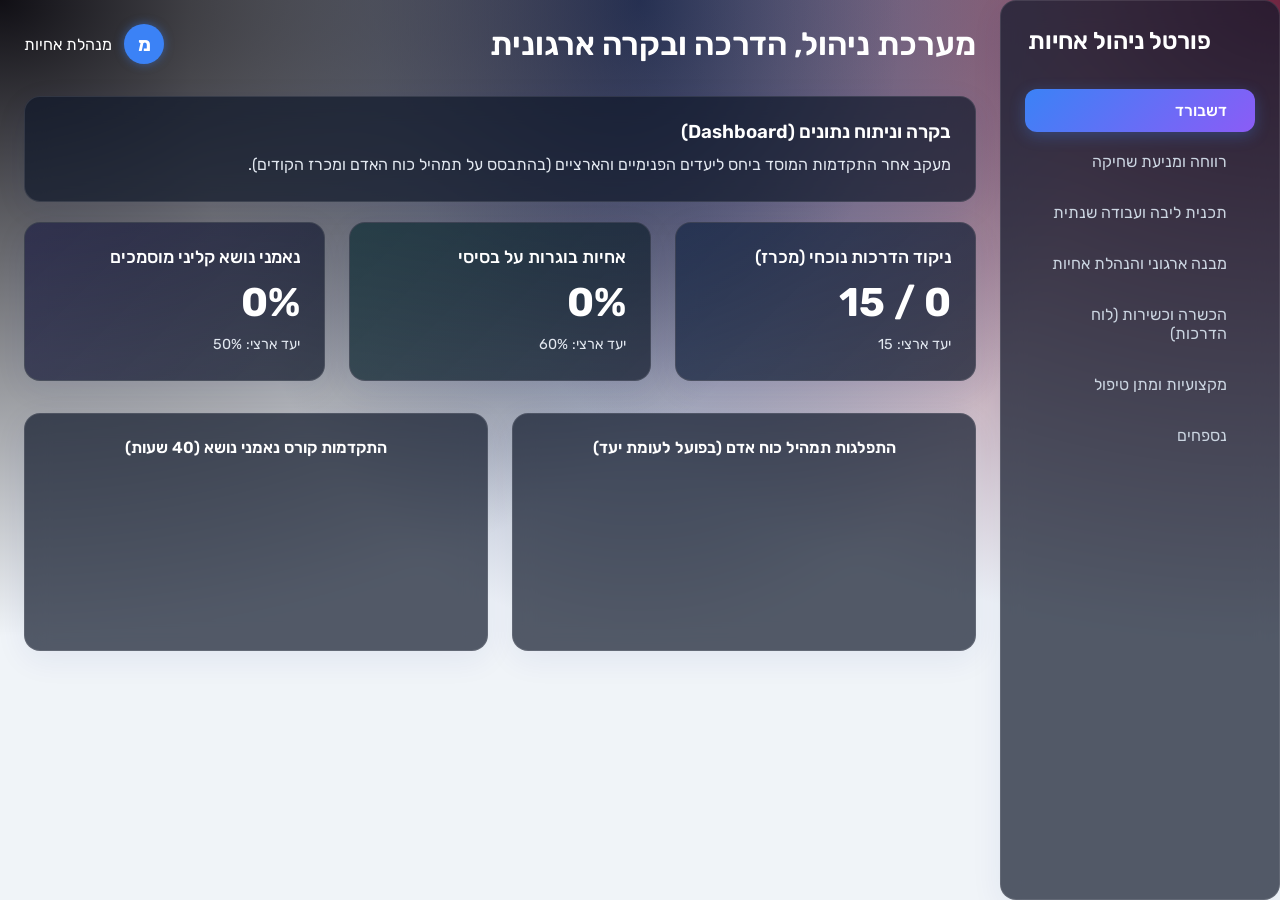
==== app/index.html @ 53446db2 "feat: complete massive clinical tables in appendix 7" ====
﻿<!DOCTYPE html>
<html lang="he" dir="rtl">
<head>
    <meta charset="UTF-8">
    <meta name="viewport" content="width=device-width, initial-scale=1.0">
    <title>פורטל ניהול אחיות - גריאטריה ואחיות</title>
    
    <link rel="stylesheet" href="style.css">
    <link href="https://fonts.googleapis.com/css2?family=Rubik:wght@300;400;500;600;700&display=swap" rel="stylesheet">
    <script src="https://unpkg.com/lucide@latest"></script>
    <script src="https://cdn.jsdelivr.net/npm/fullcalendar@6.1.11/index.global.min.js"></script>
    <!-- Chart.js for Dashboard -->
    <script src="https://cdn.jsdelivr.net/npm/chart.js"></script>

<style>
.form-print-area { font-weight: 500; color: #000; }
.form-print-area input { font-weight: 600; color: #000; }
</style>
</head>
<body>
    <div class="app-container">
        <!-- Sidebar Navigation -->
        <aside class="sidebar glass">
            <div class="logo">
                <i data-lucide="hospital" class="icon-lg"></i>
                <h2>פורטל ניהול אחיות</h2>
            </div>
            <nav>
                <a href="#" class="nav-item active" data-tab="dashboard">
                    <i data-lucide="layout-dashboard"></i>
                    <span>דשבורד</span>
                </a>
                <a href="#" class="nav-item" data-tab="wellbeing">
                    <i data-lucide="heart-handshake"></i>
                    <span>רווחה ומניעת שחיקה</span>
                </a>
                <a href="#" class="nav-item" data-tab="core-plan">
                    <i data-lucide="target"></i>
                    <span>תכנית ליבה ועבודה שנתית</span>
                </a>
                <a href="#" class="nav-item" data-tab="org-structure">
                    <i data-lucide="network"></i>
                    <span>מבנה ארגוני והנהלת אחיות</span>
                </a>
                <a href="#" class="nav-item" data-tab="training-calendar">
                    <i data-lucide="calendar-check"></i>
                    <span>הכשרה וכשירות (לוח הדרכות)</span>
                </a>
                <a href="#" class="nav-item" data-tab="professionalism">
                    <i data-lucide="stethoscope"></i>
                    <span>מקצועיות ומתן טיפול</span>
                </a>

                <a href="#" class="nav-item" data-tab="appendices">
                    <i data-lucide="paperclip"></i>
                    <span>נספחים</span>
                </a>
            </nav>
        </aside>

        <!-- Main Content -->
        <main class="main-content">
            <header class="top-header">
                <h1>מערכת ניהול, הדרכה ובקרה ארגונית</h1>
                <div class="user-profile">
                    <div class="avatar">מ</div>
                    <span>מנהלת אחיות</span>
                </div>
            </header>

            <div class="content-wrapper">
                
                <!-- 0. Dashboard Tab -->
                <section id="dashboard" class="tab-content active">
                    <div class="card glass" style="margin-bottom: 20px;">
                        <h3>בקרה וניתוח נתונים (Dashboard)</h3>
                        <p>מעקב אחר התקדמות המוסד ביחס ליעדים הפנימיים והארציים (בהתבסס על תמהיל כוח האדם ומכרז הקודים).</p>
                    </div>

                    <div class="stats-grid">
                        <div class="stat-card glass primary-grad">
                            <h3>ניקוד הדרכות נוכחי (מכרז)</h3>
                            <div class="value">0 / 15</div>
                            <p class="subtitle">יעד ארצי: 15</p>
                        </div>
                        <div class="stat-card glass secondary-grad">
                            <h3>אחיות בוגרות על בסיסי</h3>
                            <div class="value">0%</div>
                            <p class="subtitle">יעד ארצי: 60%</p>
                        </div>
                        <div class="stat-card glass accent-grad">
                            <h3>נאמני נושא קליני מוסמכים</h3>
                            <div class="value">0%</div>
                            <p class="subtitle">יעד ארצי: 50%</p>
                        </div>
                    </div>

                    <div class="charts-grid" style="display: grid; grid-template-columns: 1fr 1fr; gap: 24px; margin-top: 24px;">
                        <div class="card glass">
                            <h4 style="margin-bottom: 15px; text-align: center;">התפלגות תמהיל כוח אדם (בפועל לעומת יעד)</h4>
                            <canvas id="staffMixChart"></canvas>
                        </div>
                        <div class="card glass">
                            <h4 style="margin-bottom: 15px; text-align: center;">התקדמות קורס נאמני נושא (40 שעות)</h4>
                            <canvas id="trainingProgressChart"></canvas>
                        </div>
                    </div>
                </section>

                <section id="wellbeing" class="tab-content">
                    <div class="card glass">
                        <div style="text-align: center; margin-bottom: 50px;">
                            <h2 style="color: var(--primary-light); font-size: 2.2rem; font-weight: 700; margin-bottom: 5px;">פיתוח חוסן ומניעת שחיקה</h2>
                            <h3 style="color: #38bdf8; font-weight: 400; font-size: 1.4rem;">מודל WELL BEING של מנהל האחיות</h3>
                        </div>
                        
                        <div style="text-align: center; margin-bottom: 20px;">
                            <img src="wellbeing-model.png" alt="מודל WELL BEING" style="max-width: 100%; max-height: 500px; border-radius: 12px; margin: 0 auto; display: block; box-shadow: 0 10px 25px rgba(0,0,0,0.3);">
                        </div>
                        
                        

                        <div class="wellbeing-gallery" style="margin-top: 40px; border-top: 1px solid rgba(255,255,255,0.1); padding-top: 30px;">
                            <h3 style="color: #10b981; margin-bottom: 20px; display: flex; align-items: center; gap: 10px;">
                                <i data-lucide="camera"></i> תמונות ומסמכים של עשייה בנידון
                            </h3>
                            
                            <div style="display: flex; gap: 15px; margin-bottom: 20px;">
                                <button class="btn btn-primary" onclick="document.getElementById('wb-gallery-upload').click()">
                                    <i data-lucide="plus" style="width: 18px; height: 18px; margin-left: 8px;"></i> הוסף תמונות / מסמכים
                                </button>
                                <input type="file" id="wb-gallery-upload" multiple accept="image/*,.pdf,.doc,.docx" style="display:none;" onchange="addToWBGallery(this)">
                            </div>

                            <div id="wb-gallery-grid" style="display: grid; grid-template-columns: repeat(auto-fill, minmax(200px, 1fr)); gap: 20px;">
                                <!-- uploaded images/docs will appear here -->
                            </div>
                        </div>
                    </div>
                </section>

                <!-- 1. Core Plan Tab -->
                <section id="core-plan" class="tab-content">
                    <div class="card glass">
                        <h3>תכנית ליבה ותוכנית עבודה שנתית</h3>
                        <p>כאן תוצג אסטרטגיית הניהול של האחיות בארגון ויעדי הליבה לשנה הקרובה, מותאם לחזון הארגוני ויעדי משרד הבריאות.</p>
                        
                        <div style="margin-top:20px; padding:20px; background:rgba(255,255,255,0.05); border-radius:8px;">
                            <h4 style="color: #38bdf8; margin-bottom: 15px;">סימוכין ומקורות מידע</h4>
                            <ul style="list-style: none; padding: 0; display: flex; flex-direction: column; gap: 10px;">
                                <li><a href="https://www.gov.il/he/pages/hp-geriatric-regulations-nursing-mental-health-wards" target="_blank" style="color: #cbd5e1; text-decoration: none; display: flex; align-items: center; gap: 8px; transition: color 0.2s;" onmouseover="this.style.color='#fff'" onmouseout="this.style.color='#cbd5e1'"><i data-lucide="link" style="width: 16px; color: #38bdf8;"></i> תקנות מוסדות גריאטריים ומחלקות בריאות הנפש</a></li>
                                <li><a href="https://www.gov.il/he/pages/m61-2024" target="_blank" style="color: #cbd5e1; text-decoration: none; display: flex; align-items: center; gap: 8px; transition: color 0.2s;" onmouseover="this.style.color='#fff'" onmouseout="this.style.color='#cbd5e1'"><i data-lucide="link" style="width: 16px; color: #38bdf8;"></i> חוזר מנהל הרפואה 61/2024</a></li>
                                <li><a href="https://www.gov.il/he/pages/tender-offer-2024" target="_blank" style="color: #cbd5e1; text-decoration: none; display: flex; align-items: center; gap: 8px; transition: color 0.2s;" onmouseover="this.style.color='#fff'" onmouseout="this.style.color='#cbd5e1'"><i data-lucide="link" style="width: 16px; color: #38bdf8;"></i> קול קורא / מכרזים 2024 (מכרז הקודים)</a></li>
                                <li><a href="https://www.gov.il/he/departments/dynamiccollectors/inspections-tool?skip=0&inspections_units=3" target="_blank" style="color: #cbd5e1; text-decoration: none; display: flex; align-items: center; gap: 8px; transition: color 0.2s;" onmouseover="this.style.color='#fff'" onmouseout="this.style.color='#cbd5e1'"><i data-lucide="link" style="width: 16px; color: #38bdf8;"></i> כלי בקרה במוסדות רפואיים</a></li>
                                <li><a href="https://www1.health.gov.il/nursing/work/toolkits/work-plan/" target="_blank" style="color: #cbd5e1; text-decoration: none; display: flex; align-items: center; gap: 8px; transition: color 0.2s;" onmouseover="this.style.color='#fff'" onmouseout="this.style.color='#cbd5e1'"><i data-lucide="link" style="width: 16px; color: #38bdf8;"></i> ארגז כלים - בניית תוכנית עבודה (מינהל הסיעוד)</a></li>
                                <li><a href="https://www.gov.il/BlobFolder/policy/nd120-2017/he/files_circulars_nd_ND120_2017.pdf" target="_blank" style="color: #cbd5e1; text-decoration: none; display: flex; align-items: center; gap: 8px; transition: color 0.2s;" onmouseover="this.style.color='#fff'" onmouseout="this.style.color='#cbd5e1'"><i data-lucide="link" style="width: 16px; color: #38bdf8;"></i> חוזר מינהל הסיעוד 120/2017</a></li>
                                <li><a href="https://www.gov.il/BlobFolder/policy/nd163-2020/he/files_circulars_nd_ND163_2020.pdf" target="_blank" style="color: #cbd5e1; text-decoration: none; display: flex; align-items: center; gap: 8px; transition: color 0.2s;" onmouseover="this.style.color='#fff'" onmouseout="this.style.color='#cbd5e1'"><i data-lucide="link" style="width: 16px; color: #38bdf8;"></i> חוזר מינהל הסיעוד 163/2020</a></li>
                            </ul>
                        </div>

                        <h4 style="color: #38bdf8; margin-top: 40px; border-bottom: 1px solid rgba(255,255,255,0.1); padding-bottom: 10px;">תוכניות עבודה קליניות</h4>
                        <div style="display: grid; grid-template-columns: repeat(auto-fill, minmax(200px, 1fr)); gap: 15px; margin-top: 20px;">
                            <button class="btn btn-outline" style="justify-content: center; border-color: rgba(56,189,248,0.3);" onclick="openWorkPlan('פצעים')"><i data-lucide="file-text" style="width: 16px; margin-left: 8px;"></i> פצעים</button>
                            <button class="btn btn-outline" style="justify-content: center; border-color: rgba(56,189,248,0.3);" onclick="openWorkPlan('כאב')"><i data-lucide="file-text" style="width: 16px; margin-left: 8px;"></i> כאב</button>
                            <button class="btn btn-outline" style="justify-content: center; border-color: rgba(56,189,248,0.3);" onclick="openWorkPlan('הזנה והאכלה')"><i data-lucide="file-text" style="width: 16px; margin-left: 8px;"></i> הזנה והאכלה</button>
                            <button class="btn btn-outline" style="justify-content: center; border-color: rgba(56,189,248,0.3);" onclick="openWorkPlan('דמנציה')"><i data-lucide="file-text" style="width: 16px; margin-left: 8px;"></i> דמנציה</button>
                            <button class="btn btn-outline" style="justify-content: center; border-color: rgba(56,189,248,0.3);" onclick="openWorkPlan('טיפול תומך/פליאטיבי')"><i data-lucide="file-text" style="width: 16px; margin-left: 8px;"></i> טיפול תומך/פליאטיבי</button>
                            <button class="btn btn-outline" style="justify-content: center; border-color: rgba(56,189,248,0.3);" onclick="openWorkPlan('מניעת זיהומים')"><i data-lucide="file-text" style="width: 16px; margin-left: 8px;"></i> מניעת זיהומים</button>
                            <button class="btn btn-outline" style="justify-content: center; border-color: rgba(56,189,248,0.3);" onclick="openWorkPlan('בטיחות הטיפול וניהול סיכונים')"><i data-lucide="file-text" style="width: 16px; margin-left: 8px;"></i> בטיחות הטיפול וניהול סיכונים</button>
                            <button class="btn btn-outline" style="justify-content: center; border-color: rgba(56,189,248,0.3);" onclick="openWorkPlan('התעמרות וחוק זכויות המטופל')"><i data-lucide="file-text" style="width: 16px; margin-left: 8px;"></i> התעמרות וחוק זכויות המטופל</button>
                            <button class="btn btn-outline" style="justify-content: center; border-color: rgba(56,189,248,0.3);" onclick="openWorkPlan('סוכרת')"><i data-lucide="file-text" style="width: 16px; margin-left: 8px;"></i> סוכרת</button>
                            <button class="btn btn-outline" style="justify-content: center; border-color: rgba(56,189,248,0.3);" onclick="openWorkPlan('אי ספיקת לב')"><i data-lucide="file-text" style="width: 16px; margin-left: 8px;"></i> אי ספיקת לב</button>
                            <button class="btn btn-outline" style="justify-content: center; border-color: rgba(56,189,248,0.3);" onclick="openWorkPlan('טראומה')"><i data-lucide="file-text" style="width: 16px; margin-left: 8px;"></i> טראומה</button>
                            <button class="btn btn-outline" style="justify-content: center; border-color: rgba(56,189,248,0.3);" onclick="openWorkPlan('גריאטריה')"><i data-lucide="file-text" style="width: 16px; margin-left: 8px;"></i> גריאטריה</button>
                            <button class="btn btn-outline" style="justify-content: center; border-color: rgba(56,189,248,0.3);" onclick="openWorkPlan('חרום')"><i data-lucide="file-text" style="width: 16px; margin-left: 8px;"></i> חרום</button>
                            <button class="btn btn-outline" style="justify-content: center; border-color: rgba(56,189,248,0.3);" onclick="openWorkPlan('טיפול תרופתי')"><i data-lucide="file-text" style="width: 16px; margin-left: 8px;"></i> טיפול תרופתי</button>
                            <button class="btn btn-outline" style="justify-content: center; border-color: rgba(56,189,248,0.3);" onclick="openWorkPlan('החייאה')"><i data-lucide="file-text" style="width: 16px; margin-left: 8px;"></i> החייאה</button>
                            <button class="btn btn-outline" style="justify-content: center; border-color: rgba(56,189,248,0.3);" onclick="openWorkPlan('חווית המטופל')"><i data-lucide="file-text" style="width: 16px; margin-left: 8px;"></i> חווית המטופל</button>
                            <button class="btn btn-outline" style="justify-content: center; border-color: rgba(56,189,248,0.3);" onclick="openWorkPlan('בריאות העובד ומערך החיסונים')"><i data-lucide="file-text" style="width: 16px; margin-left: 8px;"></i> בריאות העובד ומערך החיסונים</button>
                        </div>
                    </div>
                </section>

                <!-- 2. Org Structure Tab -->
                <section id="org-structure" class="tab-content">
                    <div class="card glass" style="margin-bottom: 20px; overflow-x: auto;">
                        <div style="display: flex; justify-content: space-between; align-items: center; margin-bottom: 15px;">
                            <h3 style="margin: 0;">תרשים מבנה ארגוני</h3>
                            <button class="btn btn-sm btn-primary" onclick="resetOrgChart()" style="background: rgba(239, 68, 68, 0.2); border-color: rgba(239, 68, 68, 0.4); color: #ef4444;"><i data-lucide="refresh-cw" style="width: 14px; height: 14px;"></i> איפוס מבנה</button>
                        </div>
                        <p style="margin-bottom:20px; font-size: 0.9rem; color:#cbd5e1;">לחץ על התפקיד או השם בתוך הקובייה לעריכה. השתמש בכפתור ה- <strong>+</strong> להוספת מחלקות / עובדים כפופים.</p>
                        <div class="org-tree" id="org-chart-root">
                            <!-- Rendered via JS -->
                        </div>
                    </div>

                        <div class="card glass" style="margin-bottom: 20px;">
                        <h3>פיתוח עתודה ניהולית ומנהיגות</h3>
                        <p>ניהול ומעקב אחר פיתוח המנהיגות בקרב צוות האחיות, ריכוז אחריות משמרת ואחיות בכירות.</p>
                    </div>


                    <div class="card glass" style="margin-bottom: 20px;">
                        <div style="display: flex; justify-content: space-between; align-items: center; margin-bottom: 15px; flex-wrap: wrap; gap: 10px;">
                            <h3 style="margin: 0;">תמהיל כוח אדם</h3>
                            <div style="display: flex; gap: 8px;">
                                <input type="number" id="new-year-input" placeholder="שנה חדשה" style="padding: 6px 12px; border-radius: 6px; border: 1px solid rgba(255,255,255,0.2); background: rgba(15,23,42,0.5); color: #fff; width: 100px; font-family: inherit;">
                                <button class="btn btn-sm btn-primary" onclick="addYearColumn()">הוסף שנה</button>
                            </div>
                        </div>
                        <p style="margin-bottom:15px; font-size: 0.9rem; color:#cbd5e1;">לחץ על התאים הרלוונטיים בכדי לערוך את הכמות בפועל ואת הבסיס (N). המערכת תחשב את האחוז אוטומטית. ניתן גם לערוך את היעד הפנימי.</p>
                        <div class="table-responsive" id="mix-table-container">
                            <!-- Rendered via JS -->
                        </div>
                    </div>

                    <div class="stats-grid">
                        <div class="card glass">
                            <div style="display: flex; justify-content: space-between; align-items: center; margin-bottom: 15px; flex-wrap: wrap; gap: 10px;">
                                <h3 style="margin: 0;">ריכוז אחריות משמרת</h3>
                                <div style="display: flex; gap: 8px;">
                                    <input type="text" id="new-dept-input" placeholder="שם מחלקה חדשה" style="padding: 6px 12px; border-radius: 6px; border: 1px solid rgba(255,255,255,0.2); background: rgba(15,23,42,0.5); color: #fff; width: 140px; font-family: inherit;">
                                    <button class="btn btn-sm btn-primary" onclick="addDepartment()">הוסף</button>
                                </div>
                            </div>
                            <ul class="task-list" id="shift-managers" style="max-height: 300px; overflow-y: auto; padding-left: 5px;">
                                <!-- Rendered via JS -->
                            </ul>
                        </div>

                    </div>
                <div class="card glass trustees-section" style="margin-top: 25px;">
                            <div style="display: flex; justify-content: space-between; align-items: center; margin-bottom: 20px; flex-wrap: wrap; gap: 15px;">
                                <h3>מערך נאמני נושא קליניים ומינויים</h3>
                                <div style="display: flex; gap: 15px; align-items: center; flex-wrap: wrap;">
                                    <div style="display: flex; gap: 8px;">
                                        <input type="text" id="new-dept-input" placeholder="שם מחלקה חדשה" style="padding: 6px 12px; border-radius: 6px; border: 1px solid rgba(255,255,255,0.2); background: rgba(15,23,42,0.5); color: #fff; width: 140px; font-family: inherit;">
                                        <button class="btn btn-sm btn-primary" onclick="addDepartment()">הוסף</button>
                                    </div>
                                    <select id="trustee-dept-select" onchange="renderTrustees()" style="padding: 6px; border-radius: 6px; border: 1px solid rgba(255,255,255,0.2); background: rgba(15,23,42,0.5); color: #fff; font-family: inherit;">
                                        <!-- Populated via JS -->
                                    </select>
                                    <button onclick="window.print()" class="btn btn-primary print-btn" style="display: flex; align-items: center; gap: 8px;">
                                        <i data-lucide="printer" style="width: 18px; height: 18px;"></i> הדפס תרשים
                                    </button>
                                </div>
                            </div>
                            
                            <div class="trustees-poster-grid" id="topic-trustees">
                                <!-- Card 1 -->
                                <div class="trustee-card">
                                    <div class="tc-header">
                                        <i data-lucide="bandage"></i> פצעים
                                    </div>
                                    <div class="tc-body">
                                        <div class="tc-field">
                                            <label>שם הנאמן/ת:</label>
                                            <div class="editable-text" contenteditable="true" data-placeholder="הקלד/י שם..."></div>
                                        </div>
                                        <div class="tc-field">
                                            <label>מחלקה:</label>
                                            <div class="editable-text" contenteditable="true" data-placeholder="הקלד/י מחלקה..."></div>
                                        </div>
                                        <div class="tc-action" style="margin-top: 5px;">
                                            <button class="btn btn-sm btn-outline" style="width: 100%; display: flex; justify-content: center; align-items: center; gap: 8px; border-color: rgba(255,255,255,0.2); color: #cbd5e1; background: rgba(0,0,0,0.2); transition: all 0.2s;" onclick="alert('במערכת אמיתית, יפתח חלון לבחירת קובץ כתב מינוי')">
                                                <i data-lucide="upload" style="width: 14px; height: 14px;"></i> כתב מינוי
                                            </button>
                                        </div>
                                    </div>
                                </div>
                                <!-- Card 2 -->
                                <div class="trustee-card">
                                    <div class="tc-header">
                                        <i data-lucide="activity"></i> כאב
                                    </div>
                                    <div class="tc-body">
                                        <div class="tc-field">
                                            <label>שם הנאמן/ת:</label>
                                            <div class="editable-text" contenteditable="true" data-placeholder="הקלד/י שם..."></div>
                                        </div>
                                        <div class="tc-field">
                                            <label>מחלקה:</label>
                                            <div class="editable-text" contenteditable="true" data-placeholder="הקלד/י מחלקה..."></div>
                                        </div>
                                        <div class="tc-action" style="margin-top: 5px;">
                                            <button class="btn btn-sm btn-outline" style="width: 100%; display: flex; justify-content: center; align-items: center; gap: 8px; border-color: rgba(255,255,255,0.2); color: #cbd5e1; background: rgba(0,0,0,0.2); transition: all 0.2s;" onclick="alert('במערכת אמיתית, יפתח חלון לבחירת קובץ כתב מינוי')">
                                                <i data-lucide="upload" style="width: 14px; height: 14px;"></i> כתב מינוי
                                            </button>
                                        </div>
                                    </div>
                                </div>
                                <!-- Card 3 -->
                                <div class="trustee-card">
                                    <div class="tc-header">
                                        <i data-lucide="apple"></i> הזנה והאכלה
                                    </div>
                                    <div class="tc-body">
                                        <div class="tc-field">
                                            <label>שם הנאמן/ת:</label>
                                            <div class="editable-text" contenteditable="true" data-placeholder="הקלד/י שם..."></div>
                                        </div>
                                        <div class="tc-field">
                                            <label>מחלקה:</label>
                                            <div class="editable-text" contenteditable="true" data-placeholder="הקלד/י מחלקה..."></div>
                                        </div>
                                        <div class="tc-action" style="margin-top: 5px;">
                                            <button class="btn btn-sm btn-outline" style="width: 100%; display: flex; justify-content: center; align-items: center; gap: 8px; border-color: rgba(255,255,255,0.2); color: #cbd5e1; background: rgba(0,0,0,0.2); transition: all 0.2s;" onclick="alert('במערכת אמיתית, יפתח חלון לבחירת קובץ כתב מינוי')">
                                                <i data-lucide="upload" style="width: 14px; height: 14px;"></i> כתב מינוי
                                            </button>
                                        </div>
                                    </div>
                                </div>
                                <!-- Card 4 -->
                                <div class="trustee-card">
                                    <div class="tc-header">
                                        <i data-lucide="brain"></i> דמנציה
                                    </div>
                                    <div class="tc-body">
                                        <div class="tc-field">
                                            <label>שם הנאמן/ת:</label>
                                            <div class="editable-text" contenteditable="true" data-placeholder="הקלד/י שם..."></div>
                                        </div>
                                        <div class="tc-field">
                                            <label>מחלקה:</label>
                                            <div class="editable-text" contenteditable="true" data-placeholder="הקלד/י מחלקה..."></div>
                                        </div>
                                        <div class="tc-action" style="margin-top: 5px;">
                                            <button class="btn btn-sm btn-outline" style="width: 100%; display: flex; justify-content: center; align-items: center; gap: 8px; border-color: rgba(255,255,255,0.2); color: #cbd5e1; background: rgba(0,0,0,0.2); transition: all 0.2s;" onclick="alert('במערכת אמיתית, יפתח חלון לבחירת קובץ כתב מינוי')">
                                                <i data-lucide="upload" style="width: 14px; height: 14px;"></i> כתב מינוי
                                            </button>
                                        </div>
                                    </div>
                                </div>
                                <!-- Card 5 -->
                                <div class="trustee-card">
                                    <div class="tc-header">
                                        <i data-lucide="heart-pulse"></i> טיפול תומך/פליאטיבי
                                    </div>
                                    <div class="tc-body">
                                        <div class="tc-field">
                                            <label>שם הנאמן/ת:</label>
                                            <div class="editable-text" contenteditable="true" data-placeholder="הקלד/י שם..."></div>
                                        </div>
                                        <div class="tc-field">
                                            <label>מחלקה:</label>
                                            <div class="editable-text" contenteditable="true" data-placeholder="הקלד/י מחלקה..."></div>
                                        </div>
                                        <div class="tc-action" style="margin-top: 5px;">
                                            <button class="btn btn-sm btn-outline" style="width: 100%; display: flex; justify-content: center; align-items: center; gap: 8px; border-color: rgba(255,255,255,0.2); color: #cbd5e1; background: rgba(0,0,0,0.2); transition: all 0.2s;" onclick="alert('במערכת אמיתית, יפתח חלון לבחירת קובץ כתב מינוי')">
                                                <i data-lucide="upload" style="width: 14px; height: 14px;"></i> כתב מינוי
                                            </button>
                                        </div>
                                    </div>
                                </div>
                                <!-- Card 6 -->
                                <div class="trustee-card">
                                    <div class="tc-header">
                                        <i data-lucide="shield-alert"></i> מניעת זיהומים
                                    </div>
                                    <div class="tc-body">
                                        <div class="tc-field">
                                            <label>שם הנאמן/ת:</label>
                                            <div class="editable-text" contenteditable="true" data-placeholder="הקלד/י שם..."></div>
                                        </div>
                                        <div class="tc-field">
                                            <label>מחלקה:</label>
                                            <div class="editable-text" contenteditable="true" data-placeholder="הקלד/י מחלקה..."></div>
                                        </div>
                                        <div class="tc-action" style="margin-top: 5px;">
                                            <button class="btn btn-sm btn-outline" style="width: 100%; display: flex; justify-content: center; align-items: center; gap: 8px; border-color: rgba(255,255,255,0.2); color: #cbd5e1; background: rgba(0,0,0,0.2); transition: all 0.2s;" onclick="alert('במערכת אמיתית, יפתח חלון לבחירת קובץ כתב מינוי')">
                                                <i data-lucide="upload" style="width: 14px; height: 14px;"></i> כתב מינוי
                                            </button>
                                        </div>
                                    </div>
                                </div>
                                <!-- Card 7 -->
                                <div class="trustee-card">
                                    <div class="tc-header">
                                        <i data-lucide="shield-check"></i> בטיחות הטיפול וניהול סיכונים
                                    </div>
                                    <div class="tc-body">
                                        <div class="tc-field">
                                            <label>שם הנאמן/ת:</label>
                                            <div class="editable-text" contenteditable="true" data-placeholder="הקלד/י שם..."></div>
                                        </div>
                                        <div class="tc-field">
                                            <label>מחלקה:</label>
                                            <div class="editable-text" contenteditable="true" data-placeholder="הקלד/י מחלקה..."></div>
                                        </div>
                                        <div class="tc-action" style="margin-top: 5px;">
                                            <button class="btn btn-sm btn-outline" style="width: 100%; display: flex; justify-content: center; align-items: center; gap: 8px; border-color: rgba(255,255,255,0.2); color: #cbd5e1; background: rgba(0,0,0,0.2); transition: all 0.2s;" onclick="alert('במערכת אמיתית, יפתח חלון לבחירת קובץ כתב מינוי')">
                                                <i data-lucide="upload" style="width: 14px; height: 14px;"></i> כתב מינוי
                                            </button>
                                        </div>
                                    </div>
                                </div>
                                <!-- Card 8 -->
                                <div class="trustee-card">
                                    <div class="tc-header">
                                        <i data-lucide="user-check"></i> התעמרות וחוק זכויות המטופל
                                    </div>
                                    <div class="tc-body">
                                        <div class="tc-field">
                                            <label>שם הנאמן/ת:</label>
                                            <div class="editable-text" contenteditable="true" data-placeholder="הקלד/י שם..."></div>
                                        </div>
                                        <div class="tc-field">
                                            <label>מחלקה:</label>
                                            <div class="editable-text" contenteditable="true" data-placeholder="הקלד/י מחלקה..."></div>
                                        </div>
                                        <div class="tc-action" style="margin-top: 5px;">
                                            <button class="btn btn-sm btn-outline" style="width: 100%; display: flex; justify-content: center; align-items: center; gap: 8px; border-color: rgba(255,255,255,0.2); color: #cbd5e1; background: rgba(0,0,0,0.2); transition: all 0.2s;" onclick="alert('במערכת אמיתית, יפתח חלון לבחירת קובץ כתב מינוי')">
                                                <i data-lucide="upload" style="width: 14px; height: 14px;"></i> כתב מינוי
                                            </button>
                                        </div>
                                    </div>
                                </div>
                                <!-- Card 9 -->
                                <div class="trustee-card">
                                    <div class="tc-header">
                                        <i data-lucide="stethoscope"></i> סוכרת
                                    </div>
                                    <div class="tc-body">
                                        <div class="tc-field">
                                            <label>שם הנאמן/ת:</label>
                                            <div class="editable-text" contenteditable="true" data-placeholder="הקלד/י שם..."></div>
                                        </div>
                                        <div class="tc-field">
                                            <label>מחלקה:</label>
                                            <div class="editable-text" contenteditable="true" data-placeholder="הקלד/י מחלקה..."></div>
                                        </div>
                                        <div class="tc-action" style="margin-top: 5px;">
                                            <button class="btn btn-sm btn-outline" style="width: 100%; display: flex; justify-content: center; align-items: center; gap: 8px; border-color: rgba(255,255,255,0.2); color: #cbd5e1; background: rgba(0,0,0,0.2); transition: all 0.2s;" onclick="alert('במערכת אמיתית, יפתח חלון לבחירת קובץ כתב מינוי')">
                                                <i data-lucide="upload" style="width: 14px; height: 14px;"></i> כתב מינוי
                                            </button>
                                        </div>
                                    </div>
                                </div>
                                <!-- Card 10 -->
                                <div class="trustee-card">
                                    <div class="tc-header">
                                        <i data-lucide="heart"></i> אי ספיקת לב
                                    </div>
                                    <div class="tc-body">
                                        <div class="tc-field">
                                            <label>שם הנאמן/ת:</label>
                                            <div class="editable-text" contenteditable="true" data-placeholder="הקלד/י שם..."></div>
                                        </div>
                                        <div class="tc-field">
                                            <label>מחלקה:</label>
                                            <div class="editable-text" contenteditable="true" data-placeholder="הקלד/י מחלקה..."></div>
                                        </div>
                                        <div class="tc-action" style="margin-top: 5px;">
                                            <button class="btn btn-sm btn-outline" style="width: 100%; display: flex; justify-content: center; align-items: center; gap: 8px; border-color: rgba(255,255,255,0.2); color: #cbd5e1; background: rgba(0,0,0,0.2); transition: all 0.2s;" onclick="alert('במערכת אמיתית, יפתח חלון לבחירת קובץ כתב מינוי')">
                                                <i data-lucide="upload" style="width: 14px; height: 14px;"></i> כתב מינוי
                                            </button>
                                        </div>
                                    </div>
                                </div>
                                <!-- Card 11 -->
                                <div class="trustee-card">
                                    <div class="tc-header">
                                        <i data-lucide="alert-triangle"></i> טראומה
                                    </div>
                                    <div class="tc-body">
                                        <div class="tc-field">
                                            <label>שם הנאמן/ת:</label>
                                            <div class="editable-text" contenteditable="true" data-placeholder="הקלד/י שם..."></div>
                                        </div>
                                        <div class="tc-field">
                                            <label>מחלקה:</label>
                                            <div class="editable-text" contenteditable="true" data-placeholder="הקלד/י מחלקה..."></div>
                                        </div>
                                        <div class="tc-action" style="margin-top: 5px;">
                                            <button class="btn btn-sm btn-outline" style="width: 100%; display: flex; justify-content: center; align-items: center; gap: 8px; border-color: rgba(255,255,255,0.2); color: #cbd5e1; background: rgba(0,0,0,0.2); transition: all 0.2s;" onclick="alert('במערכת אמיתית, יפתח חלון לבחירת קובץ כתב מינוי')">
                                                <i data-lucide="upload" style="width: 14px; height: 14px;"></i> כתב מינוי
                                            </button>
                                        </div>
                                    </div>
                                </div>
                                <!-- Card 12 -->
                                <div class="trustee-card">
                                    <div class="tc-header">
                                        <i data-lucide="users"></i> גריאטריה
                                    </div>
                                    <div class="tc-body">
                                        <div class="tc-field">
                                            <label>שם הנאמן/ת:</label>
                                            <div class="editable-text" contenteditable="true" data-placeholder="הקלד/י שם..."></div>
                                        </div>
                                        <div class="tc-field">
                                            <label>מחלקה:</label>
                                            <div class="editable-text" contenteditable="true" data-placeholder="הקלד/י מחלקה..."></div>
                                        </div>
                                        <div class="tc-action" style="margin-top: 5px;">
                                            <button class="btn btn-sm btn-outline" style="width: 100%; display: flex; justify-content: center; align-items: center; gap: 8px; border-color: rgba(255,255,255,0.2); color: #cbd5e1; background: rgba(0,0,0,0.2); transition: all 0.2s;" onclick="alert('במערכת אמיתית, יפתח חלון לבחירת קובץ כתב מינוי')">
                                                <i data-lucide="upload" style="width: 14px; height: 14px;"></i> כתב מינוי
                                            </button>
                                        </div>
                                    </div>
                                </div>
                                <!-- Card 13 -->
                                <div class="trustee-card">
                                    <div class="tc-header">
                                        <i data-lucide="siren"></i> חרום
                                    </div>
                                    <div class="tc-body">
                                        <div class="tc-field">
                                            <label>שם הנאמן/ת:</label>
                                            <div class="editable-text" contenteditable="true" data-placeholder="הקלד/י שם..."></div>
                                        </div>
                                        <div class="tc-field">
                                            <label>מחלקה:</label>
                                            <div class="editable-text" contenteditable="true" data-placeholder="הקלד/י מחלקה..."></div>
                                        </div>
                                        <div class="tc-action" style="margin-top: 5px;">
                                            <button class="btn btn-sm btn-outline" style="width: 100%; display: flex; justify-content: center; align-items: center; gap: 8px; border-color: rgba(255,255,255,0.2); color: #cbd5e1; background: rgba(0,0,0,0.2); transition: all 0.2s;" onclick="alert('במערכת אמיתית, יפתח חלון לבחירת קובץ כתב מינוי')">
                                                <i data-lucide="upload" style="width: 14px; height: 14px;"></i> כתב מינוי
                                            </button>
                                        </div>
                                    </div>
                                </div>
                                <!-- Card 14 -->
                                <div class="trustee-card">
                                    <div class="tc-header">
                                        <i data-lucide="pill"></i> טיפול תרופתי
                                    </div>
                                    <div class="tc-body">
                                        <div class="tc-field">
                                            <label>שם הנאמן/ת:</label>
                                            <div class="editable-text" contenteditable="true" data-placeholder="הקלד/י שם..."></div>
                                        </div>
                                        <div class="tc-field">
                                            <label>מחלקה:</label>
                                            <div class="editable-text" contenteditable="true" data-placeholder="הקלד/י מחלקה..."></div>
                                        </div>
                                        <div class="tc-action" style="margin-top: 5px;">
                                            <button class="btn btn-sm btn-outline" style="width: 100%; display: flex; justify-content: center; align-items: center; gap: 8px; border-color: rgba(255,255,255,0.2); color: #cbd5e1; background: rgba(0,0,0,0.2); transition: all 0.2s;" onclick="alert('במערכת אמיתית, יפתח חלון לבחירת קובץ כתב מינוי')">
                                                <i data-lucide="upload" style="width: 14px; height: 14px;"></i> כתב מינוי
                                            </button>
                                        </div>
                                    </div>
                                </div>
                                <!-- Card 15 -->
                                <div class="trustee-card">
                                    <div class="tc-header">
                                        <i data-lucide="zap"></i> החייאה
                                    </div>
                                    <div class="tc-body">
                                        <div class="tc-field">
                                            <label>שם הנאמן/ת:</label>
                                            <div class="editable-text" contenteditable="true" data-placeholder="הקלד/י שם..."></div>
                                        </div>
                                        <div class="tc-field">
                                            <label>מחלקה:</label>
                                            <div class="editable-text" contenteditable="true" data-placeholder="הקלד/י מחלקה..."></div>
                                        </div>
                                        <div class="tc-action" style="margin-top: 5px;">
                                            <button class="btn btn-sm btn-outline" style="width: 100%; display: flex; justify-content: center; align-items: center; gap: 8px; border-color: rgba(255,255,255,0.2); color: #cbd5e1; background: rgba(0,0,0,0.2); transition: all 0.2s;" onclick="alert('במערכת אמיתית, יפתח חלון לבחירת קובץ כתב מינוי')">
                                                <i data-lucide="upload" style="width: 14px; height: 14px;"></i> כתב מינוי
                                            </button>
                                        </div>
                                    </div>
                                </div>
                                <!-- Card 16 -->
                                <div class="trustee-card">
                                    <div class="tc-header">
                                        <i data-lucide="smile"></i> חווית המטופל
                                    </div>
                                    <div class="tc-body">
                                        <div class="tc-field">
                                            <label>שם הנאמן/ת:</label>
                                            <div class="editable-text" contenteditable="true" data-placeholder="הקלד/י שם..."></div>
                                        </div>
                                        <div class="tc-field">
                                            <label>מחלקה:</label>
                                            <div class="editable-text" contenteditable="true" data-placeholder="הקלד/י מחלקה..."></div>
                                        </div>
                                        <div class="tc-action" style="margin-top: 5px;">
                                            <button class="btn btn-sm btn-outline" style="width: 100%; display: flex; justify-content: center; align-items: center; gap: 8px; border-color: rgba(255,255,255,0.2); color: #cbd5e1; background: rgba(0,0,0,0.2); transition: all 0.2s;" onclick="alert('במערכת אמיתית, יפתח חלון לבחירת קובץ כתב מינוי')">
                                                <i data-lucide="upload" style="width: 14px; height: 14px;"></i> כתב מינוי
                                            </button>
                                        </div>
                                    </div>
                                </div>
                                <!-- Card 17 -->
                                <div class="trustee-card">
                                    <div class="tc-header">
                                        <i data-lucide="syringe"></i> בריאות העובד ומערך החיסונים
                                    </div>
                                    <div class="tc-body">
                                        <div class="tc-field">
                                            <label>שם הנאמן/ת:</label>
                                            <div class="editable-text" contenteditable="true" data-placeholder="הקלד/י שם..."></div>
                                        </div>
                                        <div class="tc-field">
                                            <label>מחלקה:</label>
                                            <div class="editable-text" contenteditable="true" data-placeholder="הקלד/י מחלקה..."></div>
                                        </div>
                                        <div class="tc-action" style="margin-top: 5px;">
                                            <button class="btn btn-sm btn-outline" style="width: 100%; display: flex; justify-content: center; align-items: center; gap: 8px; border-color: rgba(255,255,255,0.2); color: #cbd5e1; background: rgba(0,0,0,0.2); transition: all 0.2s;" onclick="alert('במערכת אמיתית, יפתח חלון לבחירת קובץ כתב מינוי')">
                                                <i data-lucide="upload" style="width: 14px; height: 14px;"></i> כתב מינוי
                                            </button>
                                        </div>
                                    </div>
                                </div>
                            </div>
                        </div>
                    </section>

                <!-- 3. Training & Competency Tab -->
                <section id="training-calendar" class="tab-content">
                    <div class="card glass full-height" style="display: flex; flex-direction: column;">
                        <div class="card-header" style="margin-bottom: 15px;">
                            <h3>הכשרה וכשירות - פריסת הדרכות שנתית (כולל חגי ישראל)</h3>
                            <div class="instruction-box" style="background: rgba(59, 130, 246, 0.1); padding: 15px; border-radius: 8px; border-right: 4px solid var(--primary); margin-top: 10px;">
                                <h4 style="margin-bottom: 8px; color: #fff;"><a href="https://www.gov.il/he/pages/tender-offer-2024" target="_blank" style="color: #38bdf8; text-decoration: underline;">מכרז קודים 2025 - גריאטריה</a> והנחיות עבודה נדרשות:</h4>
                                <ul style="list-style-type: none; font-size: 0.9rem; line-height: 1.6;">
                                    <li><i data-lucide="check-circle" style="width: 14px; height: 14px; display:inline-block; vertical-align:middle;"></i> כל מפגש/הדרכה/ועדה מחייב פרוטוקול וחתימת המשתתפים.</li>
                                    <li><i data-lucide="check-circle" style="width: 14px; height: 14px; display:inline-block; vertical-align:middle;"></i> יש לשלוח פרוטוקול ולהדפיסו לתיק הרלוונטי.</li>
                                    <li><i data-lucide="check-circle" style="width: 14px; height: 14px; display:inline-block; vertical-align:middle;"></i> בישיבות צוות מחלקתיות חובה להחתים נוכחים לקבלת הדרכה.</li>
                                    <li><i data-lucide="check-circle" style="width: 14px; height: 14px; display:inline-block; vertical-align:middle;"></i> הכשרה פורמלית (40 שעות) לנאמני נושא קליניים נדרשת בכל מחלקה.</li>
                                </ul>
                                
                                <div style="margin-top: 20px; padding-top: 20px; border-top: 1px solid rgba(255,255,255,0.1); display: flex; flex-direction: column; gap: 15px;">
                                    <h4 style="color: #38bdf8; display: flex; align-items: center; gap: 8px; margin: 0;">
                                        <i data-lucide="users-2"></i> מטפלים / כוחות עזר
                                    </h4>
                                    <div style="display: grid; grid-template-columns: 1fr 1fr; gap: 20px;">
                                        <div style="background: rgba(255,255,255,0.05); padding: 15px; border-radius: 8px; border-right: 4px solid #8b5cf6;">
                                            <h5 style="color: #fff; margin-bottom: 10px; font-size: 1rem;">מטפלים / כוחות עזר חדשים</h5>
                                            <ul style="list-style-type: none; padding: 0; margin: 0; font-size: 0.9rem; line-height: 1.6;">
                                                <li><span style="color: #8b5cf6; font-weight: bold; margin-left: 5px;">•</span> בקליטה הכשרה ראשונית <strong>18 שעות</strong></li>
                                                <li><span style="color: #8b5cf6; font-weight: bold; margin-left: 5px;">•</span> הכשרת המשך בשנה הראשונה - <strong>40 שעות</strong></li>
                                                <li style="margin-top: 12px; color: #f8fafc; font-size: 1.1rem;">
                                                    <span style="background: #8b5cf6; color: white; padding: 4px 12px; border-radius: 20px; font-weight: bold;">סה"כ 58 שעות</span>
                                                </li>
                                            </ul>
                                        </div>
                                        <div style="background: rgba(255,255,255,0.05); padding: 15px; border-radius: 8px; border-right: 4px solid #10b981;">
                                            <h5 style="color: #fff; margin-bottom: 10px; font-size: 1rem;">כלל המטפלים וכוחות עזר מדי שנה</h5>
                                            <ul style="list-style-type: none; padding: 0; margin: 0; font-size: 0.9rem; line-height: 1.6;">
                                                <li><span style="color: #10b981; font-weight: bold; margin-left: 5px;">•</span> פיתוח מקצועי (חת"ש) - <strong>20 שעות</strong></li>
                                                <li><span style="color: #10b981; font-weight: bold; margin-left: 5px;">•</span> הדרכה לעבודה במשמרת לילה - <strong>4 שעות</strong></li>
                                                <li><span style="color: #10b981; font-weight: bold; margin-left: 5px;">•</span> פיתוח אישי/עדכון ידע - <strong>20 שעות בשנה</strong> <br><span style="font-size: 0.85rem; color: #cbd5e1; margin-right: 15px;">(פדיקור, תעסוקה...)</span></li>
                                            </ul>
                                        </div>
                                    </div>
                                    <div style="font-size: 0.9rem; margin-top: 5px;">
                                        <a href="https://www.gov.il/BlobFolder/policy/nd163-2020/he/files_circulars_nd_ND163_2020.pdf" target="_blank" style="color: #38bdf8; text-decoration: underline;">קישור לנוהל מנהל האחיות 2020</a>
                                    </div>
                                </div>

                                <div style="margin-top: 20px; padding-top: 20px; border-top: 1px solid rgba(255,255,255,0.1); display: flex; flex-direction: column; gap: 15px;">
                                    <h4 style="color: #38bdf8; display: flex; align-items: center; gap: 8px; margin: 0;">
                                        <i data-lucide="award"></i> הכשרות לאחיות – נאמני נושא <span style="background: rgba(239, 68, 68, 0.2); color: #ef4444; padding: 2px 8px; border-radius: 12px; font-size: 0.8rem; font-weight: bold; margin-right: 5px;">(1 נק')</span>
                                    </h4>
                                    <div style="display: grid; grid-template-columns: 1fr 1fr; gap: 20px;">
                                        <div style="background: rgba(255,255,255,0.05); padding: 15px; border-radius: 8px; border-right: 4px solid #3b82f6;">
                                            <h5 style="color: #fff; margin-bottom: 10px; font-size: 1rem; border-bottom: 1px solid rgba(255,255,255,0.1); padding-bottom: 5px; display: inline-block;">דרישות -</h5>
                                            <ol style="padding-right: 20px; margin: 0; font-size: 0.9rem; line-height: 1.6; color: #cbd5e1;">
                                                <li>אחות מוסמכת.</li>
                                                <li>בוגרת הכשרה 30 שעות או על בסיסי רלוונטי.</li>
                                                <li>ותק מקצועי מעל חצי שנה.</li>
                                                <li>כתב מינוי.</li>
                                                <li>העסקה בהיקף לפחות 75% משרה ומשמרת 1-2 בוקר לפחות.</li>
                                            </ol>
                                        </div>
                                        <div style="background: rgba(255,255,255,0.05); padding: 15px; border-radius: 8px; border-right: 4px solid #f59e0b;">
                                            <ul style="list-style-type: none; padding: 0; margin: 0; font-size: 0.9rem; line-height: 1.6; color: #cbd5e1;">
                                                <li><span style="color: #f59e0b; font-weight: bold; margin-left: 5px;">▪</span> בכל מסגרת ימונו נאמני נושא ב- 3 נושאים לפחות <span style="font-size: 0.85rem; opacity: 0.8;">(במוסד קטן של 3 מחלקות עד 2 נושאים)</span>.</li>
                                                <li><span style="color: #f59e0b; font-weight: bold; margin-left: 5px;">▪</span> נאמני נושא יוכשרו ב- 30 שעות לפחות או קורס על בסיסי רלוונטי או מומחיות קלינית.</li>
                                                <li><span style="color: #f59e0b; font-weight: bold; margin-left: 5px;">▪</span> קיום <strong style="color: #38bdf8;">3 מפגשים בשנה</strong> של נאמני נושא.</li>
                                                <li style="margin-top: 10px;">
                                                    <strong style="color: #fff; text-decoration: underline;">הנושאים לבחירה שיוכרו:</strong><br>
                                                    מניעה וטיפול בכאב / בפצע / עצירות / מניעת זיהומים / טיפול בדמנציה / טיפול פליאטיבי / ניהול סיכונים ועוד....
                                                </li>
                                            </ul>
                                        </div>
                                        </div>
                                    </div>
                                </div>

                                <div style="margin-top: 20px; padding-top: 20px; border-top: 1px solid rgba(255,255,255,0.1); display: flex; flex-direction: column; gap: 15px;">
                                    <h4 style="color: #38bdf8; display: flex; align-items: center; gap: 8px; margin: 0;">
                                        <i data-lucide="book-open"></i> פיתוח מקצועי ועדכוני ידע לאחיות <span style="background: rgba(239, 68, 68, 0.2); color: #ef4444; padding: 2px 8px; border-radius: 12px; font-size: 0.8rem; font-weight: bold; margin-right: 5px;">(סה"כ 6 נק')</span>
                                    </h4>
                                    <div style="display: grid; grid-template-columns: 1fr 1fr; gap: 20px;">
                                        <div style="background: rgba(255,255,255,0.05); padding: 15px; border-radius: 8px; border-right: 4px solid #14b8a6;">
                                            <h5 style="color: #fff; margin-bottom: 10px; font-size: 1rem; border-bottom: 1px solid rgba(255,255,255,0.1); padding-bottom: 5px;">פיתוח מקצועי (חת"ש) – אחיות <span style="color: #ef4444; font-size: 0.85rem;">(3 נק')</span></h5>
                                            <ul style="list-style-type: none; padding: 0; margin: 0; font-size: 0.9rem; line-height: 1.6; color: #cbd5e1;">
                                                <li><span style="color: #14b8a6; font-weight: bold; margin-left: 5px;">▪</span> לפחות <strong>10 הדרכות בשנה</strong>.</li>
                                                <li><span style="color: #14b8a6; font-weight: bold; margin-left: 5px;">▪</span> השתתפות של <strong>70% מהצוות</strong>.</li>
                                                <li><span style="color: #14b8a6; font-weight: bold; margin-left: 5px;">▪</span> פיתוח מקצועי (חת"ש) - <strong>20 שעות הדרכה שנתיות</strong>.</li>
                                                <li style="margin-top: 10px;">
                                                    <strong style="color: #fff; text-decoration: underline;">נושאים:</strong><br>
                                                    מניעה וטיפול בכאב / פצע / עצירות / זיהומים / דמנציה / טיפול פליאטיבי וסוגיות בסוף החיים / ניהול סיכונים / אירועים חריגים / מעברים / טיפול אישי / תזונה / תקשורת / העשרת ידע.
                                                </li>
                                            </ul>
                                        </div>
                                        <div style="background: rgba(255,255,255,0.05); padding: 15px; border-radius: 8px; border-right: 4px solid #f43f5e;">
                                            <h5 style="color: #fff; margin-bottom: 10px; font-size: 1rem; border-bottom: 1px solid rgba(255,255,255,0.1); padding-bottom: 5px;">עדכוני ידע – אחיות <span style="color: #ef4444; font-size: 0.85rem;">(3 נק')</span></h5>
                                            <ul style="list-style-type: none; padding: 0; margin: 0; font-size: 0.9rem; line-height: 1.6; color: #cbd5e1;">
                                                <li><span style="color: #f43f5e; font-weight: bold; margin-left: 5px;">▪</span> <strong>50% - 70% ויותר</strong> בגין הקניית ידע והשתלמויות לצוות <u style="color: #fff;">במהלך שנתיים אחרונות</u>.</li>
                                                <li><span style="color: #f43f5e; font-weight: bold; margin-left: 5px;">▪</span> בהיקף <strong>24 שעות</strong> בנושאים מגוונים.</li>
                                                <li style="margin-top: 10px;">
                                                    <strong style="color: #fff; text-decoration: underline;">נושאים כמו:</strong><br>
                                                    מיומנויות ניהוליות, תקשורת עם בני משפחה, אוטונומיה, עבודה בצוות השתלמויות, סוגיות בסוף החיים ועוד כולל כנסים מקצועיים.
                                                </li>
                                            </ul>
                                        </div>
                                    </div>
                                </div>
                            </div>
                        </div>
                        <!-- מערך אבטחת איכות והכשרות -->
                        <div class="card glass" style="margin-top: 25px;">
                            <h3>מערך אבטחת איכות, הכשרות וכשרות</h3>
                            
                            <div style="display: grid; grid-template-columns: repeat(auto-fit, minmax(300px, 1fr)); gap: 20px; margin-top: 20px;">
                                <!-- Group 1 -->
                                <div style="background: rgba(255,255,255,0.03); padding: 20px; border-radius: 12px; border: 1px solid rgba(255,255,255,0.1);">
                                    <div style="display: flex; align-items: center; gap: 10px; margin-bottom: 15px;">
                                        <i data-lucide="users" style="color: #38bdf8;"></i>
                                        <h4 style="color: #f8fafc; font-size: 1.1rem; margin: 0;">ישיבות, פורומים ואירועים</h4>
                                    </div>
                                    <ul style="list-style: none; padding: 0; margin: 0; display: flex; flex-direction: column; gap: 12px;">
                                        <li style="display: flex; gap: 10px; font-size: 0.9rem; color: #cbd5e1;"><i data-lucide="check-circle-2" style="width: 16px; height: 16px; color: #10b981; flex-shrink: 0; margin-top: 2px;"></i> <span>ישיבות צוות בכיר סקטוריאלי (אחת לחצי שנה).</span></li>
                                        <li style="display: flex; gap: 10px; font-size: 0.9rem; color: #cbd5e1;"><i data-lucide="check-circle-2" style="width: 16px; height: 16px; color: #10b981; flex-shrink: 0; margin-top: 2px;"></i> <span>פורום ג'ורנל קלאב ודיונים קליניים לצוות רפואי ואחיות בכיר (אחת לשבוע ביום חמישי).</span></li>
                                        <li style="display: flex; gap: 10px; font-size: 0.9rem; color: #cbd5e1;"><i data-lucide="check-circle-2" style="width: 16px; height: 16px; color: #10b981; flex-shrink: 0; margin-top: 2px;"></i> <span>פורום חטיבתי (מונשמים/שיקום/אשפוז כרוני וסיעוד מורכב תומך) עם מנהל רפואי, צוות רפואי ואחיות בכיר (אחת לשבוע).</span></li>
                                        <li style="display: flex; gap: 10px; font-size: 0.9rem; color: #cbd5e1;"><i data-lucide="check-circle-2" style="width: 16px; height: 16px; color: #10b981; flex-shrink: 0; margin-top: 2px;"></i> <span>ישיבות צוות אחיות אחראיות (אחת לחודש) ומפגש סגנים (רבעוני).</span></li>
                                        <li style="display: flex; gap: 10px; font-size: 0.9rem; color: #cbd5e1;"><i data-lucide="check-circle-2" style="width: 16px; height: 16px; color: #10b981; flex-shrink: 0; margin-top: 2px;"></i> <span>ישיבות מחלקתיות (אחת לחודש).</span></li>
                                        <li style="display: flex; gap: 10px; font-size: 0.9rem; color: #cbd5e1;"><i data-lucide="check-circle-2" style="width: 16px; height: 16px; color: #10b981; flex-shrink: 0; margin-top: 2px;"></i> <span>ישיבות סקטוריאליות שוטפות (ריפוי בעיסוק, פיזיותרפיה, תזונה, קלינאות תקשורת ועו"ס).</span></li>
                                        <li style="display: flex; gap: 10px; font-size: 0.9rem; color: #cbd5e1;"><i data-lucide="check-circle-2" style="width: 16px; height: 16px; color: #10b981; flex-shrink: 0; margin-top: 2px;"></i> <span>ישיבות רבעוניות של וועדות מקצועיות: בטיחות וניהול סיכונים, מניעת זיהומים, תרופות, התעמרות, וטיפול פליאטיבי.</span></li>
                                        <li style="display: flex; gap: 10px; font-size: 0.9rem; color: #cbd5e1;"><i data-lucide="check-circle-2" style="width: 16px; height: 16px; color: #10b981; flex-shrink: 0; margin-top: 2px;"></i> <span>פורום רב תחומי כולל הנהלה בכירה בנושא חווית המטופל/המטפל (סקרים, דיונים וציון הצלחות).</span></li>
                                        <li style="display: flex; gap: 10px; font-size: 0.9rem; color: #cbd5e1;"><i data-lucide="check-circle-2" style="width: 16px; height: 16px; color: #10b981; flex-shrink: 0; margin-top: 2px;"></i> <span>אירועי הוקרה והערכה אחת לשנה בחגי תשרי.</span></li>
                                        <li style="display: flex; gap: 10px; font-size: 0.9rem; color: #cbd5e1;"><i data-lucide="check-circle-2" style="width: 16px; height: 16px; color: #10b981; flex-shrink: 0; margin-top: 2px;"></i> <span>יום האחות הבינלאומי אחת לשנה ואירועי הוקרה לכל סקטור מקצועי.</span></li>
                                    </ul>
                                </div>

                                <!-- Group 2 -->
                                <div style="background: rgba(255,255,255,0.03); padding: 20px; border-radius: 12px; border: 1px solid rgba(255,255,255,0.1);">
                                    <div style="display: flex; align-items: center; gap: 10px; margin-bottom: 15px;">
                                        <i data-lucide="graduation-cap" style="color: #facc15;"></i>
                                        <h4 style="color: #f8fafc; font-size: 1.1rem; margin: 0;">הדרכות ופיתוח מקצועי</h4>
                                    </div>
                                    <ul style="list-style: none; padding: 0; margin: 0; display: flex; flex-direction: column; gap: 12px;">
                                        <li style="display: flex; gap: 10px; font-size: 0.9rem; color: #cbd5e1;"><i data-lucide="check-circle-2" style="width: 16px; height: 16px; color: #10b981; flex-shrink: 0; margin-top: 2px;"></i> <span>מערך הדרכות פנים למיצוי פוטנציאל.</span></li>
                                        <li style="display: flex; gap: 10px; font-size: 0.9rem; color: #cbd5e1;"><i data-lucide="check-circle-2" style="width: 16px; height: 16px; color: #10b981; flex-shrink: 0; margin-top: 2px;"></i> <span>מערך הדרכות מקוונות לעובד חדש וותיק.</span></li>
                                        <li style="display: flex; gap: 10px; font-size: 0.9rem; color: #cbd5e1;"><i data-lucide="check-circle-2" style="width: 16px; height: 16px; color: #10b981; flex-shrink: 0; margin-top: 2px;"></i> <span>מערך מסע מוסדר לקליטת אחות חדשה.</span></li>
                                        <li style="display: flex; gap: 10px; font-size: 0.9rem; color: #cbd5e1;"><i data-lucide="check-circle-2" style="width: 16px; height: 16px; color: #10b981; flex-shrink: 0; margin-top: 2px;"></i> <span>תוכנית לפיתוח מקצועי לאחיות מוסמכות להשתלמות מוכרת לאחריות משמרת (בהתאם לחוזר מנהל האֲחָיוּת 05/04/2021).</span></li>
                                        <li style="display: flex; gap: 10px; font-size: 0.9rem; color: #cbd5e1;"><i data-lucide="check-circle-2" style="width: 16px; height: 16px; color: #10b981; flex-shrink: 0; margin-top: 2px;"></i> <span>תוכנית הכשרה בפיתוח מנהיגות לסגל בכיר.</span></li>
                                        <li style="display: flex; gap: 10px; font-size: 0.9rem; color: #cbd5e1;"><i data-lucide="check-circle-2" style="width: 16px; height: 16px; color: #10b981; flex-shrink: 0; margin-top: 2px;"></i> <span>סדנת האכלה והזנה, החייאה, בטיחות במעברים (פעם בשנה).</span></li>
                                    </ul>
                                </div>

                                <!-- Group 3 -->
                                <div style="background: rgba(255,255,255,0.03); padding: 20px; border-radius: 12px; border: 1px solid rgba(255,255,255,0.1);">
                                    <div style="display: flex; align-items: center; gap: 10px; margin-bottom: 15px;">
                                        <i data-lucide="shield-check" style="color: #a855f7;"></i>
                                        <h4 style="color: #f8fafc; font-size: 1.1rem; margin: 0;">איכות, בקרה וניהול ידע</h4>
                                    </div>
                                    <ul style="list-style: none; padding: 0; margin: 0; display: flex; flex-direction: column; gap: 12px;">
                                        <li style="display: flex; gap: 10px; font-size: 0.9rem; color: #cbd5e1;"><i data-lucide="check-circle-2" style="width: 16px; height: 16px; color: #10b981; flex-shrink: 0; margin-top: 2px;"></i> <span>ניהול בקרות איכות וידע פנימיות למעקב אחר סטנדרטים מקצועיים בנהלי העבודה.</span></li>
                                        <li style="display: flex; gap: 10px; font-size: 0.9rem; color: #cbd5e1;"><i data-lucide="check-circle-2" style="width: 16px; height: 16px; color: #10b981; flex-shrink: 0; margin-top: 2px;"></i> <span>מערך נאמני נושא בעלי הכשרה פורמלית (כ-40 שעות).</span></li>
                                        <li style="display: flex; gap: 10px; font-size: 0.9rem; color: #cbd5e1;"><i data-lucide="check-circle-2" style="width: 16px; height: 16px; color: #10b981; flex-shrink: 0; margin-top: 2px;"></i> <span>פורומים מקצועיים של נאמני נושא אחת לרבעון בכל אחד מהנושאים הקליניים.</span></li>
                                        <li style="display: flex; gap: 10px; font-size: 0.9rem; color: #cbd5e1;"><i data-lucide="check-circle-2" style="width: 16px; height: 16px; color: #10b981; flex-shrink: 0; margin-top: 2px;"></i> <span>ניהול קבוצות מקצועיות באמצעות קהילות ידע דיגיטאליות.</span></li>
                                        <li style="display: flex; gap: 10px; font-size: 0.9rem; color: #cbd5e1;"><i data-lucide="check-circle-2" style="width: 16px; height: 16px; color: #10b981; flex-shrink: 0; margin-top: 2px;"></i> <span>מערך עדכון והטמעת נהלי עבודה פנימיים.</span></li>
                                    </ul>
                                </div>
                            </div>
                        </div>
                        <!-- Trustees Infographic -->
                        <div class="calendar-container" style="flex: 1; background: white; padding: 20px; border-radius: 12px; color: #1e293b;">
                            <div style="margin-bottom: 15px; display: flex; align-items: center; gap: 10px; flex-wrap: wrap;">
                                <input type="text" id="calendar-search" placeholder="חיפוש בלוח השנה..." style="padding: 10px; width: 100%; max-width: 300px; border: 1px solid #ccc; border-radius: 6px; font-family: inherit;" onkeyup="searchCalendar(this.value)">
                                <div id="search-results-info" style="color: #64748b; font-size: 0.95rem; display: none; align-items: center; gap: 10px;">
                                    <span id="search-count-text" style="font-weight: bold;"></span>
                                    <button class="btn btn-sm btn-outline" style="padding: 4px 10px; color:#3b82f6; border-color:#3b82f6;" onclick="jumpToSearchResult(-1)"><i data-lucide="chevron-right" style="width: 14px; height: 14px;"></i> הקודם</button>
                                    <button class="btn btn-sm btn-outline" style="padding: 4px 10px; color:#3b82f6; border-color:#3b82f6;" onclick="jumpToSearchResult(1)">הבא <i data-lucide="chevron-left" style="width: 14px; height: 14px;"></i></button>
                                </div>
                            </div>
                            <div id="fullcalendar-view"></div>
                        </div>
                    </div>
                </section>

                <!-- 4. Professionalism Tab -->
                                                                <section id="professionalism" class="tab-content">
                    <div class="card glass">
                        <div style="display: flex; justify-content: space-between; align-items: center; margin-bottom: 20px; flex-wrap: wrap; gap: 15px;">
                            <div>
                                <h3>מקצועיות ומתן טיפול</h3>
                                <p>הצגת פרויקטים מקומיים במחלקות, כולל גרפים ותוצרי שיפור.</p>
                            </div>
                            <button class="btn btn-primary" onclick="document.getElementById('project-upload').click()">
                                <i data-lucide="upload" style="width: 18px; height: 18px; margin-left: 8px;"></i> העלאת פרויקט/גרף
                            </button>
                            <input type="file" id="project-upload" multiple accept="image/*,.pdf,.doc,.docx" style="display:none;" onchange="addProjectToGallery(this)">
                        </div>
                        
                        <div id="projects-gallery-grid" class="projects-grid" style="display: grid; gap: 20px; grid-template-columns: repeat(auto-fill, minmax(280px, 1fr));">
                            <!-- Default Card 1 -->
                            <div class="project-card" style="background: rgba(255,255,255,0.05); padding: 20px; border-radius: 12px; border: 1px solid rgba(255,255,255,0.1); position: relative; display: flex; flex-direction: column;">
                                <div style="height: 150px; background: rgba(0,0,0,0.2); border-radius: 8px; margin-bottom: 15px; display: flex; align-items: center; justify-content: center; overflow: hidden;">
                                    <i data-lucide="bar-chart-2" style="width: 48px; height: 48px; color: #38bdf8;"></i>
                                </div>
                                <h4 style="color: #e2e8f0; margin-bottom: 5px;">פרויקט מניעת זיהומים במחלקות מונשמים</h4>
                                <p style="font-size:0.9rem; color: #cbd5e1; margin-bottom: 15px;">רכז רוחב: נאמן זיהומים</p>
                                <button class="btn btn-sm btn-outline" style="margin-top: auto; margin-bottom: 0;" onclick="alert('במערכת אמיתית, יציג את הדו״ח או הגרף המלא')">הצג פרויקט מלא</button>
                            </div>
                            </div>
                        </div>
                    </div>
                </section>




                <!-- 6. Appendices Tab -->
                <section id="appendices" class="tab-content">
                    <div class="card glass">
                        <h3>נספחים (טפסים ומסמכים)</h3>
                        <p style="margin-bottom:5px;">מאגר טפסים ומסמכי רגולציה נדרשים לניהול הדרכות ומשמרות.</p>
                        
                        <div style="display: flex; flex-direction: column; gap: 15px;">
                            <!-- Clinical Instructor Form -->
                            <div class="file-item">
                                <i data-lucide="award" style="color:#ef4444;"></i>
                                <div style="flex:1;">
                                    <h4>כתב מינוי למדריך קליני</h4>
                                    <span style="font-size:0.8rem; color:#cbd5e1;">נספח 5 - תעודת כתב מינוי מעוצבת</span>
                                </div>
                                <button class="btn btn-sm btn-primary" onclick="openFormModal('clinical-instructor-modal')">מילוי והדפסה <i data-lucide="edit-3" style="width:14px; height:14px;"></i></button>
                            </div>

                            <!-- Shift Manager Form -->
                            <div class="file-item">
                                <i data-lucide="clipboard-check" style="color:#f59e0b;"></i>
                                <div style="flex:1;">
                                    <h4>טופס מינוי וחידוש אחראיות משמרת</h4>
                                    <span style="font-size:0.8rem; color:#cbd5e1;">נספח 6 - הערכה לכתב מינוי וחידוש אחריות משמרת</span>
                                </div>
                                <button class="btn btn-sm btn-primary" onclick="openFormModal('shift-manager-modal')">מילוי והדפסה <i data-lucide="edit-3" style="width:14px; height:14px;"></i></button>
                            </div>

                            <!-- Topic Trustee Form -->
                            <div class="file-item">
                                <i data-lucide="user-check" style="color:#3b82f6;"></i>
                                <div style="flex:1;">
                                    <h4>כתב מינוי לתפקיד רכז/נאמן תחום</h4>
                                    <span style="font-size:0.8rem; color:#cbd5e1;">נספח 6 - מינוי ודרישות תפקיד לנאמן מחלקה</span>
                                </div>
                                <button class="btn btn-sm btn-primary" onclick="openFormModal('topic-trustee-modal')">מילוי והדפסה <i data-lucide="edit-3" style="width:14px; height:14px;"></i></button>
                            </div>

                            <!-- Exceptional Operations RN Form -->
                            <div class="file-item">
                                <i data-lucide="file-signature" style="color:#8b5cf6;"></i>
                                <div style="flex:1;">
                                    <h4>הרשאה לפעולות חריגות - אחות מוסמכת</h4>
                                    <span style="font-size:0.8rem; color:#cbd5e1;">נספח 3 - טופס הרשאה אישית</span>
                                </div>
                                <button class="btn btn-sm btn-primary" onclick="openFormModal('auth-rn-modal')">מילוי והדפסה <i data-lucide="edit-3" style="width:14px; height:14px;"></i></button>
                            </div>

                            <!-- Exceptional Operations PN Form -->
                            <div class="file-item">
                                <i data-lucide="file-signature" style="color:#ec4899;"></i>
                                <div style="flex:1;">
                                    <h4>הרשאה לפעולה חריגה - אחות מעשית</h4>
                                    <span style="font-size:0.8rem; color:#cbd5e1;">נספח 4 - טופס הרשאה אישית</span>
                                </div>
                                <button class="btn btn-sm btn-primary" onclick="openFormModal('auth-pn-modal')">מילוי והדפסה <i data-lucide="edit-3" style="width:14px; height:14px;"></i></button>
                            </div>

                            <!-- Clinical Specialist Form -->
                            <div class="file-item">
                                <i data-lucide="stethoscope" style="color:#10b981;"></i>
                                <div style="flex:1;">
                                    <h4>הרשאה למומחית קלינית בסיעודי גריאטרי</h4>
                                    <span style="font-size:0.8rem; color:#cbd5e1;">נספח 7 - טופס הרשאה אישית</span>
                                </div>
                                <button class="btn btn-sm btn-primary" onclick="openFormModal('specialist-modal')">מילוי והדפסה <i data-lucide="edit-3" style="width:14px; height:14px;"></i></button>
                            </div>

                            <!-- Deputy Head Nurse Form -->
                            <div class="file-item">
                                <i data-lucide="shield" style="color:#f43f5e;"></i>
                                <div style="flex:1;">
                                    <h4>כתב מינוי סגן/נית אח/ות אחראי/ת</h4>
                                    <span style="font-size:0.8rem; color:#cbd5e1;">נספח 8 - מינוי לסגן מנהל מחלקה</span>
                                </div>
                                <button class="btn btn-sm btn-primary" onclick="openFormModal('deputy-modal')">מילוי והדפסה <i data-lucide="edit-3" style="width:14px; height:14px;"></i></button>
                            </div>

                            <!-- Staff Meeting Form -->
                            <div class="file-item">
                                <i data-lucide="users" style="color:#14b8a6;"></i>
                                <div style="flex:1;">
                                    <h4>פורמט ישיבת צוות מחלקתית</h4>
                                    <span style="font-size:0.8rem; color:#cbd5e1;">תיעוד ישיבות צוות, נושאים והחלטות</span>
                                </div>
                                <button class="btn btn-sm btn-primary" onclick="openFormModal('staff-meeting-modal')">מילוי והדפסה <i data-lucide="edit-3" style="width:14px; height:14px;"></i></button>
                            </div>

                        </div>
                    </div>
                </section>

            </div>
        </main>
    </div>

    <!-- Application Script -->
    <script src="app.js"></script>
<!-- Work Plan Modal -->
<div id="work-plan-modal" class="modal" style="display: none; position: fixed; z-index: 1000; left: 0; top: 0; width: 100%; height: 100%; overflow: auto; background-color: rgba(0,0,0,0.8); backdrop-filter: blur(5px);">
    <div class="modal-content" style="background-color: #0f172a; margin: 5% auto; padding: 20px; border: 1px solid #38bdf8; border-radius: 12px; width: 95%; max-width: 1400px; color: #f8fafc; box-shadow: 0 10px 30px rgba(0,0,0,0.5);">
        <span class="close-btn" onclick="document.getElementById('work-plan-modal').style.display='none'; document.body.classList.remove('has-modal');" style="color: #cbd5e1; float: left; font-size: 28px; font-weight: bold; cursor: pointer;">&times;</span>
        <div style="display: flex; justify-content: space-between; align-items: center; margin-bottom: 20px; border-bottom: 1px solid rgba(255,255,255,0.1); padding-bottom: 10px;">
            <h2 style="color: #38bdf8; margin: 0;">תוכנית עבודה - <span id="wp-subject-name"></span></h2>
            <div style="display: flex; gap: 10px;">
                <button onclick="document.getElementById('work-plan-modal').style.display='none'; document.body.classList.remove('has-modal');" class="btn btn-outline" style="border-color: rgba(255,255,255,0.3); color: #cbd5e1; display: flex; align-items: center; gap: 8px;">
                    <i data-lucide="arrow-right" style="width: 18px; height: 18px;"></i> חזור למסך הראשי
                </button>
                <button onclick="window.print()" class="btn btn-primary print-btn" style="display: flex; align-items: center; gap: 8px;">
                    <i data-lucide="printer" style="width: 18px; height: 18px;"></i> הדפס תוכנית
                </button>
            </div>
        </div>
        
        <div class="table-responsive wp-print-area" style="overflow-x: visible;">
            <table class="wp-table" style="width: 100%; border-collapse: collapse; text-align: right;">
                <thead>
                    <tr style="background: rgba(56,189,248,0.1);">
                        <th style="padding: 12px; border: 1px solid rgba(255,255,255,0.2);">המטרה
                            <div class="info-icon-wrapper"><i data-lucide="info" style="width:14px;height:14px;color:#38bdf8;"></i><div class="info-tooltip">האם המטרות מתייחסות לטווח קצר וארוך? האם המטרות מתייחסות לקהל יעד?</div></div>
                        </th>
                        <th style="padding: 12px; border: 1px solid rgba(255,255,255,0.2);">יעדים
                            <div class="info-icon-wrapper"><i data-lucide="info" style="width:14px;height:14px;color:#38bdf8;"></i><div class="info-tooltip">האם היעדים מדידים (כמותיים)? ספציפיים (התנהגותיים)? ברי השגה? מנוסחים באופן חיובי?</div></div>
                        </th>
                        <th style="padding: 12px; border: 1px solid rgba(255,255,255,0.2);">משימה/ פעולות לביצוע
                            <div class="info-icon-wrapper"><i data-lucide="info" style="width:14px;height:14px;color:#38bdf8;"></i><div class="info-tooltip">האם הפעולות ריאליות? בשיתוף פעולה של צוות רב מקצועי? בשיתוף עם גורמי הנהלה רלוונטיים? מגוונות ומקיפות לצורך השגת המטרה?</div></div>
                        </th>
                        <th style="padding: 12px; border: 1px solid rgba(255,255,255,0.2);">תשומות נדרשות (משאבים)
                            <div class="info-icon-wrapper"><i data-lucide="info" style="width:14px;height:14px;color:#38bdf8;"></i><div class="info-tooltip">זמן, כוח אדם, ציוד, עלויות</div></div>
                        </th>
                        <th style="padding: 12px; border: 1px solid rgba(255,255,255,0.2);">גורם אחראי ומשתתפים
                            <div class="info-icon-wrapper"><i data-lucide="info" style="width:14px;height:14px;color:#38bdf8;"></i><div class="info-tooltip">האם לכל יעד הוגדר האחראי לביצוע? האם הגדרת האחריות ריאלית בהתאם לסמכות ולפעולה הנדרשת?</div></div>
                        </th>
                        <th style="padding: 12px; border: 1px solid rgba(255,255,255,0.2);">מדדים להערכה
                            <div class="info-icon-wrapper"><i data-lucide="info" style="width:14px;height:14px;color:#38bdf8;"></i><div class="info-tooltip">האם לכל יעד הוגדרו מדדים להערכה? האם המדדים כמותיים ואובייקטיביים?</div></div>
                        </th>
                        <th style="padding: 12px; border: 1px solid rgba(255,255,255,0.2);">לו"ז לסיום
                            <div class="info-icon-wrapper"><i data-lucide="info" style="width:14px;height:14px;color:#38bdf8;"></i><div class="info-tooltip">האם נקבעו לוחות זמנים לסיום כל פעולה? האם לוחות הזמנים ריאליים?</div></div>
                        </th>
                        <th style="padding: 12px; border: 1px solid rgba(255,255,255,0.2);">בקרת תדירות ואופן ביצוע
                            <div class="info-icon-wrapper"><i data-lucide="info" style="width:14px;height:14px;color:#38bdf8;"></i><div class="info-tooltip">האם נקבעו נקודות זמן לבדיקת מידת ההתקדמות להשגת היעד?</div></div>
                        </th>
                    </tr>
                </thead>
                <tbody id="wp-tbody">
                    <tr>
                        <td contenteditable="true" style="padding: 10px; border: 1px solid rgba(255,255,255,0.2); vertical-align: top; background: rgba(0,0,0,0.2); min-height: 40px;"></td>
                        <td contenteditable="true" style="padding: 10px; border: 1px solid rgba(255,255,255,0.2); vertical-align: top; background: rgba(0,0,0,0.2); min-height: 40px;"></td>
                        <td contenteditable="true" style="padding: 10px; border: 1px solid rgba(255,255,255,0.2); vertical-align: top; background: rgba(0,0,0,0.2); min-height: 40px;"></td>
                        <td contenteditable="true" style="padding: 10px; border: 1px solid rgba(255,255,255,0.2); vertical-align: top; background: rgba(0,0,0,0.2); min-height: 40px;"></td>
                        <td contenteditable="true" style="padding: 10px; border: 1px solid rgba(255,255,255,0.2); vertical-align: top; background: rgba(0,0,0,0.2); min-height: 40px;"></td>
                        <td contenteditable="true" style="padding: 10px; border: 1px solid rgba(255,255,255,0.2); vertical-align: top; background: rgba(0,0,0,0.2); min-height: 40px;"></td>
                        <td contenteditable="true" style="padding: 10px; border: 1px solid rgba(255,255,255,0.2); vertical-align: top; background: rgba(0,0,0,0.2); min-height: 40px;"></td>
                        <td contenteditable="true" style="padding: 10px; border: 1px solid rgba(255,255,255,0.2); vertical-align: top; background: rgba(0,0,0,0.2); min-height: 40px;"></td>
                    </tr>
                </tbody>
            </table>
            <button onclick="addWpRow()" class="btn btn-sm btn-outline print-btn" style="margin-top: 15px;"><i data-lucide="plus" style="width: 14px; height: 14px;"></i> הוסף שורה נוספת</button>

            <!-- Ongoing Activities Section -->
            <div class="wp-ongoing-activities" style="margin-top: 40px; border-top: 2px dashed rgba(56,189,248,0.3); padding-top: 20px;">
                <h3 style="color: #38bdf8; margin-bottom: 5px; text-align: center;">תוכנית עבודה בנושא- <span class="wp-subject-name-dynamic"></span> לשנת - <span contenteditable="true" style="display:inline-block; min-width:50px; border-bottom:1px solid #ccc; outline:none;"></span></h3>
                <h4 style="text-align: center; margin-top: 0; color: #cbd5e1; margin-bottom: 20px;">פעולות הטמעה ושימור שוטף</h4>
                
                <div style="color: #60a5fa; font-size: 0.9rem; font-weight: bold; margin-bottom: 20px; text-align: right; line-height: 1.6;">
                    <div>יש לעדכן את התוכנית אחת לשנה ולערוך סיכום בסיום התוכנית .תוכנית עבודה תבנה לשנה /שנתיים ויותר בתיאום עם רכז/ת חת"ש.</div>
                    <div>יש לרכז את כל נתוני התוכנית על גבי תוכנית זו תוך אפשרות לשליפת ההדרכות /ההכשרות ועוד מלוח השנה.</div>
                    <div>פרוטוקולים של הדרכות ודפי נוכחות יש לאפשר לצרף ללוח השנה.</div>

                </div>
                    <div>יש לעדכן את התוכנית אחת לשנה ולערוך סיכום</div>
                    <div>תוכנית עבודה תבנה לשנתיים בתיאום עם רכז/ת תחום</div>
                    <div>יש לרכז את כל נתוני התוכנית על גבי תוכנית זו גם אם במקרה של תוכנית רב שנתית</div>
                </div>

                <div style="display: grid; grid-template-columns: 1fr 1fr; gap: 20px;">
                    <!-- Table 1 -->
                    <div>
                        <h4 style="background: rgba(56,189,248,0.1); padding: 8px; margin: 0; border: 1px solid rgba(255,255,255,0.2); border-bottom: none;">עדכון נהלים והנחיות מקצועיות</h4>
                        <table style="width: 100%; border-collapse: collapse; text-align: right;">
                            <thead>
                                <tr style="background: rgba(56,189,248,0.05);">
                                    <th style="padding: 10px; border: 1px solid rgba(255,255,255,0.2); width: 30%;">תאריך עדכון</th>
                                    <th style="padding: 10px; border: 1px solid rgba(255,255,255,0.2);">שם הנוהל / אומדן / הנחיות מקצועיות</th>
                                </tr>
                            </thead>
                            <tbody>
                                <tr>
                                    <td contenteditable="true" style="padding: 8px; border: 1px solid rgba(255,255,255,0.2); background: rgba(0,0,0,0.2); min-height: 30px;"></td>
                                    <td contenteditable="true" style="padding: 8px; border: 1px solid rgba(255,255,255,0.2); background: rgba(0,0,0,0.2); min-height: 30px;"></td>
                                </tr>
                                <tr>
                                    <td contenteditable="true" style="padding: 8px; border: 1px solid rgba(255,255,255,0.2); background: rgba(0,0,0,0.2); min-height: 30px;"></td>
                                    <td contenteditable="true" style="padding: 8px; border: 1px solid rgba(255,255,255,0.2); background: rgba(0,0,0,0.2); min-height: 30px;"></td>
                                </tr>
                                <tr>
                                    <td contenteditable="true" style="padding: 8px; border: 1px solid rgba(255,255,255,0.2); background: rgba(0,0,0,0.2); min-height: 30px;"></td>
                                    <td contenteditable="true" style="padding: 8px; border: 1px solid rgba(255,255,255,0.2); background: rgba(0,0,0,0.2); min-height: 30px;"></td>
                                </tr>
                            </tbody>
                        </table>
                        <button class="btn btn-sm btn-outline print-btn" style="margin-top: 5px; font-size: 0.8rem; padding: 2px 8px;" onclick="addSimpleRow(this)">+ שורה</button>
                    </div>

                    <!-- Table 2 -->
                    <div>
                        <h4 style="background: rgba(56,189,248,0.1); padding: 8px; margin: 0; border: 1px solid rgba(255,255,255,0.2); border-bottom: none;">פעילות צוות עבודה (ישיבות, סדנאות, דיונים)</h4>
                        <table style="width: 100%; border-collapse: collapse; text-align: right;">
                            <thead>
                                <tr style="background: rgba(56,189,248,0.05);">
                                    <th style="padding: 10px; border: 1px solid rgba(255,255,255,0.2); width: 30%;">תאריך</th>
                                    <th style="padding: 10px; border: 1px solid rgba(255,255,255,0.2);">נושא</th>
                                </tr>
                            </thead>
                            <tbody>
                                <tr>
                                    <td contenteditable="true" style="padding: 8px; border: 1px solid rgba(255,255,255,0.2); background: rgba(0,0,0,0.2); min-height: 30px;"></td>
                                    <td contenteditable="true" style="padding: 8px; border: 1px solid rgba(255,255,255,0.2); background: rgba(0,0,0,0.2); min-height: 30px;"></td>
                                </tr>
                                <tr>
                                    <td contenteditable="true" style="padding: 8px; border: 1px solid rgba(255,255,255,0.2); background: rgba(0,0,0,0.2); min-height: 30px;"></td>
                                    <td contenteditable="true" style="padding: 8px; border: 1px solid rgba(255,255,255,0.2); background: rgba(0,0,0,0.2); min-height: 30px;"></td>
                                </tr>
                                <tr>
                                    <td contenteditable="true" style="padding: 8px; border: 1px solid rgba(255,255,255,0.2); background: rgba(0,0,0,0.2); min-height: 30px;"></td>
                                    <td contenteditable="true" style="padding: 8px; border: 1px solid rgba(255,255,255,0.2); background: rgba(0,0,0,0.2); min-height: 30px;"></td>
                                </tr>
                            </tbody>
                        </table>
                        <button class="btn btn-sm btn-outline print-btn" style="margin-top: 5px; font-size: 0.8rem; padding: 2px 8px;" onclick="addSimpleRow(this)">+ שורה</button>
                    </div>

                    <!-- Table 3 -->
                    <div>
                        <h4 style="background: rgba(56,189,248,0.1); padding: 8px; margin: 0; border: 1px solid rgba(255,255,255,0.2); border-bottom: none;">הדרכות צוות / הכשרות / השתלמויות</h4>
                        <table style="width: 100%; border-collapse: collapse; text-align: right;">
                            <thead>
                                <tr style="background: rgba(56,189,248,0.05);">
                                    <th style="padding: 10px; border: 1px solid rgba(255,255,255,0.2); width: 30%;">תאריך</th>
                                    <th style="padding: 10px; border: 1px solid rgba(255,255,255,0.2);">נושא</th>
                                </tr>
                            </thead>
                            <tbody>
                                <tr>
                                    <td contenteditable="true" style="padding: 8px; border: 1px solid rgba(255,255,255,0.2); background: rgba(0,0,0,0.2); min-height: 30px;"></td>
                                    <td contenteditable="true" style="padding: 8px; border: 1px solid rgba(255,255,255,0.2); background: rgba(0,0,0,0.2); min-height: 30px;"></td>
                                </tr>
                                <tr>
                                    <td contenteditable="true" style="padding: 8px; border: 1px solid rgba(255,255,255,0.2); background: rgba(0,0,0,0.2); min-height: 30px;"></td>
                                    <td contenteditable="true" style="padding: 8px; border: 1px solid rgba(255,255,255,0.2); background: rgba(0,0,0,0.2); min-height: 30px;"></td>
                                </tr>
                                <tr>
                                    <td contenteditable="true" style="padding: 8px; border: 1px solid rgba(255,255,255,0.2); background: rgba(0,0,0,0.2); min-height: 30px;"></td>
                                    <td contenteditable="true" style="padding: 8px; border: 1px solid rgba(255,255,255,0.2); background: rgba(0,0,0,0.2); min-height: 30px;"></td>
                                </tr>
                            </tbody>
                        </table>
                        <button class="btn btn-sm btn-outline print-btn" style="margin-top: 5px; font-size: 0.8rem; padding: 2px 8px;" onclick="addSimpleRow(this)">+ שורה</button>
                    </div>

                    <!-- Table 4 -->
                    <div>
                        <h4 style="background: rgba(56,189,248,0.1); padding: 8px; margin: 0; border: 1px solid rgba(255,255,255,0.2); border-bottom: none;">בקרות</h4>
                        <table style="width: 100%; border-collapse: collapse; text-align: right;">
                            <thead>
                                <tr style="background: rgba(56,189,248,0.05);">
                                    <th style="padding: 10px; border: 1px solid rgba(255,255,255,0.2); width: 30%;">תאריך</th>
                                    <th style="padding: 10px; border: 1px solid rgba(255,255,255,0.2);">נושא</th>
                                </tr>
                            </thead>
                            <tbody>
                                <tr>
                                    <td contenteditable="true" style="padding: 8px; border: 1px solid rgba(255,255,255,0.2); background: rgba(0,0,0,0.2); min-height: 30px;"></td>
                                    <td contenteditable="true" style="padding: 8px; border: 1px solid rgba(255,255,255,0.2); background: rgba(0,0,0,0.2); min-height: 30px;"></td>
                                </tr>
                                <tr>
                                    <td contenteditable="true" style="padding: 8px; border: 1px solid rgba(255,255,255,0.2); background: rgba(0,0,0,0.2); min-height: 30px;"></td>
                                    <td contenteditable="true" style="padding: 8px; border: 1px solid rgba(255,255,255,0.2); background: rgba(0,0,0,0.2); min-height: 30px;"></td>
                                </tr>
                                <tr>
                                    <td contenteditable="true" style="padding: 8px; border: 1px solid rgba(255,255,255,0.2); background: rgba(0,0,0,0.2); min-height: 30px;"></td>
                                    <td contenteditable="true" style="padding: 8px; border: 1px solid rgba(255,255,255,0.2); background: rgba(0,0,0,0.2); min-height: 30px;"></td>
                                </tr>
                            </tbody>
                        </table>
                        <button class="btn btn-sm btn-outline print-btn" style="margin-top: 5px; font-size: 0.8rem; padding: 2px 8px;" onclick="addSimpleRow(this)">+ שורה</button>
                    </div>
                </div>
            </div>

        </div>
    </div>
</div>

<script>
    function openWorkPlan(subjectOrBtn) {
        let headerText = '';
        if (typeof subjectOrBtn === 'string') {
            headerText = subjectOrBtn;
        } else {
            const card = subjectOrBtn.closest('.trustee-card');
            headerText = card.querySelector('.tc-header').textContent.trim();
        }
        document.getElementById('wp-subject-name').innerText = headerText;
        document.getElementById('work-plan-modal').style.display = 'block';
        document.body.classList.add('has-modal');
    }
    
    function addWpRow() {
        const tbody = document.getElementById('wp-tbody');
        const tr = document.createElement('tr');
        for(let i=0; i<8; i++) {
            tr.innerHTML += '<td contenteditable="true" style="padding: 10px; border: 1px solid rgba(255,255,255,0.2); vertical-align: top; background: rgba(0,0,0,0.2); min-height: 40px;"></td>';
        }
        tbody.appendChild(tr);
    }

    function previewWBModel(input) {
        if (input.files && input.files[0]) {
            var reader = new FileReader();
            reader.onload = function(e) {
                document.getElementById('wellbeing-img-preview').src = e.target.result;
                document.getElementById('wellbeing-img-preview').style.display = 'block';
            }
            reader.readAsDataURL(input.files[0]);
        }
    }

    function addToWBGallery(input) {
        if (input.files) {
            const grid = document.getElementById('wb-gallery-grid');
            for (let i = 0; i < input.files.length; i++) {
                const file = input.files[i];
                const isImage = file.type.startsWith('image/');
                
                const card = document.createElement('div');
                card.className = 'card glass';
                card.style.padding = '10px';
                card.style.textAlign = 'center';
                card.style.position = 'relative';
                card.style.display = 'flex';
                card.style.flexDirection = 'column';
                card.style.alignItems = 'center';

                const deleteBtn = document.createElement('span');
                deleteBtn.innerHTML = '&times;';
                deleteBtn.style.position = 'absolute';
                deleteBtn.style.top = '5px';
                deleteBtn.style.right = '5px';
                deleteBtn.style.background = 'rgba(239, 68, 68, 0.8)';
                deleteBtn.style.color = 'white';
                deleteBtn.style.borderRadius = '50%';
                deleteBtn.style.width = '24px';
                deleteBtn.style.height = '24px';
                deleteBtn.style.lineHeight = '24px';
                deleteBtn.style.cursor = 'pointer';
                deleteBtn.onclick = function() { card.remove(); };
                card.appendChild(deleteBtn);

                if (isImage) {
                    const reader = new FileReader();
                    reader.onload = function(e) {
                        const img = document.createElement('img');
                        img.src = e.target.result;
                        img.style.maxWidth = '100%';
                        img.style.height = '120px';
                        img.style.objectFit = 'cover';
                        img.style.borderRadius = '8px';
                        img.style.marginBottom = '10px';
                        img.style.marginTop = '15px';
                        card.insertBefore(img, deleteBtn.nextSibling);
                    }
                    reader.readAsDataURL(file);
                } else {
                    const docIcon = document.createElement('div');
                    docIcon.innerHTML = '<i data-lucide="file-text" style="width: 48px; height: 48px; color: #3b82f6; margin: 20px 0;"></i>';
                    card.insertBefore(docIcon, deleteBtn.nextSibling);
                }

                const title = document.createElement('div');
                title.style.fontSize = '0.9rem';
                title.style.color = '#cbd5e1';
                title.style.wordBreak = 'break-word';
                title.style.marginTop = 'auto';
                title.innerText = file.name;
                card.appendChild(title);

                grid.appendChild(card);
            }
            if (window.lucide) {
                window.lucide.createIcons();
            }
        }
    }
</script>
<!-- Shift Manager Modal -->
<div id="shift-manager-modal" class="modal" style="display: none; position: fixed; z-index: 1000; left: 0; top: 0; width: 100%; height: 100%; overflow: auto; background-color: rgba(0,0,0,0.8); backdrop-filter: blur(5px);">
    <div class="modal-content" style="background-color: #ffffff; margin: 5% auto; padding: 40px; border-radius: 8px; width: 90%; max-width: 900px; color: #000; font-family: Arial, sans-serif;">
        <span class="close-btn" onclick="document.getElementById('shift-manager-modal').style.display='none'; document.body.classList.remove('has-modal');" style="color: #666; float: left; font-size: 28px; font-weight: bold; cursor: pointer;">&times;</span>
        <button onclick="window.print()" class="btn btn-primary print-btn" style="float: left; margin-left: 20px; display: flex; align-items: center; gap: 8px;">
            <i data-lucide="printer" style="width: 18px; height: 18px;"></i> הדפס טופס
        </button>
        
        <div class="form-print-area" style="direction: rtl;">
            <!-- Header -->
            <div style="display: flex; justify-content: space-between; border-bottom: 2px solid #000; padding-bottom: 10px; margin-bottom: 20px;">
                <div style="text-align: right;">
                    <img src="https://via.placeholder.com/150x60?text=Logo" alt="Logo" style="height: 60px;">
                    
                </div>
                <div style="text-align: center; flex: 1;">
                    <h2 style="margin: 0; font-size: 1.5rem;">נספח 6 – כתב מינוי</h2>
                    <h3 style="margin: 5px 0;">כתב מינוי לתפקיד אח/ות אחראי/ת משמרת / חידוש מינוי</h3>
                </div>
            </div>

            <!-- Details -->
            <div style="margin-bottom: 20px;">
                <div style="margin-bottom: 5px;">שם האחות: <input type="text" style="border: none; border-bottom: 1px dashed #000; width: 300px; font-family: inherit; font-size: 1rem;"></div>
                <div style="margin-bottom: 5px;">מס' ת.ז: <input type="text" style="border: none; border-bottom: 1px dashed #000; width: 300px; font-family: inherit; font-size: 1rem;"></div>
                <div style="margin-bottom: 5px;">מס' רישיון: <input type="text" style="border: none; border-bottom: 1px dashed #000; width: 300px; font-family: inherit; font-size: 1rem;"></div>
            </div>
            
            <div style="font-weight: bold; margin-bottom: 10px; text-align: center;">הערכת סיכום - מיומנויות ניהול:</div>

            <!-- Evaluation Table -->
            <table style="width: 100%; border-collapse: collapse; margin-bottom: 30px; border: 1px solid #000;">
                <thead>
                    <tr style="background-color: #e2e8f0;">
                        <th style="border: 1px solid #000; padding: 10px; width: 40%;">מדדים להערכה</th>
                        <th style="border: 1px solid #000; padding: 10px; text-align: center; width: 15%;">מאפיין ביותר<br>(3)</th>
                        <th style="border: 1px solid #000; padding: 10px; text-align: center; width: 15%;">מאפיין<br>(2)</th>
                        <th style="border: 1px solid #000; padding: 10px; text-align: center; width: 15%;">מתקשה בביצוע<br>(1)</th>
                        <th style="border: 1px solid #000; padding: 10px; text-align: center; width: 15%;">כלל אינו מאפיין<br>(0)</th>
                    </tr>
                </thead>
                <tbody>
                    <tr>
                        <td style="border: 1px solid #000; padding: 10px; background-color: #f8fafc;">1. תכנון וארגון עבודה במשמרת</td>
                        <td style="border: 1px solid #000;"><input type="text" style="width:100%; height:100%; border:none; text-align:center;"></td>
                        <td style="border: 1px solid #000;"><input type="text" style="width:100%; height:100%; border:none; text-align:center;"></td>
                        <td style="border: 1px solid #000;"><input type="text" style="width:100%; height:100%; border:none; text-align:center;"></td>
                        <td style="border: 1px solid #000;"><input type="text" style="width:100%; height:100%; border:none; text-align:center;"></td>
                    </tr>
                    <tr>
                        <td style="border: 1px solid #000; padding: 10px; background-color: #f1f5f9;">2. קביעת סדרי עדיפויות ופתרון בעיות בהתאמה למצבים משתנים במשמרת.</td>
                        <td style="border: 1px solid #000;"><input type="text" style="width:100%; height:100%; border:none; text-align:center;"></td>
                        <td style="border: 1px solid #000;"><input type="text" style="width:100%; height:100%; border:none; text-align:center;"></td>
                        <td style="border: 1px solid #000;"><input type="text" style="width:100%; height:100%; border:none; text-align:center;"></td>
                        <td style="border: 1px solid #000;"><input type="text" style="width:100%; height:100%; border:none; text-align:center;"></td>
                    </tr>
                    <tr>
                        <td style="border: 1px solid #000; padding: 10px; background-color: #f8fafc;">3. ריכוז מידע על כלל המטופלים לרבות שינויים במצבים והבטחת הטיפול בהם כולל דיווח ותיעוד.</td>
                        <td style="border: 1px solid #000;"><input type="text" style="width:100%; height:100%; border:none; text-align:center;"></td>
                        <td style="border: 1px solid #000;"><input type="text" style="width:100%; height:100%; border:none; text-align:center;"></td>
                        <td style="border: 1px solid #000;"><input type="text" style="width:100%; height:100%; border:none; text-align:center;"></td>
                        <td style="border: 1px solid #000;"><input type="text" style="width:100%; height:100%; border:none; text-align:center;"></td>
                    </tr>
                    <tr>
                        <td style="border: 1px solid #000; padding: 10px; background-color: #f1f5f9;">4. ייעוץ והדרכה ובקרה על העשייה ועבודת הצוות</td>
                        <td style="border: 1px solid #000;"><input type="text" style="width:100%; height:100%; border:none; text-align:center;"></td>
                        <td style="border: 1px solid #000;"><input type="text" style="width:100%; height:100%; border:none; text-align:center;"></td>
                        <td style="border: 1px solid #000;"><input type="text" style="width:100%; height:100%; border:none; text-align:center;"></td>
                        <td style="border: 1px solid #000;"><input type="text" style="width:100%; height:100%; border:none; text-align:center;"></td>
                    </tr>
                    <tr>
                        <td style="border: 1px solid #000; padding: 10px; background-color: #f8fafc;">5. מתן מידע למשפחות במסגרת סמכותה ובהתאם לצורך הפניית המשפחות למטפלים רלבנטיים לשם קבלת מידע.</td>
                        <td style="border: 1px solid #000;"><input type="text" style="width:100%; height:100%; border:none; text-align:center;"></td>
                        <td style="border: 1px solid #000;"><input type="text" style="width:100%; height:100%; border:none; text-align:center;"></td>
                        <td style="border: 1px solid #000;"><input type="text" style="width:100%; height:100%; border:none; text-align:center;"></td>
                        <td style="border: 1px solid #000;"><input type="text" style="width:100%; height:100%; border:none; text-align:center;"></td>
                    </tr>
                    <tr>
                        <td style="border: 1px solid #000; padding: 10px; background-color: #f1f5f9;">6. ניהול משמרת באירועי חרום משתנים.</td>
                        <td style="border: 1px solid #000;"><input type="text" style="width:100%; height:100%; border:none; text-align:center;"></td>
                        <td style="border: 1px solid #000;"><input type="text" style="width:100%; height:100%; border:none; text-align:center;"></td>
                        <td style="border: 1px solid #000;"><input type="text" style="width:100%; height:100%; border:none; text-align:center;"></td>
                        <td style="border: 1px solid #000;"><input type="text" style="width:100%; height:100%; border:none; text-align:center;"></td>
                    </tr>
                </tbody>
            </table>

            <!-- Bottom Table -->
            <table style="width: 100%; border-collapse: collapse; margin-bottom: 30px; border: 1px solid #000;">
                <thead>
                    <tr>
                        <th style="border: 1px solid #000; padding: 5px; width: 15%;" rowspan="2">פעולות</th>
                        <th style="border: 1px solid #000; padding: 5px;" colspan="2">קריאת נוהל רלוונטי<br><span style="font-size:0.8em;font-weight:normal;">(חתימה וקבלת האחות)</span></th>
                        <th style="border: 1px solid #000; padding: 5px;" colspan="2">ביצוע בפיקוח<br><span style="font-size:0.8em;font-weight:normal;">שם המדריכה</span></th>
                        <th style="border: 1px solid #000; padding: 5px;" colspan="2">אישור לביצוע עצמאי</th>
                        <th style="border: 1px solid #000; padding: 5px; width: 25%;" rowspan="2">הערות</th>
                    </tr>
                    <tr>
                        <th style="border: 1px solid #000; padding: 5px;">תאריך</th>
                        <th style="border: 1px solid #000; padding: 5px;">חתימה</th>
                        <th style="border: 1px solid #000; padding: 5px;">תאריך</th>
                        <th style="border: 1px solid #000; padding: 5px;">חתימה</th>
                        <th style="border: 1px solid #000; padding: 5px;">תאריך</th>
                        <th style="border: 1px solid #000; padding: 5px;">חתימה</th>
                    </tr>
                </thead>
                <tbody>
                    <tr>
                        <td style="border: 1px solid #000; padding: 10px; font-weight:bold;">אחריות משמרת:<br>משמרת בוקר<br>/ערב/לילה</td>
                        <td style="border: 1px solid #000;"><input type="text" style="width:100%; height:100%; border:none; background:transparent;"></td>
                        <td style="border: 1px solid #000;"><input type="text" style="width:100%; height:100%; border:none; background:transparent;"></td>
                        <td style="border: 1px solid #000;"><input type="text" style="width:100%; height:100%; border:none; background:transparent;"></td>
                        <td style="border: 1px solid #000;"><input type="text" style="width:100%; height:100%; border:none; background:transparent;"></td>
                        <td style="border: 1px solid #000;"><input type="text" style="width:100%; height:100%; border:none; background:transparent;"></td>
                        <td style="border: 1px solid #000;"><input type="text" style="width:100%; height:100%; border:none; background:transparent;"></td>
                        <td style="border: 1px solid #000;"><input type="text" style="width:100%; height:100%; border:none; background:transparent;"></td>
                    </tr>
                </tbody>
            </table>

            <!-- Signatures -->
            <div style="line-height: 1.8;">
                <div style="margin-bottom: 10px;"><u>המלצת אח/ות אחראי/ת:</u></div>
                <div>תוקף המינוי מתאריך <input type="text" style="border:none; border-bottom:1px dashed #000; width:100px;"> עד <input type="text" style="border:none; border-bottom:1px dashed #000; width:100px;"></div>
                <div>למשמרת : <label><input type="checkbox"> ערב</label> &nbsp;&nbsp; <label><input type="checkbox"> לילה</label> &nbsp;&nbsp; <label><input type="checkbox"> בוקר</label></div>
                <div>שם אחות אחראי/ת <input type="text" style="border:none; border-bottom:1px dashed #000; width:150px;"> חתימה <input type="text" style="border:none; border-bottom:1px dashed #000; width:150px;"> תאריך <input type="text" style="border:none; border-bottom:1px dashed #000; width:100px;"></div>
                <div>המלצת מנהלת הסיעוד: <input type="text" style="border:none; border-bottom:1px dashed #000; width:300px;"></div>
                <div>חתימת מנהלת הסיעוד <input type="text" style="border:none; border-bottom:1px dashed #000; width:150px;"> תאריך <input type="text" style="border:none; border-bottom:1px dashed #000; width:100px;"></div>
                
                <div style="margin-top: 20px; font-weight:bold;">
                    תאריך וחתימת האח/ות המוערכת: <input type="text" style="border:none; border-bottom:1px dashed #000; width:200px;">
                </div>
                
                <div style="margin-top: 20px; font-size: 0.9em;">
                    * אח/ות אשר לא עבד/ה במחלקה שישה חודשים ויותר מחויב/ת לחזור על תוכנית ההדרכה לאחריות משמרת.
                </div>
            </div>
        </div>
    </div>
</div>

<!-- Staff Meeting Modal -->
<div id="staff-meeting-modal" class="modal" style="display: none; position: fixed; z-index: 1000; left: 0; top: 0; width: 100%; height: 100%; overflow: auto; background-color: rgba(0,0,0,0.8); backdrop-filter: blur(5px);">
    <div class="modal-content" style="background-color: #ffffff; margin: 5% auto; padding: 40px; border-radius: 8px; width: 90%; max-width: 800px; color: #000; font-family: Arial, sans-serif;">
        <span class="close-btn" onclick="document.getElementById('staff-meeting-modal').style.display='none'; document.body.classList.remove('has-modal');" style="color: #666; float: left; font-size: 28px; font-weight: bold; cursor: pointer;">&times;</span>
        <button onclick="window.print()" class="btn btn-primary print-btn" style="float: left; margin-left: 20px; display: flex; align-items: center; gap: 8px;">
            <i data-lucide="printer" style="width: 18px; height: 18px;"></i> הדפס טופס
        </button>
        
        <div class="form-print-area" style="direction: rtl;">
            <div style="text-align: center; margin-bottom: 30px; border-bottom: 2px solid #3b82f6; padding-bottom: 10px;">
                <h2 style="margin: 0; color: #1e3a8a;">פורמט ישיבת צוות מחלקתית</h2>
                <h4 style="margin: 5px 0; color: #475569;">תיעוד החלטות, נושאים לדיון ומעקב משימות</h4>
            </div>

            <div style="display: flex; justify-content: space-between; margin-bottom: 20px; flex-wrap: wrap; gap: 15px;">
                <div>מחלקה: <input type="text" style="border: none; border-bottom: 1px dashed #000; width: 200px; font-family: inherit; font-size: 1rem;"></div>
                <div>תאריך: <input type="date" style="border: none; border-bottom: 1px dashed #000; font-family: inherit; font-size: 1rem;"></div>
                <div>שעה: <input type="time" style="border: none; border-bottom: 1px dashed #000; font-family: inherit; font-size: 1rem;"></div>
            </div>
            
            <div style="margin-bottom: 20px;">
                <div style="font-weight: bold; margin-bottom: 5px;">נושא הישיבה:</div>
                <input type="text" style="width: 100%; border: 1px solid #cbd5e1; padding: 8px; border-radius: 4px; font-family: inherit;">
            </div>

            <div style="margin-bottom: 20px;">
                <div style="font-weight: bold; margin-bottom: 5px;">משתתפים (שם ותפקיד):</div>
                <textarea rows="3" style="width: 100%; border: 1px solid #cbd5e1; padding: 8px; border-radius: 4px; font-family: inherit; resize: vertical;"></textarea>
            </div>

            <div style="margin-bottom: 20px;">
                <div style="font-weight: bold; margin-bottom: 5px;">עיקרי הדברים / נקודות שנידונו:</div>
                <textarea rows="6" style="width: 100%; border: 1px solid #cbd5e1; padding: 8px; border-radius: 4px; font-family: inherit; resize: vertical;"></textarea>
            </div>

            <div style="margin-bottom: 20px;">
                <div style="font-weight: bold; margin-bottom: 10px;">החלטות ומשימות לביצוע:</div>
                <table style="width: 100%; border-collapse: collapse; text-align: right; border: 1px solid #cbd5e1;">
                    <thead style="background-color: #f1f5f9;">
                        <tr>
                            <th style="border: 1px solid #cbd5e1; padding: 8px; width: 5%;">#</th>
                            <th style="border: 1px solid #cbd5e1; padding: 8px; width: 50%;">המשימה / ההחלטה</th>
                            <th style="border: 1px solid #cbd5e1; padding: 8px; width: 25%;">באחריות מי</th>
                            <th style="border: 1px solid #cbd5e1; padding: 8px; width: 20%;">לו"ז לביצוע</th>
                        </tr>
                    </thead>
                    <tbody>
                        <tr>
                            <td style="border: 1px solid #cbd5e1; padding: 8px; text-align:center;">1</td>
                            <td style="border: 1px solid #cbd5e1; padding: 0;"><input type="text" style="width:100%; height:30px; border:none; padding:5px;"></td>
                            <td style="border: 1px solid #cbd5e1; padding: 0;"><input type="text" style="width:100%; height:30px; border:none; padding:5px;"></td>
                            <td style="border: 1px solid #cbd5e1; padding: 0;"><input type="text" style="width:100%; height:30px; border:none; padding:5px;"></td>
                        </tr>
                        <tr>
                            <td style="border: 1px solid #cbd5e1; padding: 8px; text-align:center;">2</td>
                            <td style="border: 1px solid #cbd5e1; padding: 0;"><input type="text" style="width:100%; height:30px; border:none; padding:5px;"></td>
                            <td style="border: 1px solid #cbd5e1; padding: 0;"><input type="text" style="width:100%; height:30px; border:none; padding:5px;"></td>
                            <td style="border: 1px solid #cbd5e1; padding: 0;"><input type="text" style="width:100%; height:30px; border:none; padding:5px;"></td>
                        </tr>
                        <tr>
                            <td style="border: 1px solid #cbd5e1; padding: 8px; text-align:center;">3</td>
                            <td style="border: 1px solid #cbd5e1; padding: 0;"><input type="text" style="width:100%; height:30px; border:none; padding:5px;"></td>
                            <td style="border: 1px solid #cbd5e1; padding: 0;"><input type="text" style="width:100%; height:30px; border:none; padding:5px;"></td>
                            <td style="border: 1px solid #cbd5e1; padding: 0;"><input type="text" style="width:100%; height:30px; border:none; padding:5px;"></td>
                        </tr>
                    </tbody>
                </table>
            </div>

            <div style="display: flex; justify-content: space-between; margin-top: 40px;">
                <div>שם עורך הישיבה: <input type="text" style="border: none; border-bottom: 1px dashed #000; width: 150px; font-family: inherit;"></div>
                <div>חתימה: <input type="text" style="border: none; border-bottom: 1px dashed #000; width: 150px; font-family: inherit;"></div>
            </div>
        </div>
    </div>
</div>
<!-- Clinical Instructor Modal -->
<div id="clinical-instructor-modal" class="modal" style="display: none; position: fixed; z-index: 1000; left: 0; top: 0; width: 100%; height: 100%; overflow: auto; background-color: rgba(0,0,0,0.8); backdrop-filter: blur(5px);">
    <div class="modal-content" style="background-color: #ffffff; margin: 5% auto; padding: 40px; border-radius: 8px; width: 90%; max-width: 900px; color: #000; font-family: 'Times New Roman', serif, Arial;">
        <span class="close-btn" onclick="document.getElementById('clinical-instructor-modal').style.display='none'; document.body.classList.remove('has-modal');" style="color: #666; float: left; font-size: 28px; font-weight: bold; cursor: pointer;">&times;</span>
        <button onclick="window.print()" class="btn btn-primary print-btn" style="float: left; margin-left: 20px; display: flex; align-items: center; gap: 8px;">
            <i data-lucide="printer" style="width: 18px; height: 18px;"></i> הדפס תעודה
        </button>
        
        <div class="form-print-area" style="direction: rtl; padding: 20px;">
            <div style="text-align: left; font-weight: bold; font-family: Arial, sans-serif; margin-bottom: 20px;">טופס כתב מינוי למדריך קליני</div>
            
            <!-- Certificate Border -->
            <div style="border: 20px solid transparent; border-image: repeating-linear-gradient(45deg, #8b3a3a, #8b3a3a 10px, #a52a2a 10px, #a52a2a 20px) 30; padding: 40px; text-align: center; position: relative; background: #fff; min-height: 600px; display: flex; flex-direction: column; justify-content: center; align-items: center;">
                
                <div style="border: 2px solid #8b3a3a; position: absolute; top: 10px; bottom: 10px; left: 10px; right: 10px; pointer-events: none;"></div>
                
                <img src="https://via.placeholder.com/150x80?text=Logo" alt="Logo" style="height: 80px; margin-bottom: 20px;">
                
                <h2 style="font-size: 24px; margin: 10px 0; font-family: Arial, sans-serif; font-weight: bold;">מרכז/מוסד/בי"ח</h2>
                
                <h1 style="font-size: 42px; margin: 20px 0; font-weight: bold;">כתב מינוי למדריך קליני</h1>
                
                <div style="font-size: 20px; margin: 20px 0; font-family: Arial, sans-serif;">
                    גב' <input type="text" style="border:none; border-bottom:1px dashed #000; width:150px; font-size:20px; text-align:center; font-family: Arial, sans-serif;"> ת.ז. <input type="text" style="border:none; border-bottom:1px dashed #000; width:150px; font-size:20px; text-align:center; font-family: Arial, sans-serif;">
                </div>
                
                <div style="font-size: 18px; margin: 20px 0; font-weight: bold; font-family: Arial, sans-serif;">
                    מאשרים בזה שמדריך בעל ניסיון קליני יותר משנה בתחום הרלוונטי
                </div>
                
                                <div style="font-size: 24px; margin: 15px 0; font-weight: bold; font-family: Arial, sans-serif;">
                    <input type="text" value="" placeholder="חודש ושנה" style="border:none; text-align:center; font-size:24px; font-weight:bold; width: 200px; font-family: Arial, sans-serif;">
                </div>
                
                <div style="font-size: 18px; margin: 10px 0; font-weight: bold; font-family: Arial, sans-serif;">
                    מינוי בתוקף עד <input type="text" value="" style="border:none; border-bottom:1px dashed #000; font-size:18px; font-weight:bold; width: 120px; text-align:center; font-family: Arial, sans-serif;">
                </div>
                
                <div style="margin-top: 50px; font-size: 16px; font-weight: bold; font-family: Arial, sans-serif;">
                    מנהלת שרותי סיעוד<br>
                    <br>
                    
                </div>

                
                <!-- Decorative Elements Placeholders -->
                <div style="position: absolute; bottom: 40px; right: 40px; color: #1e3a8a;">
                    <svg width="80" height="80" viewBox="0 0 24 24" fill="currentColor" stroke="none"><path d="M12 2L2 7l10 5 10-5-10-5zM2 17l10 5 10-5M2 12l10 5 10-5"/></svg>
                </div>
                <div style="position: absolute; bottom: 30px; left: 40px; color: #ef4444;">
                    <svg width="100" height="100" viewBox="0 0 24 24" fill="currentColor" stroke="none"><path d="M20.84 4.61a5.5 5.5 0 0 0-7.78 0L12 5.67l-1.06-1.06a5.5 5.5 0 0 0-7.78 7.78l1.06 1.06L12 21.23l7.78-7.78 1.06-1.06a5.5 5.5 0 0 0 0-7.78z"/></svg>
                </div>
                
            </div>
        </div>
    </div>
</div>

<!-- Exceptional Operations RN Modal -->
<div id="auth-rn-modal" class="modal" style="display: none; position: fixed; z-index: 1000; left: 0; top: 0; width: 100%; height: 100%; overflow: auto; background-color: rgba(0,0,0,0.8); backdrop-filter: blur(5px);">
    <div class="modal-content" style="background-color: #ffffff; margin: 5% auto; padding: 40px; border-radius: 8px; width: 90%; max-width: 900px; color: #000; font-family: Arial, sans-serif;">
        <span class="close-btn" onclick="document.getElementById('auth-rn-modal').style.display='none'; document.body.classList.remove('has-modal');" style="color: #666; float: left; font-size: 28px; font-weight: bold; cursor: pointer;">&times;</span>
        <button onclick="window.print()" class="btn btn-primary print-btn" style="float: left; margin-left: 20px; display: flex; align-items: center; gap: 8px;">
            <i data-lucide="printer" style="width: 18px; height: 18px;"></i> הדפס טופס
        </button>
        
        <div class="form-print-area" style="direction: rtl; font-size: 14px; line-height: 1.6;">
            <div style="text-align: left; font-weight: bold; margin-bottom: 20px;">נספח מס' 3</div>
            
            <h2 style="text-align: center; font-size: 18px; font-weight: bold; text-decoration: underline; margin-bottom: 20px;">טופס הרשאה אישית לביצוע פעולות חריגות לאחות מוסמכת</h2>
            
            <div style="font-weight: bold; margin-bottom: 20px;">חוזר מנכ"ל 13/2001 ; חוזר מנהל הסיעוד 43/2001</div>
            
            <p>בתוקף סמכותי לפי תקנות הרופאים (כשירויות לביצוע פעולות חריגות), התשס"א - 2001 ולפי<br>
            היתר מאת המנהל הכללי של משרד הבריאות לאצול סמכויות לביצוע פעולות חריגות, אני מרשה</p>
            
            <div style="margin-bottom: 10px; display: flex; align-items: center;">
                <span style="width: 80px;">למר/גב'</span>
                <input type="text" style="flex:1; border:none; border-bottom:1px solid #000;">
                <span style="width: 40px; text-align: center;">ת.ז.</span>
                <input type="text" style="flex:1; border:none; border-bottom:1px solid #000;">
            </div>
            
            <div style="text-align: center; font-size: 12px; margin-bottom: 20px;">(שם מבצע הפעולות החריגות)</div>
            
            <div style="margin-bottom: 20px;">
                <span style="font-weight: bold; text-decoration: underline;">אחות מוסמכת</span> / אחות מעשית / לעוזר* מס' רישום : <input type="text" style="width: 150px; border:none; border-bottom:1px solid #000;"> <span style="font-weight: bold;">בעלת השתלמות מוכרת ב : </span> <input type="text" style="width: 200px; border:none; border-bottom:1px solid #000;">
            </div>
            
            <div style="text-decoration: underline; margin-bottom: 10px;">
                לבצע את הפעולות המנויות להלן וזאת כל זמן שהוא/היא עובד/ת במרכז/מוסד/בי"ח<br>
                ובמסגרת עבודה זו בלבד <strong>במחלקות</strong> :
            </div>
            
            <table style="width: 300px; border-collapse: collapse; margin-bottom: 30px; border: 1px solid #000; margin-right: auto; margin-left: auto;">
                <tbody>
                    <tr>
                        <td style="border: 1px solid #000; padding: 5px; width: 30%; text-align: center;"><input type="checkbox"></td>
                        <td style="border: 1px solid #000; padding: 5px; width: 70%;">מונשמים</td>
                    </tr>
                    <tr>
                        <td style="border: 1px solid #000; padding: 5px; text-align: center;"><input type="checkbox"></td>
                        <td style="border: 1px solid #000; padding: 5px;">שיקום</td>
                    </tr>
                    <tr>
                        <td style="border: 1px solid #000; padding: 5px; text-align: center;"><input type="checkbox"></td>
                        <td style="border: 1px solid #000; padding: 5px;">סיעוד מורכב</td>
                    </tr>
                    <tr>
                        <td style="border: 1px solid #000; padding: 5px; text-align: center;"><input type="checkbox"></td>
                        <td style="border: 1px solid #000; padding: 5px;">סיעודית</td>
                    </tr>
                    <tr>
                        <td style="border: 1px solid #000; padding: 5px; text-align: center;"><input type="checkbox"></td>
                        <td style="border: 1px solid #000; padding: 5px;">תשושי נפש</td>
                    </tr>
                </tbody>
            </table>
            
            <table style="width: 100%; border-collapse: collapse; margin-bottom: 40px; border: 1px solid #000;">
                <tbody>
                    <tr>
                        <td style="border: 1px solid #000; padding: 10px; width: 70%;">שאיבה עמוקה מקנה הנשימה ( Deep Suction )</td>
                        <td style="border: 1px solid #000; padding: 10px; width: 30%; text-align: center;"><input type="checkbox"></td>
                    </tr>
                    <tr>
                        <td style="border: 1px solid #000; padding: 10px;">התאמת מכשיר הנשמה לצורך גמילה ממונשם</td>
                        <td style="border: 1px solid #000; padding: 10px; text-align: center;"><input type="checkbox"></td>
                    </tr>
                    <tr>
                        <td style="border: 1px solid #000; padding: 10px;">&nbsp;</td>
                        <td style="border: 1px solid #000; padding: 10px;"></td>
                    </tr>
                    <tr>
                        <td style="border: 1px solid #000; padding: 10px;">&nbsp;</td>
                        <td style="border: 1px solid #000; padding: 10px;"></td>
                    </tr>
                    <tr>
                        <td style="border: 1px solid #000; padding: 10px;">&nbsp;</td>
                        <td style="border: 1px solid #000; padding: 10px;"></td>
                    </tr>
                </tbody>
            </table>
            
            <div style="margin-bottom: 20px;">
                שם וחתימה של מנהל המחלקה/מרפאה: מס' רישיון: <input type="text" style="width: 250px; border:none; border-bottom:1px solid #000; float: left;">
            </div>
            <div style="margin-bottom: 20px; clear: both;">
                שם וחתימה של מנהל הרפואי: מס' רישיון: <input type="text" style="width: 250px; border:none; border-bottom:1px solid #000; float: left;">
            </div>
            <div style="margin-bottom: 40px; clear: both;">
                שם חתימה של המנהלת סיעוד: מספר רישיון: <input type="text" style="width: 250px; border:none; border-bottom:1px solid #000; float: left;">
            </div>
            
            <div style="clear: both; margin-top: 50px;">
                העתק: תיק אישי, העתק לעובד<br>
                מנהל בית החולים - לגבי עוזרים בבית חולים<br>
                מנהלת הסיעוד בבית החולים - לגבי אחיות
            </div>
        </div>
    </div>
</div>

<!-- Exceptional Operations PN Modal -->
<div id="auth-pn-modal" class="modal" style="display: none; position: fixed; z-index: 1000; left: 0; top: 0; width: 100%; height: 100%; overflow: auto; background-color: rgba(0,0,0,0.8); backdrop-filter: blur(5px);">
    <div class="modal-content" style="background-color: #ffffff; margin: 5% auto; padding: 40px; border-radius: 8px; width: 90%; max-width: 900px; color: #000; font-family: Arial, sans-serif;">
        <span class="close-btn" onclick="document.getElementById('auth-pn-modal').style.display='none'; document.body.classList.remove('has-modal');" style="color: #666; float: left; font-size: 28px; font-weight: bold; cursor: pointer;">&times;</span>
        <button onclick="window.print()" class="btn btn-primary print-btn" style="float: left; margin-left: 20px; display: flex; align-items: center; gap: 8px;">
            <i data-lucide="printer" style="width: 18px; height: 18px;"></i> הדפס טופס
        </button>
        
        <div class="form-print-area" style="direction: rtl; font-size: 14px; line-height: 1.6;">
            <div style="text-align: left; font-weight: bold; margin-bottom: 20px;">נספח מס' 4</div>
            
            <h2 style="text-align: center; font-size: 18px; font-weight: bold; text-decoration: underline; margin-bottom: 20px;">טופס הרשאה אישית לביצוע פעולה חריגה לאחות מעשית</h2>
            
            <div style="font-weight: bold; margin-bottom: 5px; text-decoration: underline;">שם של פעולה חריגה: חיבור וניתוק חולה מונשם לצורך שאיבת הפרשות</div>
            <div style="font-weight: bold; margin-bottom: 20px;">מנכ"ל 13/2001 ; מינהל הסיעוד 43/2001</div>
            
            <p>בתוקף סמכותי לפי תקנות הרופאים (כשירויות לביצוע פעולות חריגות), התשס"א - 2001 ולפי<br>
            היתר מאת המנהל הכללי של משרד הבריאות לאצול סמכויות לביצוע פעולות חריגות, אני מרשה</p>
            
            <div style="margin-bottom: 10px; display: flex; align-items: center;">
                <span style="width: 80px;">למר/גב'</span>
                <input type="text" style="flex:1; border:none; border-bottom:1px solid #000;">
                <span style="width: 40px; text-align: center;">ת.ז.</span>
                <input type="text" style="flex:1; border:none; border-bottom:1px solid #000;">
            </div>
            
            <div style="text-align: center; font-size: 12px; margin-bottom: 20px;">(שם מבצע הפעולות החריגות)</div>
            
            <div style="margin-bottom: 20px;">
                אחות מוסמכת / <span style="font-weight: bold; text-decoration: underline;">אחות מעשית</span> / לעוזר* 
            </div>
            
            <div style="margin-bottom: 20px;">
                מס' רישיון/רישום/תעודה/ הכרת מעמד: <input type="text" style="width: 200px; border:none; border-bottom:1px solid #000;">
            </div>
            
            <div style="margin-bottom: 20px;">
                לבצע את הפעולות המנויות להלן וזאת כל זמן שהוא/היא עובד/ת בבית חולים/קופת חולים*
            </div>
            
            <div style="text-decoration: underline; margin-bottom: 30px;">
                מרכז/מוסד/בי"ח ובמסגרת עבודה זו בלבד
            </div>
            
            <div style="margin-bottom: 30px;">
                שם המוסד הרפואי והמחלקה: מרכז/מוסד/בי"ח <span style="text-decoration: underline;">מחלקה להנשמה ממושכת</span>
            </div>
            
            <div style="margin-bottom: 20px;">
                שם וחתימה של מנהל המחלקה/מרפאה: מס' רישיון: <input type="text" style="width: 250px; border:none; border-bottom:1px solid #000; float: left;">
            </div>
            <div style="margin-bottom: 20px; clear: both;">
                שם וחתימה של מנהל הרפואי: מס' רישיון: <input type="text" style="width: 250px; border:none; border-bottom:1px solid #000; float: left;">
            </div>
            <div style="margin-bottom: 40px; clear: both;">
                שם חתימה של המנהלת סיעוד: מספר רישיון: <input type="text" style="width: 250px; border:none; border-bottom:1px solid #000; float: left;">
            </div>
            
            <div style="clear: both; margin-top: 50px;">
                העתק: תיק אישי, העתק לעובד<br>
                מנהל בית החולים - לגבי עוזרים בבית חולים<br>
                מנהלת הסיעוד בבית החולים - לגבי אחיות
            </div>
        </div>
    </div>
</div>
<!-- Topic Trustee Modal -->
<div id="topic-trustee-modal" class="modal" style="display: none; position: fixed; z-index: 1000; left: 0; top: 0; width: 100%; height: 100%; overflow: auto; background-color: rgba(0,0,0,0.8); backdrop-filter: blur(5px);">
    <div class="modal-content" style="background-color: #ffffff; margin: 5% auto; padding: 40px; border-radius: 8px; width: 90%; max-width: 900px; color: #000; font-family: Arial, sans-serif;">
        <span class="close-btn" onclick="document.getElementById('topic-trustee-modal').style.display='none'; document.body.classList.remove('has-modal');" style="color: #666; float: left; font-size: 28px; font-weight: bold; cursor: pointer;">&times;</span>
        <button onclick="window.print()" class="btn btn-primary print-btn" style="float: left; margin-left: 20px; display: flex; align-items: center; gap: 8px;">
            <i data-lucide="printer" style="width: 18px; height: 18px;"></i> הדפס טופס
        </button>
        
        <div class="form-print-area" style="direction: rtl; font-size: 15px; line-height: 1.6;">
            <!-- Page 1 -->
            <div style="page-break-after: always; min-height: 1000px; position: relative;">
                <div style="text-align: left; font-weight: bold; margin-bottom: 20px; font-size: 16px;">נספח מס' 6 כתב מינוי לתפקיד רכז/נאמן תחום</div>
                <h2 style="text-align: center; font-size: 24px; font-weight: bold; text-decoration: underline; margin-bottom: 20px;">כתב מינוי לתפקיד רכז/נאמן תחום</h2>
                
                <div style="margin-bottom: 40px;">
                    <img src="https://via.placeholder.com/150x80?text=Logo" alt="Logo" style="height: 80px;">
                </div>
                
                <div style="text-align: left; font-weight: bold; margin-bottom: 50px;">
                    תאריך המינוי : <input type="text" style="border:none; border-bottom:1px solid #000; width: 200px; font-size: 16px;">
                </div>
                
                <div style="font-weight: bold; text-decoration: underline; margin-bottom: 20px; font-size: 18px;">לכבוד:</div>
                <div style="margin-bottom: 10px; font-size: 16px;">
                    שם האחות : <input type="text" style="border:none; border-bottom:1px solid #000; width: 300px;">
                </div>
                <div style="margin-bottom: 50px; font-size: 16px;">
                    מחלקה : <input type="text" style="border:none; border-bottom:1px solid #000; width: 200px;"> (מרי"ג).
                </div>
                
                <div style="text-align: center; margin-bottom: 30px; font-size: 16px;">שלום רב,</div>
                
                <div style="text-align: center; font-weight: bold; margin-bottom: 40px; font-size: 18px;">
                    <span style="text-decoration: underline;">הנדון:</span> מינוי לתפקיד רכזת/נאמנת תחום מחלקתית <input type="text" placeholder="שם התחום" style="border:none; border-bottom:1px dashed #000; width:200px; text-align:center; font-weight:bold; font-size:18px;"><br>
                   .
                </div>
                
                <div style="text-align: center; margin-bottom: 40px; font-size: 16px;">
                    בזה אנו ממנים אותך לתפקיד רכזת תחום <input type="text" placeholder="שם התחום" style="border:none; border-bottom:1px dashed #000; width:150px; text-align:center;"> מתאריך <input type="text" style="border:none; border-bottom:1px dashed #000; width:150px; text-align:center;"><br>
                    וזאת בהתאם לדרישות התפקיד והמטלות הנדרשות .
                </div>
                
                <div style="text-align: center; margin-bottom: 80px; font-size: 16px;">
                    אנו מאחלים לך הצלחה והמשך דרך פורייה בתפקידך ובדרכך המקצועית.
                </div>
                
                <div style="font-weight: bold; margin-bottom: 40px; font-size: 16px;">על המינוי חתומים :</div>
                
                <div style="display: flex; justify-content: space-around; font-weight: bold; text-align: center; font-size: 16px;">
                    <div>
                        מנהל רפואי
                    </div>
                    <div>
                        אחות ראשית
                    </div>
                </div>
            </div>
            
            <!-- Page 2 -->
            <div style="padding-top: 40px;">
                <h3 style="text-align: center; text-decoration: underline; font-weight: bold; margin-bottom: 30px;">נספח מס' 6 - המשך כתב מינוי לתפקיד רכז/נאמן תחום</h3>
                
                <div style="margin-bottom: 20px;">
                    <div style="font-weight: bold; color: #2563eb; margin-bottom: 10px;">1. <span style="text-decoration: underline;">דרישות התפקיד לנאמנת נושא מחלקתית -</span></div>
                    <ul style="list-style-type: disc; margin-right: 20px; padding-right: 20px;">
                        <li>אחות מוסמכת בעלת רישיון לעסוק בסיעוד</li>
                        <li>בעלת הכשרה פורמלית בתחום עליו היא ממונה</li>
                        <li>עובדת בבית החולים הגריאטרי מעל ל-6 חודשים</li>
                        <li>עובדת בבית החולים הגריאטרי משרה מלאה</li>
                    </ul>
                </div>
                
                <div style="margin-bottom: 20px;">
                    <div style="font-weight: bold; color: #2563eb; margin-bottom: 10px;">2. <span style="text-decoration: underline;">תיאור עיקרי תפקיד ואחריות אחות רכזת / נאמנת נושא מחלקתית</span></div>
                    
                    <div style="margin-right: 20px; margin-bottom: 15px;">
                        <div style="font-weight: bold; color: #2563eb; margin-bottom: 10px;">2.1 <span style="text-decoration: underline;">אחריות :</span></div>
                        <ul style="list-style-type: disc; margin-right: 20px; padding-right: 20px;">
                            <li>אחראית להדרכת הצוות ולקידום איכות ומצוינות הטיפול הסיעודי בתחום עליו היא ממונה</li>
                            <li>אחראית לתכנון והטמעת תוכנית עבודה שנתית , בהתאם לאיסוף נתונים וניתוחם תדאג להדרכה ויישום בהתאם.</li>
                        </ul>
                    </div>
                    
                    <div style="margin-right: 20px;">
                        <div style="font-weight: bold; color: #2563eb; margin-bottom: 10px;">2.2 <span style="text-decoration: underline;">עיקרי תפקיד :</span></div>
                        <div style="font-weight: bold; margin-bottom: 15px;">
                            <span style="text-decoration: underline;">מכינה תכנית עבודה שנתית</span>, לאיסוף נתונים וניתוחם לקידום איכות ומצוינות הטיפול בתחום המוביל, בהתאם לאסטרטגיית משרד הבריאות ומנהל האחיות "מימוש הזכות לבריאות לכלל אוכלוסיית ישראל הכוללת :
                        </div>
                        
                        <ol style="margin-right: 20px; padding-right: 20px; line-height: 1.8;">
                            <li>מעלה <span style="text-decoration: underline;">מודעות לחשיבות</span> התחום ולטיפול רב תחומי במטופל ......</li>
                            <li>מדריכה <span style="text-decoration: underline;">צוות</span> לקידום איכות הטיפול בתחום עליו היא ממונה.</li>
                            <li>מפתחת , מקדמת <span style="text-decoration: underline;">הדרכות למטופל</span> ומשפחתו</li>
                            <li><span style="text-decoration: underline;">מתן יעוץ, כלים והדרכה</span> לצוות לשימוש מותאם לצרכי המטופל תוך שיתוף מטופל ו/או בני משפחה</li>
                            <li>קיום <span style="text-decoration: underline;">קשר רציף בין נאמן מחלקתי לרכזת</span> הנושא בביה"ח</li>
                            <li>מהווה <span style="text-decoration: underline;">משאב ידע</span> עבור הצוות , המטופל ומשפחתו</li>
                            <li>מיידעת את הצוות על <span style="text-decoration: underline;">חידושים</span> ומנהלת מעקב אחר הכשרה פורמלית</li>
                            <li>מקדמת <span style="text-decoration: underline;">תוכניות מחלקתיות</span> המבוססות על נהלי עבודה</li>
                            <li><span style="text-decoration: underline;">הכרה, שותפות, בניה , עדכון והטמעת</span> נהלים בהתאם לחוזרים של משרד הבריאות .</li>
                            <li><span style="text-decoration: underline;">יוזמת הרצאות</span> בישיבות צוות מחלקתיות</li>
                            <li><span style="text-decoration: underline;">משתתפת במחקרים</span> בתחום הקליני הספציפי</li>
                            <li><span style="text-decoration: underline;">לקדם סטנדרטיזציה</span> של רשומה רפואית שתאפשר איסוף ותיעוד של מידע קליני</li>
                            <li><span style="text-decoration: underline;">איסוף נתונים/בקרה ופיקוח</span></li>
                            <li><span style="text-decoration: underline;">שיקוף ומשוב</span> ממצאי ביצוע תוכנית עבודה שנתית לצוותים ולהנהלה</li>
                            <li><span style="text-decoration: underline;">להוביל את התוכנית למדדי איכות</span> קליניים ארציים ומוסדיים.</li>
                            <li><span style="text-decoration: underline;">להיות שותף בהגדרת מדדי איכות</span> למוסד והטמעת אלגוריתם למדידה.</li>
                            <li><span style="text-decoration: underline;">לנטר</span> שיעור עמידה בכל מדד, לנסח המלצות ולקבוע <span style="text-decoration: underline;">מדיניות</span> בנושאים הנמדדים.</li>
                        </ol>
                    </div>
                </div>
                
                <div style="margin-top: 50px; margin-bottom: 30px;">
                    חתימת מקבל/ת המינוי : <input type="text" style="border:none; border-bottom:1px solid #000; width: 300px;">
                </div>
                
                <div style="font-weight: bold; margin-top: 40px; font-size: 14px;">
                    סימוכין: מכרז כללי לרכישת שירותי אשפוז גריאטריים 2016.
                </div>
            </div>
        </div>
    </div>
</div>

<!-- Appendix 7 Specialist Form -->
<div id="specialist-modal" class="modal" style="display: none; position: fixed; z-index: 1000; left: 0; top: 0; width: 100%; height: 100%; overflow: auto; background-color: rgba(0,0,0,0.8); backdrop-filter: blur(5px);">
    <div class="modal-content" style="background-color: #ffffff; margin: 5% auto; padding: 40px; border-radius: 8px; width: 90%; max-width: 900px; color: #000; font-family: Arial, sans-serif;">
        <span class="close-btn" onclick="document.getElementById('specialist-modal').style.display='none'; document.body.classList.remove('has-modal');" style="color: #666; float: left; font-size: 28px; font-weight: bold; cursor: pointer;">&times;</span>
        <button onclick="window.print()" class="btn btn-primary print-btn" style="float: left; margin-left: 20px; display: flex; align-items: center; gap: 8px;">
            <i data-lucide="printer" style="width: 18px; height: 18px;"></i> הדפס טופס
        </button>
        
        <div class="form-print-area" style="direction: rtl; font-size: 14px; line-height: 1.6;">
            <div style="text-align: left; font-weight: bold; margin-bottom: 20px; text-decoration: underline;">נספח מס' 7</div>
            
            <h2 style="text-align: center; font-size: 18px; font-weight: bold; margin-bottom: 20px;">טופס הרשאה אישית למומחית קלינית בסיעודי גריאטרי / טיפול תומך</h2>
            
            <p style="margin-bottom: 15px;">על מנת לאפשר לאחות המומחית למלא את תפקידה, מתקיים הליך של הכרה בסמכויות ייחודיות אשר מוגדרות לכל תחום מומחיות. הסמכויות מואצלות על פי חוק ובאישור המנכ"ל, כאמור, לפי סעיף 59א לפקודת הרופאים.</p>
            
            <p style="margin-bottom: 30px;">בתוקף סמכותי לפי חוזרים לתת השארה אישית, אני מרשה</p>
            
            <div style="margin-bottom: 10px; display: flex; align-items: center;">
                <span style="width: 80px;">למר/גב'</span>
                <input type="text" style="flex:1; border:none; border-bottom:1px solid #000;">
                <span style="width: 40px; text-align: center;">ת.ז.</span>
                <input type="text" style="flex:1; border:none; border-bottom:1px solid #000;">
            </div>
            
            <div style="text-align: center; font-size: 12px; margin-bottom: 20px;">(שם מבצע)</div>
            
            <div style="margin-bottom: 20px;">
                <span style="font-weight: bold;">אחות מומחית קלינית בסיעודי גריאטרי / טיפול תומך</span> מס' רישום <input type="text" style="width: 150px; border:none; border-bottom:1px solid #000;">
            </div>
            
            <div style="margin-bottom: 20px;">
                <span style="font-weight: bold;">בעלת הכשרה מוכרת ב : מומחית קלינית בסיעודי גריאטרי / טיפול תומך</span>
            </div>
            
            <div style="margin-bottom: 20px;">
                <span style="font-weight: bold;">מספר רישום מומחה:</span> <input type="text" style="width: 150px; border:none; border-bottom:1px solid #000;">
            </div>
            
            <div style="margin-bottom: 10px;">
                לבצע את הפעולות המנויות להלן וזאת כל זמן שהוא/היא עובד/ת <span style="text-decoration: underline;">במרכז/מוסד/בי"ח</span> (ראה פירוט בהמשך הדף של עיקרי תפקיד בתחום גריאטרי/טיפול תומך)
            </div>
            
            <div style="margin-bottom: 20px;">
                ובמסגרת עבודה זו בלבד <span style="font-weight: bold;">במחלקה</span> : <input type="text" style="width: 250px; border:none; border-bottom:1px solid #000;">
            </div>
            <div style="margin-bottom: 20px;">
                <span style="font-weight: bold;">תוקף מ</span> <input type="text" style="width: 150px; border:none; border-bottom:1px solid #000;"> <span style="font-weight: bold;">עד</span> <input type="text" style="width: 150px; border:none; border-bottom:1px solid #000;">
            </div>
            
            <div style="margin-bottom: 20px;">
                <span style="font-weight: bold;">שם וחתימה של מנהל המחלקה/מרפאה: מס' רישיון:</span> <input type="text" style="width: 250px; border:none; border-bottom:1px solid #000; float: left;">
            </div>
            <div style="margin-bottom: 20px; clear: both;">
                <span style="font-weight: bold;">שם וחתימה של מנהל הרפואי: מס' רישיון:</span> <input type="text" style="width: 250px; border:none; border-bottom:1px solid #000; float: left;">
            </div>
            <div style="margin-bottom: 40px; clear: both;">
                <span style="font-weight: bold;">שם חתימה של המנהלת סיעוד: מספר רישיון:</span> <input type="text" style="width: 250px; border:none; border-bottom:1px solid #000; float: left;">
            </div>
            
            <div style="clear: both; margin-top: 50px;">
                <div style="font-weight: bold; text-decoration: underline; margin-bottom: 10px;">סימוכין :</div>
                <ol style="margin-right: 20px; padding-right: 20px; color: blue;">
                    <li><a href="#" style="color: blue; text-decoration: underline;">חוזר מנהל הסיעוד מומחיות בסיעוד, 2013.</a></li>
                    <li><a href="#" style="color: blue; text-decoration: underline;">חוזר המנהל הכללי, אחות מומחית במערך האשפוז והקהילה, 2015.</a></li>
                    <li style="color: black;">חוזר מנהל הרפואי נהלי עבודה לאחות מומחית בסיעוד גריאטרי במערך האשפוז הגריאטרית, 2014.</li>
                    <li><a href="#" style="color: blue; text-decoration: underline;">חוזר חטיבת הרפואה, נהלי עבודת אחות מומחית לסיעוד גריאטרי במערך האשפוז הכללי, 2020.</a></li>
                    <li style="color: black;">חוזר מנהל הסיעוד , פעולות סיעוד בטיפול תומך, 2011.</li>
                    <li><a href="#" style="color: blue; text-decoration: underline;">חוזר חטיבת הרפואה, נהלי עבודת אחות מומחית לסיעוד גריאטריה בקהילה, 2021.</a></li>
                    <li style="color: black;">מתן מרשם בידי אח או אחות מוסמכים, חוזר מנהל כללי, 2010.</li>
                    <li>חוזר מנהל הסיעוד מס 79/2009 בנושא " אחות מומחית בטיפול תומך" <a href="#" style="color: blue; text-decoration: underline;">חוזר מנהל הסיעוד 79/2009.</a></li>
                    <li style="color: black;">חוזר מנהל הסיעוד מס' 88/2011 בנושא "אחות מומחית בטיפול תומך".</li>
                </ol>
            </div>
            

            <!-- Page break for table -->
            <div style="page-break-before: always; margin-top: 40px;">
                <h3 style="text-align: center; font-weight: bold; margin-bottom: 20px;">×¢×™×§×¨×™ ×ª×™××•×¨ ×ª×¤×§×™×“ ×ž×•×ž×—×™×ª ×‘×ª×—×•× ×’×¨×™××˜×¨×™ :</h3>
                <table style="width: 100%; border-collapse: collapse; text-align: right; font-size: 11px; direction: rtl;" border="1">
                    <thead>
                        <tr style="background-color: #f1f5f9; font-weight: bold;">
                            <th style="padding: 5px; width: 5%;">×ž×¡'</th>
                            <th style="padding: 5px; width: 15%;">× ×•×©×</th>
                            <th style="padding: 5px; width: 25%;">×”×¨×©××•×ª</th>
                            <th style="padding: 5px; width: 55%;">×”×¨×©××•×ª ×œ× ×™×”×•×œ ×˜×™×¤×•×œ</th>
                        </tr>
                    </thead>
                    <tbody>
                        <tr><td style="padding: 5px; text-align: center;">1</td><td style="padding: 5px; font-weight: bold;">Constipation</td><td style="padding: 5px;">564.0 CH CONSTIPATION<br>×ž×ª×Ÿ ××‘×—× ×” ×‘××‘×•×ª</td><td style="padding: 5px;">×œ××—×¨ ×‘×“×™×§×” ×’×•×¤× ×™×ª ×©×œ ×ž×˜×•×¤×œ ×•×©×œ×™×œ×” ×‘×¢×™×•×ª ××—×¨×•×ª, ×™×›×•×œ×” ×œ×ª×ª ×”×•×¨××•×ª ×¨×¤×•××™×•×ª: ×”×ª×—×œ×ª ×˜×™×¤×•×œ ×—×“×©, ××™×–×•×Ÿ ×˜×™×¤×•×œ ×§×™×™×, ×©×™× ×•×™ ×˜×™×¤×•×œ ×”×§×™×™×, ×”×¤×¡×§×ª ×˜×™×¤×•×œ ×”×§×™×™× ××• ×œ×ª×ª ×”×•×¨××” ×—×“ ×¤×¢×ž×™×ª ×œ×˜×™×¤×•×œ ×ª×¨×•×¤×ª×™, ×”×—×œ×˜×” ×¢×œ ×‘×™×¦×•×¢ FLEET ENEMA.<br>×“×™×•×•×— ×¢×œ ×ž×ž×¦××™ ×‘×“×™×§×ª ×—×•×œ×”, ×ž×ª×Ÿ ×”×•×¨××•×ª ×¨×¤×•××™×•×ª, ×™×™×¢×•×¥ ×•×›×œ ×ž×™×“×¢ ×¨×¤×•××™ ×™×ª×•×¢×“ ×‘×¨×©×•×ž×ª ×”×ž×˜×•×¤×œ ×‘×—×œ×§ ×©×œ "×”×ž×¢×§×‘ ×”×¨×¤×•××™ ×”×©×•×˜×£" ×‘×—×ª×™×ž×ª ×”××—×•×ª ×ž×•×ž×—×™×ª.</td></tr>
                        <tr><td style="padding: 5px; text-align: center;">2</td><td style="padding: 5px; font-weight: bold;">Acute urinary retention</td><td style="padding: 5px;">57.94 S/P INSERTION OF INDWELLING URINARY CATHETER</td><td style="padding: 5px;">PR ×‘×“×™×§×” ×’×•×¤× ×™×ª, ×‘.×“×, ×‘.×©×ª×Ÿ - ×§×˜×˜×¨, ×‘×“×™×§×ª US, ×¨×‘×™×–×™×” ×©×œ ×˜×™×¤×•×œ ×ª×¨×•×¤×ª×™.<br>×“×™×•×•×— ×¢×œ ×ž×ž×¦××™ ×‘×“×™×§×ª ×—×•×œ×”, ×ž×ª×Ÿ ×”×•×¨××•×ª ×¨×¤×•××™×•×ª, ×™×™×¢×•×¥ ×•×›×œ ×ž×™×“×¢ ×¨×¤×•××™ ×™×ª×•×¢×“ ×‘×¨×©×•×ž×ª ×”×ž×˜×•×¤×œ ×‘×—×œ×§ ×©×œ "×”×ž×¢×§×‘ ×”×¨×¤×•××™ ×”×©×•×˜×£" ×‘×—×ª×™×ž×ª ×”××—×•×ª ×ž×•×ž×—×™×ª.</td></tr>
                        <tr><td style="padding: 5px; text-align: center;">3</td><td style="padding: 5px; font-weight: bold;">Pharmacologic management of ACUTE/chronic pain</td><td style="padding: 5px;"></td><td style="padding: 5px;">×œ××—×¨ ×‘×“×™×§×” ×’×•×¤× ×™×ª ×©×œ ×ž×˜×•×¤×œ ×•×©×œ×™×œ×” ×‘×¢×™×•×ª ××—×¨×•×ª, ×™×›×•×œ×” ×œ×ª×ª ×”×•×¨××•×ª ×¨×¤×•××™×•×ª: ×”×ª×—×œ×ª ×˜×™×¤×•×œ ×—×“×©, ××™×–×•×Ÿ ×˜×™×¤×•×œ ×§×™×™×, ×©×™× ×•×™ ×˜×™×¤×•×œ ×”×§×™×™×, ×”×¤×¡×§×ª ×˜×™×¤×•×œ ×”×§×™×™× ××• ×œ×ª×ª ×”×•×¨××” ×—×“ ×¤×¢×ž×™×ª ×œ×˜×™×¤×•×œ ×ª×¨×•×¤×ª×™.<br>×“×™×•×•×— ×¢×œ ×ž×ž×¦××™ ×‘×“×™×§×ª ×—×•×œ×”, ×ž×ª×Ÿ ×”×•×¨××•×ª ×¨×¤×•××™×•×ª, ×™×™×¢×•×¥ ×•×›×œ ×ž×™×“×¢ ×¨×¤×•××™ ×™×ª×•×¢×“ ×‘×¨×©×•×ž×ª ×”×ž×˜×•×¤×œ ×‘×—×œ×§ ×©×œ "×”×ž×¢×§×‘ ×”×¨×¤×•××™ ×”×©×•×˜×£" ×‘×—×ª×™×ž×ª ×”××—×•×ª ×ž×•×ž×—×™×ª.</td></tr>
                        <tr><td style="padding: 5px; text-align: center;">4</td><td style="padding: 5px; font-weight: bold;">Diagnosis of delirium and confusional states</td><td style="padding: 5px;"></td><td style="padding: 5px;">×‘×“×™×§×” ×’×•×¤× ×™×ª, ×¨×‘×™×–×™×” ×ª×¨×•×¤×ª×™×ª, ×–×™×”×•×™/×©×œ×™×œ×” ×©×œ ×‘×¢×™×•×ª ×©×’×¨×ž×• ×œ×ž×¦×‘, ×ž×‘×—×Ÿ CAM.<br>×“×™×•×•×— ×¢×œ ×ž×ž×¦××™ ×‘×“×™×§×ª ×—×•×œ×”, ×ž×ª×Ÿ ×”×•×¨××•×ª ×¨×¤×•××™×•×ª, ×™×™×¢×•×¥ ×•×›×œ ×ž×™×“×¢ ×¨×¤×•××™ ×™×ª×•×¢×“ ×‘×¨×©×•×ž×ª ×”×ž×˜×•×¤×œ ×‘×—×œ×§ ×©×œ "×”×ž×¢×§×‘ ×”×¨×¤×•××™ ×”×©×•×˜×£" ×‘×—×ª×™×ž×ª ×”××—×•×ª ×ž×•×ž×—×™×ª.</td></tr>
                        <tr><td style="padding: 5px; text-align: center;">5</td><td style="padding: 5px; font-weight: bold;">FALLS</td><td style="padding: 5px;">E888 S/P OTHER AND UNSPECIFIED FALL<br>V15.88 S/P HISTORY OF FALL (RECURRENT)</td><td style="padding: 5px;">×‘×“×™×§×” ×’×•×¤× ×™×ª, ×¨×‘×™×–×™×” ×ª×¨×•×¤×ª×™×ª, ×–×™×”×•×™/×©×œ×™×œ×” ×©×œ ×‘×¢×™×•×ª ×©×’×¨×ž×• ×œ×ž×¦×‘.<br>×“×™×•×•×— ×¢×œ ×ž×ž×¦××™ ×‘×“×™×§×ª ×—×•×œ×”, ×ž×ª×Ÿ ×”×•×¨××•×ª ×¨×¤×•××™×•×ª, ×™×™×¢×•×¥ ×•×›×œ ×ž×™×“×¢ ×¨×¤×•××™ ×™×ª×•×¢×“ ×‘×¨×©×•×ž×ª ×”×ž×˜×•×¤×œ ×‘×—×œ×§ ×©×œ "×”×ž×¢×§×‘ ×”×¨×¤×•××™ ×”×©×•×˜×£" ×‘×—×ª×™×ž×ª ×”××—×•×ª ×ž×•×ž×—×™×ª.</td></tr>
                        <tr><td style="padding: 5px; text-align: center;">6</td><td style="padding: 5px; font-weight: bold;">Orthostatic and postprandial hypotension</td><td style="padding: 5px;"></td><td style="padding: 5px;">×‘×“×™×§×” ×’×•×¤× ×™×ª, ×¨×‘×™×–×™×” ×ª×¨×•×¤×ª×™×ª, ×–×™×”×•×™/×©×œ×™×œ×” ×©×œ ×‘×¢×™×•×ª ×©×’×¨×ž×• ×œ×ž×¦×‘, ×ž×“×™×“×ª ×œ"×“.<br>×“×™×•×•×— ×¢×œ ×ž×ž×¦××™ ×‘×“×™×§×ª ×—×•×œ×”, ×ž×ª×Ÿ ×”×•×¨××•×ª ×¨×¤×•××™×•×ª, ×™×™×¢×•×¥ ×•×›×œ ×ž×™×“×¢ ×¨×¤×•××™ ×™×ª×•×¢×“ ×‘×¨×©×•×ž×ª ×”×ž×˜×•×¤×œ ×‘×—×œ×§ ×©×œ "×”×ž×¢×§×‘ ×”×¨×¤×•××™ ×”×©×•×˜×£" ×‘×—×ª×™×ž×ª ×”××—×•×ª ×ž×•×ž×—×™×ª.</td></tr>
                        <tr><td style="padding: 5px; text-align: center;">7</td><td style="padding: 5px; font-weight: bold;">Polypharmacy</td><td style="padding: 5px;">V58.69 LONG-TERM (CURRENT) USE OF OTHER MEDICATIONS<br>×ž×ª×Ÿ ××‘×—× ×” ×‘××‘×•×ª</td><td style="padding: 5px;">×ž×˜×•×¤×œ ×©×ž×§×‘×œ 5 ×•×™×•×ª×¨ ×ª×¨×•×¤×•×ª ×›×•×œ×œ ×•×™×˜×ž×™× ×™× ×•×ª×•×¡×¤×•×ª.<br>×“×™×•×•×— ×¢×œ ×ž×ž×¦××™ ×‘×“×™×§×ª ×—×•×œ×”, ×ž×ª×Ÿ ×”×•×¨××•×ª ×¨×¤×•××™×•×ª, ×™×™×¢×•×¥ ×•×›×œ ×ž×™×“×¢ ×¨×¤×•××™ ×™×ª×•×¢×“ ×‘×¨×©×•×ž×ª ×”×ž×˜×•×¤×œ ×‘×—×œ×§ ×©×œ "×”×ž×¢×§×‘ ×”×¨×¤×•××™ ×”×©×•×˜×£" ×‘×—×ª×™×ž×ª ×”××—×•×ª ×ž×•×ž×—×™×ª.</td></tr>
                        <tr><td style="padding: 5px; text-align: center;">8</td><td style="padding: 5px; font-weight: bold;">DM, HYPERTENSION</td><td style="padding: 5px;"></td><td style="padding: 5px;">×¢×“×›×•×Ÿ ×ž×©×§×œ/×’×•×‘×”.<br>×œ××—×¨ ×‘×“×™×§×” ×’×•×¤× ×™×ª ×©×œ ×ž×˜×•×¤×œ ×•×©×œ×™×œ×” ×‘×¢×™×•×ª ××—×¨×•×ª, ×™×›×•×œ×” ×œ×ª×ª ×”×•×¨××•×ª ×¨×¤×•××™×•×ª: ×”×ª×—×œ×ª ×˜×™×¤×•×œ ×—×“×©, ××™×–×•×Ÿ ×˜×™×¤×•×œ ×§×™×™×, ×©×™× ×•×™ ×˜×™×¤×•×œ ×”×§×™×™×, ×”×¤×¡×§×ª ×˜×™×¤×•×œ ×”×§×™×™× ××• ×œ×ª×ª ×”×•×¨××” ×—×“ ×¤×¢×ž×™×ª ×œ×˜×™×¤×•×œ ×ª×¨×•×¤×ª×™.<br>×“×™×•×•×— ×¢×œ ×ž×ž×¦××™ ×‘×“×™×§×ª ×—×•×œ×”, ×ž×ª×Ÿ ×”×•×¨××•×ª ×¨×¤×•××™×•×ª, ×™×™×¢×•×¥ ×•×›×œ ×ž×™×“×¢ ×¨×¤×•××™ ×™×ª×•×¢×“ ×‘×¨×©×•×ž×ª ×”×ž×˜×•×¤×œ ×‘×—×œ×§ ×©×œ "×”×ž×¢×§×‘ ×”×¨×¤×•××™ ×”×©×•×˜×£" ×‘×—×ª×™×ž×ª ×”××—×•×ª ×ž×•×ž×—×™×ª.</td></tr>
                        <tr><td style="padding: 5px; text-align: center;">9</td><td style="padding: 5px; font-weight: bold;">DEMENTIA</td><td style="padding: 5px;">LOSS OF WEIGHT 783.21<br>URINARY INCONTINENCE 788.3<br>INCONTINENCE OF FECES 787.6<br>CHANGES IN SKIN TEXTURE 782.8<br>OTHER DISORDERS OF PLASMA PROTEIN METABOLISM 273.8<br>DEHYDRATION PREVENT 276.51</td><td style="padding: 5px;">×˜×™×¤×•×œ ×‘×‘×¢×™×•×ª ×©× ×•×‘×¢×•×ª ×ž×ž×—×œ×”: Malnutrition, Dehydration, BED SORE, INCONTINENCE OF FECES, URINARY INCONTINENCE, FALLS, CONSTIPATION, AGITATION, SWALLOWING PROBLEMS, UTI/ASPIRATION, PAIN.<br>×œ××—×¨ ×‘×“×™×§×” ×’×•×¤× ×™×ª ×©×œ ×ž×˜×•×¤×œ ×•×©×œ×™×œ×” ×‘×¢×™×•×ª ××—×¨×•×ª, ×™×›×•×œ×” ×œ×ª×ª ×”×•×¨××•×ª ×¨×¤×•××™×•×ª: ×”×ª×—×œ×ª ×˜×™×¤×•×œ ×—×“×©, ××™×–×•×Ÿ ×˜×™×¤×•×œ ×§×™×™×, ×©×™× ×•×™ ×˜×™×¤×•×œ ×”×§×™×™×, ×”×¤×¡×§×ª ×˜×™×¤×•×œ ×”×§×™×™× ××• ×œ×ª×ª ×”×•×¨××” ×—×“ ×¤×¢×ž×™×ª ×œ×˜×™×¤×•×œ ×ª×¨×•×¤×ª×™.<br>×“×™×•×•×— ×¢×œ ×ž×ž×¦××™ ×‘×“×™×§×ª ×—×•×œ×”, ×ž×ª×Ÿ ×”×•×¨××•×ª ×¨×¤×•××™×•×ª, ×™×™×¢×•×¥ ×•×›×œ ×ž×™×“×¢ ×¨×¤×•××™ ×™×ª×•×¢×“ ×‘×¨×©×•×ž×ª ×”×ž×˜×•×¤×œ ×‘×—×œ×§ ×©×œ "×”×ž×¢×§×‘ ×”×¨×¤×•××™ ×”×©×•×˜×£" ×‘×—×ª×™×ž×ª ×”××—×•×ª ×ž×•×ž×—×™×ª.</td></tr>
                        <tr><td style="padding: 5px; text-align: center;">10</td><td style="padding: 5px; font-weight: bold;">FRAILTY</td><td style="padding: 5px;">OTHER GENERAL SYMPTOMS 780.9<br>MALAISE AND FATIGUE 780.7<br>×ž×ª×Ÿ ××‘×—× ×” ×‘××‘×•×ª</td><td style="padding: 5px;">×–×™×”×•×™ ×œ×¡×™×ž×•×œ.<br>×“×™×•×•×— ×¢×œ ×ž×ž×¦××™ ×‘×“×™×§×ª ×—×•×œ×”, ×ž×ª×Ÿ ×”×•×¨××•×ª ×¨×¤×•××™×•×ª, ×™×™×¢×•×¥ ×•×›×œ ×ž×™×“×¢ ×¨×¤×•××™ ×™×ª×•×¢×“ ×‘×¨×©×•×ž×ª ×”×ž×˜×•×¤×œ ×‘×—×œ×§ ×©×œ "×”×ž×¢×§×‘ ×”×¨×¤×•××™ ×”×©×•×˜×£" ×‘×—×ª×™×ž×ª ×”××—×•×ª ×ž×•×ž×—×™×ª.</td></tr>
                        <tr><td style="padding: 5px; text-align: center;">11</td><td style="padding: 5px; font-weight: bold;">SCABIES</td><td style="padding: 5px;">×ž×ª×Ÿ ××‘×—× ×” ×‘××‘×•×ª</td><td style="padding: 5px;">×ž× ×™×¢×”, ×–×™×”×•×™ ×•×˜×™×¤×•×œ.<br>×“×™×•×•×— ×¢×œ ×ž×ž×¦××™ ×‘×“×™×§×ª ×—×•×œ×”, ×ž×ª×Ÿ ×”×•×¨××•×ª ×¨×¤×•××™×•×ª, ×™×™×¢×•×¥ ×•×›×œ ×ž×™×“×¢ ×¨×¤×•××™ ×™×ª×•×¢×“ ×‘×¨×©×•×ž×ª ×”×ž×˜×•×¤×œ ×‘×—×œ×§ ×©×œ "×”×ž×¢×§×‘ ×”×¨×¤×•××™ ×”×©×•×˜×£" ×‘×—×ª×™×ž×ª ×”××—×•×ª ×ž×•×ž×—×™×ª.</td></tr>
                        <tr><td style="padding: 5px; text-align: center;">12</td><td style="padding: 5px; font-weight: bold;">BED SORE</td><td style="padding: 5px;">×ž×ª×Ÿ ××‘×—× ×” ×‘××‘×•×ª</td><td style="padding: 5px;">×ž× ×™×¢×”, ×–×™×”×•×™ ×•×˜×™×¤×•×œ.<br>×“×™×•×•×— ×¢×œ ×ž×ž×¦××™ ×‘×“×™×§×ª ×—×•×œ×”, ×ž×ª×Ÿ ×”×•×¨××•×ª ×¨×¤×•××™×•×ª, ×™×™×¢×•×¥ ×•×›×œ ×ž×™×“×¢ ×¨×¤×•××™ ×™×ª×•×¢×“ ×‘×¨×©×•×ž×ª ×”×ž×˜×•×¤×œ ×‘×—×œ×§ ×©×œ "×”×ž×¢×§×‘ ×”×¨×¤×•××™ ×”×©×•×˜×£" ×‘×—×ª×™×ž×ª ×”××—×•×ª ×ž×•×ž×—×™×ª.</td></tr>
                    </tbody>
                </table>
            </div>

            <div style="page-break-before: always; margin-top: 40px;">
                <h3 style="text-align: center; font-weight: bold; margin-bottom: 20px;">×¢×™×§×¨×™ ×ª×™××•×¨ ×”×ª×¤×§×™×“ ×ž×•×ž×—×™×ª ×‘×˜×™×¤×•×œ ×ª×•×ž×š :</h3>
                <table style="width: 100%; border-collapse: collapse; text-align: right; font-size: 11px; direction: rtl;" border="1">
                    <thead>
                        <tr style="background-color: #f1f5f9; font-weight: bold;">
                            <th style="padding: 5px; width: 5%;">×ž×¡'</th>
                            <th style="padding: 5px; width: 50%;">×¡×ž×›×•×ª</th>
                            <th style="padding: 5px; width: 45%;">×”×ª× ××™× ×”× ×“×¨×©×™×</th>
                        </tr>
                    </thead>
                    <tbody>
                        <tr><td style="padding: 5px; text-align: center;">1</td><td style="padding: 5px;">×”×ª×—×œ×”/×©×™× ×•×™/×”×¤×¡×§×ª ×˜×™×¤×•×œ ×ª×¨×•×¤×ª×™: ×ª×¨×•×¤×•×ª ×•× ×•×–×œ×™× ×œ×•×•×¨×™×“</td><td style="padding: 5px;">×‘×ž×¡×’×¨×ª ×”×ž×™× ×•×™×™× ×”×ž× ×”×œ×™×™× ×”×ž××•×©×¨×™× ×œ×ž×¦×‘ ×”×¡×¤×¦×™×¤×™ ×‘×”×ª×× ×œ×”× ×—×™×•×ª ×ž×§×¦×•×¢×™×•×ª ×ž×§×•×‘×œ×•×ª</td></tr>
                        <tr><td style="padding: 5px; text-align: center;">2</td><td style="padding: 5px;">×”×—×œ×˜×” ×¢×œ ×ž×ª×Ÿ ×”×–× ×” ×—×œ×•×¤×™×ª: TPN, ×–×•× ×“×”, PEG ××• ×”×¤×¡×§×ª×</td><td style="padding: 5px;">×‘×ž×¡×’×¨×ª ×”×ž×™× ×•×™×™× ×”×ž× ×”×œ×™×™× ×”×ž××•×©×¨×™× ×œ×ž×¦×‘ ×”×¡×¤×¦×™×¤×™ ×‘×”×ª×× ×œ×”× ×—×™×•×ª ×ž×§×¦×•×¢×™×•×ª ×ž×§×•×‘×œ×•×ª</td></tr>
                        <tr><td style="padding: 5px; text-align: center;">3</td><td style="padding: 5px;">×”×—×œ×˜×” ×¢×œ ×ž×ª×Ÿ × ×•×–×œ×™× ×ª×ª ×¢×•×¨×™ (×”×™×¤×•×“×¨×ž×•×§×œ×™×–×™×¡)</td><td style="padding: 5px;">×‘×ž×¡×’×¨×ª ×”×ž×™× ×•×™×™× ×”×ž× ×”×œ×™×™× ×”×ž××•×©×¨×™× ×œ×ž×¦×‘ ×”×¡×¤×¦×™×¤×™ ×‘×”×ª×× ×œ×”× ×—×™×•×ª ×ž×§×¦×•×¢×™×•×ª ×ž×§×•×‘×œ×•×ª</td></tr>
                        <tr><td style="padding: 5px; text-align: center;">4</td><td style="padding: 5px;">×”×—×œ×˜×” ×¢×œ ×”×ª×—×œ×ª ×˜×™×¤×•×œ ×ª×¨×•×¤×ª×™, ×©×™× ×•×™ ×ž×™× ×•×Ÿ ×•×”×¤×¡×§×ª ×˜×™×¤×•×œ ×‘×ž×˜×¨×” ×œ×©×œ×•×˜ ×‘×ª×¡×ž×™× ×™× ×›×’×•×Ÿ:<br>×. × ×©×™×ž×”: ×§×•×¦×¨ × ×©×™×ž×”, ×©×™×¢×•×œ, ×—×¨×—×•×¨×™×<br>×‘. ×¢×™×›×•×œ: ×‘×—×™×œ×•×ª ×•×”×§××•×ª, ×¢×¦×™×¨×•×ª, ×©×œ×©×•×œ<br>×’. ×›×œ×œ×™: ×—×•×, ×›××‘, ×”×–×¢×•×ª, ×’×¨×“, ×—×•×œ×©×” ×•×¢×™×™×¤×•×ª</td><td style="padding: 5px;">×‘×ž×¡×’×¨×ª ×”×ž×™× ×•×™×™× ×”×ž× ×”×œ×™×™× ×”×ž××•×©×¨×™× ×œ×ž×¦×‘ ×”×¡×¤×¦×™×¤×™ ×‘×”×ª×× ×œ×”× ×—×™×•×ª ×ž×§×¦×•×¢×™×•×ª ×ž×§×•×‘×œ×•×ª ×•×‘×”×ª×× ×œ×”×¨×©××•×ª ×©××•×©×¨×• ×‘×¡×¢×™×£ 1</td></tr>
                        <tr><td style="padding: 5px; text-align: center;">5</td><td style="padding: 5px;">×”×—×œ×˜×” ×¢×œ ×”×ª×—×œ×ª ×˜×™×¤×•×œ ×‘×§× ××‘×™×¡ ×‘×—×•×œ×™× ×¡×•×¤× ×™×™× (×¡×¨×˜×Ÿ) ×ž×¢×œ ×’×™×œ 18. ×©×™× ×•×™ ×ž×™× ×•×Ÿ ×•×”×¤×¡×§×ª ×˜×™×¤×•×œ ×‘×ž×˜×¨×” ×œ×”×§×œ ×¢×œ ×›××‘, ×× ×•×¨×§×¡×™×”, ×‘×—×™×œ×•×ª ×•×”×§××•×ª</td><td style="padding: 5px;">×œ×ž×¢×˜ ×ž×ª×Ÿ ×¨××©×•×Ÿ. ×”×ª×—×œ×ª ×˜×™×¤×•×œ ×‘×§× ××‘×™×¡ ×‘×—×•×œ×™× ×¡×•×¤× ×™×™× (×¡×¨×˜×Ÿ) ×ª×™×¢×©×” ×‘×”×ª×™×™×¢×¦×•×ª ×¢× ×¨×•×¤× ×ž×•×ž×—×”. ×”×¢×œ××ª ×ž×™× ×•×Ÿ ×ž×¢×œ 50% ×ª×™×¢×©×” ×‘×”×ª×™×™×¢×¦×•×ª ×¢× ×¨×•×¤×</td></tr>
                        <tr><td style="padding: 5px; text-align: center;">6</td><td style="padding: 5px;">×©×™× ×•×™ ×ž×™× ×•×Ÿ ×•×”×¤×¡×§×ª ×˜×™×¤×•×œ ×‘×ž×˜×¨×” ×œ×”×§×œ ×ª×¡×ž×™× ×™ ×“×™×›××•×Ÿ, ×—×¨×“×” ×•×”×¤×¨×¢×•×ª ×©×™× ×”</td><td style="padding: 5px;"></td></tr>
                        <tr><td style="padding: 5px; text-align: center;">7</td><td style="padding: 5px;">×”×—×œ×˜×” ×¢×œ ×”×ª×—×œ×ª ×˜×™×¤×•×œ ×‘×ž×ª×Ÿ ×—×ž×¦×Ÿ</td><td style="padding: 5px;"></td></tr>
                        <tr><td style="padding: 5px; text-align: center;">8</td><td style="padding: 5px;">×”×—×œ×˜×” ×¢×œ ×”×›× ×¡×”/×”×•×¦××” ×©×œ ×¦× ×ª×¨ ×©×œ×¤×•×—×™×ª ×”×©×ª×Ÿ</td><td style="padding: 5px;"></td></tr>
                        <tr><td style="padding: 5px; text-align: center;">9</td><td style="padding: 5px;">×”×—×œ×˜×” ×¢×œ ×©×™× ×•×™ ×‘×ª×“×™×¨×•×ª ×ž×ª×Ÿ ×”×˜×™×¤×•×œ ×”×ª×¨×•×¤×ª×™</td><td style="padding: 5px;"></td></tr>
                        <tr><td style="padding: 5px; text-align: center;">10</td><td style="padding: 5px;">×”×—×œ×˜×” ×¢×œ ×”×¤×¡×§×ª ×˜×™×¤×•×œ ×¤×œ×™××˜×™×‘×™</td><td style="padding: 5px;">×‘×”×ª×× ×œ×”× ×—×™×•×ª ×ž×§×¦×•×¢×™×•×ª ×ž×§×•×‘×œ×•×ª</td></tr>
                        <tr><td style="padding: 5px; text-align: center;">11</td><td style="padding: 5px;">×”×¤× ×™×™×” ×œ×™×•×¢×¦×™× ×•×ž×•×ž×—×™× ×ž×§×¦×•×¢×™×™×</td><td style="padding: 5px;">×‘×”×ª×™×™×¢×¦×•×ª ×¢× ×¨×•×¤×</td></tr>
                        <tr><td style="padding: 5px; text-align: center;">12</td><td style="padding: 5px;">×”×¤× ×™×™×” ×œ×‘×“×™×§×•×ª ×“×™×ž×•×ª (×¨× ×˜×’×Ÿ/US)</td><td style="padding: 5px;"></td></tr>
                        <tr><td style="padding: 5px; text-align: center;">13</td><td style="padding: 5px;">×”×¤× ×™×™×” ×œ×‘×“×™×§×•×ª ×ž×¢×‘×“×”</td><td style="padding: 5px;">×”×ª×™×™×¢×¦×•×ª ×¢× ×¨×•×¤× ×‘×”×ª×× ×œ×ž×“×™× ×™×•×ª ×”××¨×’×•×Ÿ ×”×ž×ª×™×™×—×¡×ª ×œ××—×¨×™×•×ª ×”×ž×¢×§×‘ ××—×¨ ×”×ª×•×¦××•×ª</td></tr>
                        <tr><td style="padding: 5px; text-align: center;">14</td><td style="padding: 5px;">×˜×™×¤×•×œ ×‘×¤×¦×¢ ×§×©×” ×¨×™×¤×•×™ ×•×”×—×œ×˜×” ×¢×œ ×”×¡×¨×ª ×ª×¤×¨×™×/×¡×™×›×•×ª (×‘×”×ª×× ×œ×”× ×—×™×•×ª ×§×œ×™× ×™×•×ª)</td><td style="padding: 5px;"></td></tr>
                        <tr><td style="padding: 5px; text-align: center;">15</td><td style="padding: 5px;">×”×—×œ×˜×” ×¢×œ ×”×›× ×¡×” / ×”×•×¦××ª ×–×•× ×“×”</td><td style="padding: 5px;">×‘×ž×¦×‘×™× ×‘×”× ×ž×©×ž×¢×•×ª ×”×”×—×œ×˜×” ×”×™× ×”×–× ×” ××• ×”×ž× ×¢×•×ª ×ž×”×–× ×”, ×¨×§ ×œ××—×¨ ×”×ª×™×™×¢×¦×•×ª ×¢× ×¦×•×•×ª ×¤×œ×™××˜×™×‘×™ ×¨×‘ ×ž×§×¦×•×¢×™ ×•×ž×˜×•×¤×œ</td></tr>
                        <tr><td style="padding: 5px; text-align: center;">16</td><td style="padding: 5px;">×”×¤× ×™×” ×œ×ž×™×•×Ÿ</td><td style="padding: 5px;"></td></tr>
                        <tr><td style="padding: 5px; text-align: center;">17</td><td style="padding: 5px;">×˜×™×¤×•×œ ×‘×ž×¦×‘×™ ×—×™×¨×•× ×‘××•× ×§×•×œ×•×’×™×”: Cord Compression, Superior Vena Cava Syndrome: ×”×—×œ×˜×” ×¢×œ ×ž×ª×Ÿ ×¡×˜×¨×•××™×“×™× ×‘×”×ª×× ×œ×”× ×—×™×•×ª ×ž×§×¦×•×¢×™×•×ª ×ž×§×•×‘×œ×•×ª. ×”×—×œ×˜×” ×¢×œ ×”×ª×—×œ×ª ×ª×¨×•×¤×•×ª × ×•×’×“×•×ª ×¤×¨×›×•×¡×™× ×‘×”×ª×× ×œ×”× ×—×™×•×ª ×ž×§×¦×•×¢×™×•×ª ×ž×§×•×‘×œ×•×ª.</td><td style="padding: 5px;">×œ××—×¨ ××‘×—×•×Ÿ ×•×”×ª×™×™×¢×¦×•×ª ×¢× ×¨×•×¤× ×ž×•×ž×—×”</td></tr>
                        <tr><td style="padding: 5px; text-align: center;">18</td><td style="padding: 5px;">×”×¤× ×™×” ×œ××©×¤×•×– ×™×•× ××•× ×§×•×œ×•×’×™/×”×ž×˜×•×œ×•×’×™</td><td style="padding: 5px;"></td></tr>
                        <tr><td style="padding: 5px; text-align: center;">19</td><td style="padding: 5px;">×”×¤× ×™×” ×œ×”×•×¡×¤×™×¡ ××©×¤×•×–×™</td><td style="padding: 5px;">×‘×ª×™××•× ×¢× ×”×¨×•×¤× ×”×ž×•×ž×—×”</td></tr>
                        <tr><td style="padding: 5px; text-align: center;">20</td><td style="padding: 5px;">×”×¤× ×™×” ×œ×”×•×¡×¤×™×¡ ×‘×™×ª</td><td style="padding: 5px;">×‘×ª×™××•× ×¢× ×”×¨×•×¤× ×”×ž×•×ž×—×”</td></tr>
                        <tr><td style="padding: 5px; text-align: center;">21</td><td style="padding: 5px;">×”×¤× ×™×” ×œ×ž×¨×¤××” ×¤×œ×™××˜×™×‘×™×ª ×‘×§×”×™×œ×”</td><td style="padding: 5px;"></td></tr>
                    </tbody>
                </table>
                
                <div style="margin-top: 30px; border: 2px solid #000; padding: 15px; border-radius: 8px;">
                    <h4 style="color: #ef4444; text-align: center; font-weight: bold; margin-bottom: 15px;">
                        ×”××•×›×œ×•×¡×™×™×” ×©×¢×‘×•×¨×” ×”××—/×•×ª ×”×ž×•×ž×—×™× ×‘×˜×™×¤×•×œ ×ª×•×ž×š ×—×™×™×‘×™× ×œ×”×ª×™×™×¢×¥ ×¢× ×¨×•×¤× ×ž×•×ž×—×” ×¤×œ×™××˜×™×‘×™
                    </h4>
                    <p style="font-weight: bold; margin-bottom: 10px;">×›×ª× ××™ ×œ×ž×ª×Ÿ ×”×•×¨××” ×œ×˜×™×¤×•×œ ×ª×¨×•×¤×ª×™ (×™×© ×œ×ª×¢×“ ××ª ×©× ×”×™×•×¢×¥):</p>
                    <ul style="list-style-type: square; padding-right: 20px; line-height: 1.6; font-size: 13px;">
                        <li>×—×•×œ×™× ×©×˜×¨× ××•×‘×—× ×• (×œ×“×•×’×ž×”: ×—×•×œ×™× ×‘×—×©×“ ×œ×¡×¨×˜×Ÿ ××• ×‘×©×œ×‘×™ ××‘×—×•×Ÿ ×”×ž×—×œ×”).</li>
                        <li>×—×•×œ×™× ×”×¡×•×‘×œ×™× ×ž×›××‘ ××• ×¡×™×ž×¤×˜×•× ×—×“×© ×©×˜×¨× ×™×“×•×¢×” ×¡×™×‘×ª×• ×›×ž×•: ×©×‘×¨ ×¤×ª×•×œ×•×’×™, ×œ×—×¥ ×¢×œ ×—×•×˜ ×©×“×¨×”, ×œ×—×¥ ×ª×•×š ×’×•×œ×’×•×œ×ª×™ ×ž×•×’×‘×¨, ×‘×˜×Ÿ ×—×¨×™×¤×”, ×“×œ×™×¨×™×•× ×•×›×•'.</li>
                        <li>×—×•×œ×™× ×ž×•×¨×›×‘×™× ××• ×¢× ×‘×¢×™×” ×¨×¤×•××™×ª ×—×¨×™×’×” (×œ×“×•×’×ž×”: ×—×¡×™×ž×ª ×ž×¢×™, ×—×©×“ ×œ×¡×¤×¡×™×¡, ××™ ×¡×¤×™×§×ª ×›×œ×™×•×ª ×—×¨×™×¤×”, ××™ ×¡×¤×™×§×ª ×›×‘×“ ×§×©×”, ×¢×œ×™×” ×‘×‘×™×œ×™×¨×•×‘×™×Ÿ ××• ×˜×¨× ×¡××ž×™× ×–×•×ª (AST ALT) ×ž×¢×œ ×¤×™ 3 ×ž×”× ×•×¨×ž×”) ××• ×ž×˜×•×¤×œ×™× ×¢× ×¨×™×‘×•×™ ×ž×—×œ×•×ª ×ž×©×ž×¢×•×ª×™×•×ª ×›×’×•×Ÿ: ××™ ×¡×¤×™×§×ª ×œ×‘/COPD ×§×©×”/×ž×—×œ×•×ª ×¨×™××” ×›×¨×•× ×™×•×ª, ×•×ž×˜×•×¤×œ×™× ×¢× ×¨×™×‘×•×™ ×ª×¨×•×¤×•×ª.</li>
                        <li>×—×•×œ×™× ×”×–×§×•×§×™× ××• ×ž×§×‘×œ×™× ×˜×™×¤×•×œ ×‘-Methadone.</li>
                        <li>×›××©×¨ × ×“×¨×©×ª ×”×ª×¢×¨×‘×•×ª ×¤×•×œ×©× ×™×ª.</li>
                        <li>×”×ª×ž×›×¨×•×™×•×ª (×œ×ª×¨×•×¤×•×ª / ×¡×ž×™× / ××œ×›×•×”×•×œ) â€“ ×‘×¢×‘×¨ ×•/××• ×‘×”×•×•×”.</li>
                        <li>×—×•×œ×™× ×œ× ×™×¦×™×‘×™× ×”×ž×•×“×™× ××ž×™×ª.</li>
                        <li>×—×•×œ×™× ×©×—×•×• ×ª×•×¤×¢×•×ª ×œ×•×•××™ ×ž×©×ž×¢×•×ª×™×•×ª ×‘×¢×‘×¨ ×¢× ×ª×¨×•×¤×•×ª ×”×ž×©×ž×©×•×ª ×‘×˜×™×¤×•×œ ×”×¤×œ×™××˜×™×‘×™.</li>
                        <li>×—×•×œ×™× ×¢× ×”×¤×¨×¢×” ×§×©×” ×‘×ž×ª×Ÿ ×©×ª×Ÿ.</li>
                        <li>×—×•×œ×™× ×©×—×•×• ×ž×¦×‘ ×‘×œ×‘×•×œ×™ ×œ××—×¨×•× ×”.</li>
                        <li>×—×•×œ×™× ×¢× ×¨×§×¢ ×“×›××•× ×™ ×ž×©×ž×¢×•×ª×™, ×—×¨×“×” ×§×™×¦×•× ×™×ª/××•×‘×“× ×•×ª.</li>
                    </ul>
                </div>
            </div>

        </div>
    </div>
</div>

<!-- Appendix 8 Deputy Modal -->
<div id="deputy-modal" class="modal" style="display: none; position: fixed; z-index: 1000; left: 0; top: 0; width: 100%; height: 100%; overflow: auto; background-color: rgba(0,0,0,0.8); backdrop-filter: blur(5px);">
    <div class="modal-content" style="background-color: #ffffff; margin: 5% auto; padding: 40px; border-radius: 8px; width: 90%; max-width: 900px; color: #000; font-family: Arial, sans-serif;">
        <span class="close-btn" onclick="document.getElementById('deputy-modal').style.display='none'; document.body.classList.remove('has-modal');" style="color: #666; float: left; font-size: 28px; font-weight: bold; cursor: pointer;">&times;</span>
        <button onclick="window.print()" class="btn btn-primary print-btn" style="float: left; margin-left: 20px; display: flex; align-items: center; gap: 8px;">
            <i data-lucide="printer" style="width: 18px; height: 18px;"></i> הדפס טופס
        </button>
        
        <div class="form-print-area" style="direction: rtl; font-size: 15px; line-height: 1.6;">
            <!-- Page 1 -->
            <div style="min-height: 1000px; position: relative;">
                <div style="text-align: left; font-weight: bold; margin-bottom: 20px; font-size: 16px;">נספח מס' 8 כתב מינוי לתפקיד סגן/נית אח/ות אחראי/ת</div>
                <h2 style="text-align: center; font-size: 24px; font-weight: bold; text-decoration: underline; margin-bottom: 20px;">כתב מינוי לתפקיד סגן/נית אח/ות אחראי/ת</h2>
                
                <div style="text-align: left; font-weight: bold; margin-bottom: 50px;">
                    תאריך המינוי : <input type="text" style="border:none; border-bottom:1px solid #000; width: 200px; font-size: 16px;">
                </div>
                
                <div style="font-weight: bold; text-decoration: underline; margin-bottom: 20px; font-size: 18px;">לכבוד:</div>
                <div style="margin-bottom: 10px; font-size: 16px;">
                    שם האחות : <input type="text" style="border:none; border-bottom:1px solid #000; width: 300px;">
                </div>
                <div style="margin-bottom: 50px; font-size: 16px;">
                    מחלקה : <input type="text" style="border:none; border-bottom:1px solid #000; width: 200px;"> (מרי"ג).
                </div>
                
                <div style="text-align: center; margin-bottom: 30px; font-size: 16px;">שלום רב,</div>
                
                <div style="text-align: center; font-weight: bold; margin-bottom: 40px; font-size: 18px;">
                    <span style="text-decoration: underline;">הנדון:</span> מינוי לתפקיד סגן/נית אח/ות אחראי/ת במחלקה <input type="text" style="border:none; border-bottom:1px dashed #000; width:200px; text-align:center; font-weight:bold; font-size:18px;"><br>
                   .
                </div>
                
                <div style="text-align: center; margin-bottom: 40px; font-size: 16px;">
                    בזה אנו ממנים אותך לתפקיד סגן/נית אח/ות אחראי/ת מתאריך <input type="text" style="border:none; border-bottom:1px dashed #000; width:150px; text-align:center;"><br>
                    וזאת בהתאם לדרישות התפקיד והמטלות הנדרשות.<br>
                    *כתב מינוי זמני למשך -------- חודשים עד ל---------
                </div>
                
                <div style="text-align: center; margin-bottom: 80px; font-size: 16px;">
                    אנו מאחלים לך הצלחה והמשך דרך פורייה בתפקידך ובדרכך המקצועית.
                </div>
                
                <div style="font-weight: bold; margin-bottom: 40px; font-size: 16px;">על המינוי חתומים :</div>
                
                <div style="display: flex; justify-content: space-around; font-weight: bold; text-align: center; font-size: 16px;">
                    <div>
                        מנהל רפואי
                    </div>
                    <div>
                        מנהל אדמיניסטרטיבי
                    </div>
                    <div>
                        אחות ראשית
                    </div>
                </div>
            </div>
            
            <div style="page-break-before: always; margin-top: 40px;">
                <h3 style="text-decoration: underline; font-weight: bold; margin-bottom: 20px; color: #2563eb;">כתב מינוי סגן/נית אח/ות</h3>
                <p>סגן/נית אח/ות אחראית מחלקה – אח/ות שמונה/תה ע"י הנהלת המוסד כמסייע/ת לאח/ות האחראי/ת במחלקה בבית החולים הגריאטרי וממלא/ת מקום. תחומי האחריות והסמכות של הסגן/נית יוגדרו בתיאום עם האח/ות האחראי/ת במחלקה.</p>
                
                <h4 style="font-weight: bold; margin-bottom: 10px; color: #2563eb;">תפקידי מנהל/ת האחיות במחלקה:</h4>
                <ul style="list-style-type: disc; margin-right: 20px; padding-right: 20px; margin-bottom: 20px;">
                    <li>ניהול והפעלת כוח אדם סיעודי שבאחריותה</li>
                    <li>הבטחת איכות הטיפול הסיעודי</li>
                    <li>אחראית לניהול הטיפול הסיעודי במטופלים והשגחה של עובדי הבריאות בתחומם.</li>
                    <li>קשר עם גורמים חוץ מחלקתיים</li>
                    <li>הדרכה ופיתוח צוות</li>
                    <li>ניהול כלכלי יעיל (עלות תועלת)</li>
                    <li>תכנון וביצוע תוכניות עבודה לטווח קצר וארוך במחלקה בתאום עם הנהלת הסיעוד</li>
                    <li>אחראית על התפקידים שאחות ראשית ו/או אחראית מחלקה מאצילה לה.</li>
                    <li>סגנית אחות אחראית מחליפה את האחות האחראית בהעדרה בכל התפקידים המבוקשים.</li>
                </ul>
            </div>
        </div>
    </div>
</div>

</body>
</html>
---- app/style.css ----
:root {
    --bg-color: #f0f4f8;
    --glass-bg: rgba(255, 255, 255, 0.7);
    --glass-border: rgba(255, 255, 255, 0.4);
    --glass-shadow: 0 8px 32px 0 rgba(31, 38, 135, 0.07);
    --text-primary: #1e293b;
    --text-secondary: #475569;
    --primary: #3b82f6;
    --primary-light: #60a5fa;
    --primary-hover: #2563eb;
    --success: #10b981;
    --warning: #f59e0b;
    --danger: #ef4444;
    --accent: #8b5cf6;
    --sidebar-width: 280px;
}

* {
    margin: 0;
    padding: 0;
    box-sizing: border-box;
}

body {
    font-family: 'Rubik', sans-serif;
    background-color: var(--bg-color);
    background-image: radial-gradient(at 0% 0%, hsla(253,16%,7%,1) 0, transparent 50%), radial-gradient(at 50% 0%, hsla(225,39%,30%,1) 0, transparent 50%), radial-gradient(at 100% 0%, hsla(339,49%,30%,1) 0, transparent 50%);
    background-attachment: fixed;
    background-size: cover;
    color: var(--text-primary);
    min-height: 100vh;
    direction: rtl;
}

h1, h2, h3, h4 { font-weight: 600; color: #fff; }
p { color: #e2e8f0; line-height: 1.5; }

.glass {
    background: var(--glass-bg);
    backdrop-filter: blur(12px);
    -webkit-backdrop-filter: blur(12px);
    border: 1px solid var(--glass-border);
    border-radius: 16px;
    box-shadow: var(--glass-shadow);
}

.sidebar.glass, .top-header.glass, .stat-card.glass {
    background: rgba(15, 23, 42, 0.7);
    border-color: rgba(255,255,255,0.1);
}

.app-container {
    display: flex;
    height: 100vh;
    overflow: hidden;
}

.sidebar {
    width: var(--sidebar-width);
    padding: 24px;
    display: flex;
    flex-direction: column;
    gap: 32px;
    z-index: 10;
}

.logo {
    display: flex;
    align-items: center;
    gap: 12px;
    color: #fff;
}

.logo .icon-lg { width: 32px; height: 32px; color: var(--primary-light); }

.sidebar nav {
    display: flex;
    flex-direction: column;
    gap: 8px;
}

.nav-item {
    display: flex;
    align-items: center;
    gap: 12px;
    padding: 12px 16px;
    text-decoration: none;
    color: #cbd5e1;
    border-radius: 12px;
    transition: all 0.3s ease;
}

.nav-item:hover {
    background: rgba(255,255,255,0.1);
    color: #fff;
    transform: translateX(-4px);
}

.nav-item.active {
    background: linear-gradient(135deg, var(--primary), var(--accent));
    color: #fff;
    font-weight: 500;
    box-shadow: 0 4px 15px rgba(59, 130, 246, 0.3);
}

.main-content {
    flex: 1;
    display: flex;
    flex-direction: column;
    padding: 24px;
    overflow-y: auto;
}

.top-header {
    display: flex;
    justify-content: space-between;
    align-items: center;
    margin-bottom: 32px;
}

.user-profile {
    display: flex;
    align-items: center;
    gap: 12px;
    color: #fff;
}

.avatar {
    width: 40px;
    height: 40px;
    border-radius: 50%;
    background: var(--primary);
    color: white;
    display: flex;
    align-items: center;
    justify-content: center;
    font-weight: bold;
    font-size: 1.2rem;
    box-shadow: 0 0 10px rgba(59,130,246,0.5);
}

.tab-content {
    display: none;
    animation: fadeIn 0.4s ease forwards;
    min-height: calc(100% - 80px);
}

.tab-content.active {
    display: block;
}

@keyframes fadeIn {
    from { opacity: 0; transform: translateY(10px); }
    to { opacity: 1; transform: translateY(0); }
}

.stats-grid {
    display: grid;
    grid-template-columns: repeat(auto-fit, minmax(280px, 1fr));
    gap: 24px;
    margin-bottom: 32px;
}

.stat-card {
    padding: 24px;
    position: relative;
    overflow: hidden;
}

.stat-card::before {
    content: '';
    position: absolute;
    top: 0; left: 0; right: 0; bottom: 0;
    opacity: 0.1;
    z-index: 0;
}

.primary-grad::before { background: linear-gradient(135deg, var(--primary), transparent); }
.secondary-grad::before { background: linear-gradient(135deg, var(--success), transparent); }
.accent-grad::before { background: linear-gradient(135deg, var(--accent), transparent); }

.stat-card h3 {
    font-size: 1.1rem;
    font-weight: 500;
    margin-bottom: 12px;
    position: relative;
    z-index: 1;
}

.stat-card .va.lucide {
    stroke-width: 2;
}

.stat-card .value {
    font-size: 2.5rem;
    font-weight: 700;
    color: #fff;
    margin-bottom: 8px;
    position: relative;
    z-index: 1;
}

.stat-card .subtitle {
    font-size: 0.9rem;
    position: relative;
    z-index: 1;
}

.card {
    padding: 24px;
    background: rgba(15, 23, 42, 0.7);
    border-color: rgba(255,255,255,0.1);
    color: #fff;
}
.card h3 { margin-bottom: 10px; }

.task-list { list-style: none; }
.task-list li {
    display: flex;
    align-items: center;
    justify-content: space-between;
    gap: 12px;
    padding: 12px 0;
    border-bottom: 1px solid rgba(255,255,255,0.05);
}
.task-list li:last-child { border-bottom: none; }

.dot {
    width: 10px; height: 10px;
    border-radius: 50%;
    display: inline-block;
}
.dot.warning { background: var(--warning); box-shadow: 0 0 8px var(--warning); }
.dot.danger { background: var(--danger); box-shadow: 0 0 8px var(--danger); }
.dot.success { background: var(--success); box-shadow: 0 0 8px var(--success); }

/* Buttons */
.btn {
    background: rgba(255,255,255,0.1);
    border: 1px solid rgba(255,255,255,0.2);
    color: #fff;
    padding: 8px 16px;
    border-radius: 8px;
    cursor: pointer;
    font-family: inherit;
    transition: all 0.2s;
    display: inline-flex;
    align-items: center;
    gap: 8px;
}
.btn-sm {
    padding: 4px 8px;
    font-size: 0.8rem;
}
.btn:hover { background: rgba(255,255,255,0.2); }
.btn-primary { background: linear-gradient(135deg, var(--primary), var(--accent)); border: none; }
.btn-danger { background: rgba(239, 68, 68, 0.2); border-color: rgba(239, 68, 68, 0.4); color: #ef4444; }
.btn-danger:hover { background: rgba(239, 68, 68, 0.4); }

/* --- Org Chart Tree --- */
.org-tree {
    display: flex;
    justify-content: center;
    padding: 20px;
    direction: rtl; 
}
.org-tree * { margin: 0; padding: 0; box-sizing: border-box; }
.org-tree ul {
    padding-top: 20px; 
    position: relative;
    display: flex;
    justify-content: center;
    width: 100%;
}
.org-tree ul::before {
    content: '';
    position: absolute;
    top: 0; left: 50%;
    width: 2px; height: 20px;
    background-color: var(--primary);
    transform: translateX(-50%);
}
.org-tree > ul::before { display: none; }
.org-tree li {
    position: relative;
    padding: 20px 10px 0 10px;
    flex: 1;
    display: flex;
    flex-direction: column;
    align-items: center;
}
.org-tree li::before {
    content: '';
    position: absolute;
    top: 0; left: 0;
    width: 100%; height: 2px;
    background-color: var(--primary);
}
.org-tree li::after {
    content: '';
    position: absolute;
    top: 0; left: 50%;
    width: 2px; height: 20px;
    background-color: var(--primary);
    transform: translateX(-50%);
}
.org-tree li:first-child::before { width: 50%; left: 0; }
.org-tree li:last-child::before { width: 50%; right: 0; left: auto; }
.org-tree li:only-child::before { display: none; }

.org-tree li div.node-box {
    border: 1px solid rgba(255,255,255,0.2);
    padding: 15px 10px;
    color: white;
    font-family: inherit;
    font-size: 0.9rem;
    display: inline-block;
    border-radius: 8px;
    background: rgba(15,23,42,0.8);
    backdrop-filter: blur(10px);
    position: relative;
    min-width: 160px;
    max-width: 200px;
    box-shadow: 0 4px 6px rgba(0,0,0,0.2);
    transition: all 0.2s;
}
.org-tree li div.node-box:hover {
    border-color: var(--primary-light);
    box-shadow: 0 0 15px rgba(59,130,246,0.3);
}
.node-role {
    font-weight: 600;
    color: var(--primary-light);
    margin-bottom: 8px;
    display: block;
    outline: none;
    border-bottom: 1px dashed rgba(255,255,255,0.1);
    padding-bottom: 4px;
}
.node-role:focus, .node-name:focus {
    background: rgba(255,255,255,0.1);
    border-radius: 4px;
}
.node-name {
    color: #e2e8f0;
    display: block;
    outline: none;
    font-size: 0.85rem;
}
.node-actions {
    position: absolute;
    top: -12px;
    left: 50%;
    transform: translateX(-50%);
    display: none;
    gap: 4px;
    background: rgba(15,23,42,0.95);
    padding: 4px 6px;
    border-radius: 20px;
    border: 1px solid var(--primary);
    z-index: 10;
}
.org-tree li div.node-box:hover .node-actions {
    display: flex;
}
.node-btn {
    background: none; border: none; cursor: pointer;
    padding: 2px; border-radius: 50%;
    display: flex; align-items: center; justify-content: center;
    transition: all 0.2s;
}
.node-btn:hover { background: rgba(255,255,255,0.15); }
.node-btn.add { color: #10b981; }
.node-btn.add-sibling { color: #3b82f6; }
.node-btn.delete { color: #ef4444; }

/* Custom scrollbar */
::-webkit-scrollbar { width: 6px; }
::-webkit-scrollbar-track { background: rgba(255, 255, 255, 0.05); border-radius: 4px; }
::-webkit-scrollbar-thumb { background: rgba(255, 255, 255, 0.2); border-radius: 4px; }
::-webkit-scrollbar-thumb:hover { background: rgba(255, 255, 255, 0.3); }

/* Table */
.table-responsive { overflow-x: auto; margin-top: 15px;}
.staff-table {
    width: 100%;
    border-collapse: collapse;
    color: #fff;
}
.staff-table th, .staff-table td {
    padding: 12px;
    text-align: right;
    border-bottom: 1px solid rgba(255,255,255,0.1);
    font-size: 0.95rem;
}
.staff-table th { color: #94a3b8; font-weight: 500; background: rgba(255,255,255,0.02);}
.staff-table tbody tr:hover { background: rgba(255,255,255,0.05); }

/* Editable Cells */
.editable-cell {
    background: rgba(59, 130, 246, 0.1);
    border: 1px dashed rgba(59, 130, 246, 0.4) !important;
    border-radius: 4px;
    transition: background 0.3s;
}
.editable-cell:focus {
    background: rgba(59, 130, 246, 0.3);
    outline: none;
    border-style: solid !important;
}

/* File Items */
.file-item {
    display: flex;
    align-items: center;
    background: rgba(255,255,255,0.05);
    padding: 15px;
    border-radius: 8px;
    border: 1px solid rgba(255,255,255,0.1);
    gap: 15px;
    transition: background 0.2s;
}
.file-item:hover {
    background: rgba(255,255,255,0.08);
}

/* FullCalendar Customizations */
.full-height { height: 100%; }
.fc-theme-standard th { background: #f8fafc; color: #1e293b; padding: 10px 0; font-weight: 500; border-color: #e2e8f0; }
.fc-theme-standard td { border-color: #e2e8f0; }
.fc .fc-toolbar-title { color: #1e293b; font-weight: 600; font-size: 1.5em; }
.fc .fc-button-primary { background-color: var(--primary) !important; border-color: var(--primary) !important; font-family: 'Rubik'; }
.fc .fc-button-primary:hover { background-color: var(--primary-hover) !important; }
.fc .fc-daygrid-day-number { color: #475569; font-weight: 500; padding: 4px 8px; text-decoration: none;}
.fc-day-today { background-color: rgba(59, 130, 246, 0.05) !important; }

/* Holiday Highlighting */
.holiday-event {
    background-color: rgba(239, 68, 68, 0.1) !important;
    border: 1px solid #ef4444 !important;
    color: #ef4444 !important;
    font-weight: 600;
}

/* Training Event Styling */
.training-event {
    background: linear-gradient(135deg, var(--primary), var(--accent)) !important;
    border: none !important;
    color: white !important;
    border-radius: 4px;
    padding: 2px 4px;
    font-weight: 500;
    box-shadow: 0 2px 4px rgba(0,0,0,0.1);
}

.fc-direction-rtl .fc-toolbar-chunk { display: flex; gap: 8px; }

/* Header Year Select */
.header-year-select {
    background: rgba(15, 23, 42, 0.7);
    color: #94a3b8;
    border: 1px solid rgba(255,255,255,0.2);
    padding: 6px 10px;
    border-radius: 6px;
    font-family: inherit;
    font-size: 0.95rem;
    font-weight: 500;
    cursor: pointer;
    outline: none;
    transition: all 0.2s;
    width: 100%;
}
.header-year-select:hover, .header-year-select:focus {
    background: rgba(15, 23, 42, 0.9);
    color: #fff;
    border-color: var(--primary-light);
}
.header-year-select option {
    background: #1e293b;
    color: #fff;
}

/* --- Well-Being Model --- */
.wellbeing-container {
    position: relative;
    width: 600px;
    height: 600px;
    margin: 40px auto;
    border-radius: 50%;
    display: flex;
    justify-content: center;
    align-items: center;
    direction: rtl;
}

.wb-center {
    position: absolute;
    width: 150px;
    height: 150px;
    background: white;
    border-radius: 50%;
    z-index: 10;
    display: flex;
    justify-content: center;
    align-items: center;
    font-size: 2rem;
    font-weight: 800;
    color: #1e3a8a;
    box-shadow: 0 0 25px rgba(0,0,0,0.2);
    border: 6px solid #eab308; /* Yellow/Orange border */
}

.wb-ring {
    position: absolute;
    border-radius: 50%;
}

.outer-ring {
    width: 600px;
    height: 600px;
    z-index: 1;
    background: radial-gradient(circle, #1e3a8a 0%, #0284c7 100%); /* Dark center fading to light blue edge */
    box-shadow: 0 10px 40px rgba(0,0,0,0.5);
    border: 6px solid #f8fafc; /* White outer border */
    position: relative;
    display: flex;
    justify-content: center;
    align-items: center;
}

.inner-ring {
    width: 320px;
    height: 320px;
    z-index: 5;
    overflow: hidden;
    position: relative;
    transform: rotate(45deg); /* To align quadrants to top/bottom/left/right */
    box-shadow: 0 0 20px rgba(0,0,0,0.3);
    border: 6px solid white;
}

.wb-quad {
    position: absolute;
    width: 50%;
    height: 50%;
    display: flex;
    justify-content: center;
    align-items: center;
    font-weight: 800;
    font-size: 1.5rem;
    color: white;
}

.wb-quad span {
    transform: rotate(-45deg); /* Unrotate text */
}

/* 
Quadrant Mapping after 45deg container rotation:
q1 (Top-Right) points Right
q2 (Bottom-Right) points Bottom
q3 (Bottom-Left) points Left
q4 (Top-Left) points Top
*/
.wb-quad.q1 { top: 0; right: 0; background-color: #eab308; color: white; } /* Right: עובדים (Yellow) */
.wb-quad.q2 { top: 50%; right: 0; background-color: #d97706; color: white; } /* Bottom: צוותים (Orange/Brown) */
.wb-quad.q3 { top: 50%; left: 0; background-color: #00bcd4; color: white; } /* Left: ארגון (Cyan) */
.wb-quad.q4 { top: 0; left: 0; background-color: #0369a1; color: white; } /* Top: מנהיגים (Dark Blue) */

.wb-node {
    position: absolute;
    top: 50%;
    left: 50%;
    width: 110px;
    height: 110px;
    margin: -55px 0 0 -55px;
    background: white;
    border-radius: 50%;
    border: 3px solid #0ea5e9; /* Light blue border */
    display: flex;
    justify-content: center;
    align-items: center;
    text-align: center;
    padding: 10px;
    font-size: 0.85rem;
    font-weight: 700;
    color: #1e3a8a;
    box-shadow: 0 5px 15px rgba(0,0,0,0.3);
    transition: all 0.3s cubic-bezier(0.4, 0, 0.2, 1);
    cursor: pointer;
    
    /* Place exactly on the edge of the 600px circle (radius ~285px) */
    transform: rotate(calc(32.727deg * var(--i) - 90deg)) translate(285px) rotate(calc(-32.727deg * var(--i) + 90deg));
}

.wb-node:hover {
    transform: rotate(calc(32.727deg * var(--i) - 90deg)) translate(285px) rotate(calc(-32.727deg * var(--i) + 90deg)) scale(1.15);
    box-shadow: 0 0 25px rgba(250, 204, 21, 0.8);
    z-index: 20;
    border-color: #38bdf8;
    color: #0369a1;
}

/* Responsive */
@media (max-width: 768px) {
    .wellbeing-container {
        transform: scale(0.6);
        margin: -100px auto;
    }
}
@media (max-width: 480px) {
    .wellbeing-container {
        transform: scale(0.45);
        margin: -150px auto;
    }
}

/* --- Trustees Poster Grid --- */
.trustees-poster-grid {
    display: grid;
    grid-template-columns: repeat(auto-fill, minmax(250px, 1fr));
    gap: 20px;
    margin-top: 20px;
}

.trustee-card {
    background: rgba(255, 255, 255, 0.05);
    border: 1px solid rgba(255, 255, 255, 0.1);
    border-radius: 12px;
    padding: 15px;
    display: flex;
    flex-direction: column;
    gap: 15px;
    transition: all 0.3s ease;
}

.trustee-card:hover {
    background: rgba(255, 255, 255, 0.1);
    transform: translateY(-5px);
    box-shadow: 0 10px 20px rgba(0,0,0,0.2);
}

.tc-header {
    display: flex;
    align-items: center;
    gap: 10px;
    font-size: 1.2rem;
    font-weight: 700;
    color: #38bdf8;
    border-bottom: 1px solid rgba(255,255,255,0.1);
    padding-bottom: 10px;
}

.tc-body {
    display: flex;
    flex-direction: column;
    gap: 10px;
}

.tc-field label {
    font-size: 0.85rem;
    color: #cbd5e1;
    margin-bottom: 5px;
    display: block;
}

.editable-text {
    background: rgba(0, 0, 0, 0.2);
    border: 1px solid rgba(255,255,255,0.1);
    border-radius: 6px;
    padding: 8px 12px;
    color: #f8fafc;
    min-height: 38px;
    outline: none;
    transition: all 0.2s;
}

.editable-text:focus {
    border-color: #38bdf8;
    background: rgba(0, 0, 0, 0.4);
}

.editable-text:empty:before {
    content: attr(data-placeholder);
    color: #64748b;
    pointer-events: none;
    display: block; /* For Firefox */
}

/* Print Styles *//* Work Plan Styles */
.info-icon-wrapper { position: relative; display: inline-block; cursor: pointer; margin-right: 5px; }
.info-tooltip { visibility: hidden; width: 250px; background-color: #1e293b; color: #f8fafc; text-align: right; border-radius: 6px; padding: 10px; position: absolute; z-index: 100; bottom: 125%; left: 50%; transform: translateX(-50%); opacity: 0; transition: opacity 0.3s; font-size: 0.8rem; box-shadow: 0 4px 6px rgba(0,0,0,0.3); border: 1px solid #38bdf8; font-weight: normal; }
.info-icon-wrapper:hover .info-tooltip { visibility: visible; opacity: 1; }

@media print {
    body.has-modal > *:not(#work-plan-modal) {
        display: none !important;
    }
    body.has-modal #work-plan-modal {
        display: block !important;
        position: static !important;
        background: white !important;
        color: black !important;
    }
    body.has-modal .modal-content {
        width: 100% !important;
        max-width: 100% !important;
        margin: 0 !important;
        padding: 0 !important;
        border: none !important;
        box-shadow: none !important;
        background: white !important;
        color: black !important;
    }
    body.has-modal .wp-table td, body.has-modal .wp-table th {
        border: 1px solid black !important;
        color: black !important;
    }
    body.has-modal .print-btn, body.has-modal .close-btn, body.has-modal .info-icon-wrapper {
        display: none !important;
    }
    body.has-modal .wp-table th {
        background: #f1f5f9 !important;
    }
    @page {
        size: A4 portrait;
        margin: 1.5cm;
    }
    body {
        background: white !important;
        color: black !important;
        -webkit-print-color-adjust: exact;
    }
    .sidebar, .top-bar, .tabs-nav {
        display: none !important;
    }
    .tab-content {
        display: none !important;
    }
    #org-structure {
        display: block !important;
    }
    #org-structure > div {
        display: none !important;
    }
    #org-structure .trustees-section {
        display: block !important;
        position: absolute;
        top: 0;
        left: 0;
        width: 100%;
        margin: 0;
        padding: 0;
        border: none;
        box-shadow: none;
        background: transparent !important;
    }
    .print-btn {
        display: none !important;
    }
    .trustees-section h3 {
        color: #1e3a8a !important;
        text-align: center;
        font-size: 2rem;
        margin-bottom: 30px;
        border-bottom: 2px solid #1e3a8a;
        padding-bottom: 10px;
    }
    .trustees-poster-grid {
        grid-template-columns: repeat(2, 1fr);
        gap: 15px;
    }
    .trustee-card {
        background: #f8fafc !important;
        border: 2px solid #cbd5e1 !important;
        border-radius: 12px;
        page-break-inside: avoid;
    }
    .tc-header {
        color: #1e3a8a !important;
        border-bottom-color: #cbd5e1 !important;
    }
    .tc-field label {
        color: #475569 !important;
        font-weight: 600;
    }
    .editable-text {
        background: white !important;
        border: 1px solid #e2e8f0 !important;
        color: black !important;
    }
    .editable-text:empty:before {
        display: none !important;
    }
    .tc-action {
        display: none !important;
    }
}

/* Modal overrides for print forms (ensure dark text on white background) */
.modal-content p, 
.modal-content h1, 
.modal-content h2, 
.modal-content h3, 
.modal-content h4, 
.modal-content h5, 
.modal-content h6, 
.modal-content li {
    color: #000;
}

/* Modal controls layout fix */
.modal-content {
    position: relative;
}
.modal-content .close-btn {
    position: absolute !important;
    top: 15px !important;
    left: 15px !important;
    float: none !important;
    z-index: 1000 !important;
    width: 36px;
    height: 36px;
    display: flex;
    align-items: center;
    justify-content: center;
    background: #f8fafc;
    border-radius: 50%;
    transition: background 0.2s;
    text-align: center;
    line-height: 1;
    color: #475569 !important;
    border: 1px solid #cbd5e1;
}
.modal-content .close-btn:hover {
    background: #e2e8f0;
}
.modal-content .print-btn {
    position: absolute !important;
    top: 15px !important;
    left: 65px !important;
    float: none !important;
    margin: 0 !important;
    z-index: 1000 !important;
}
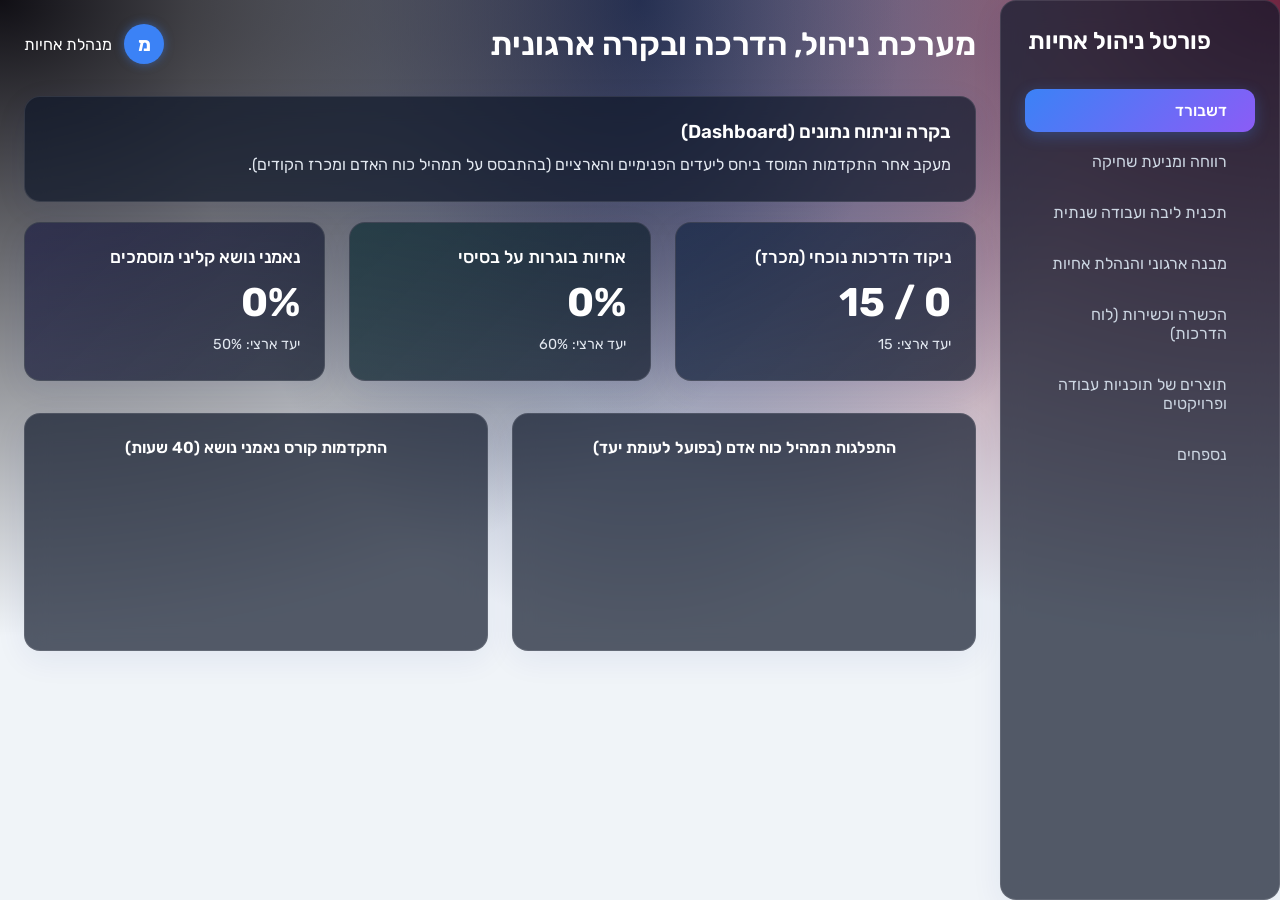
==== commit 839ea377: "feat: rename tab from professionalism to outcomes of work plans and projects" ====
--- a/app/index.html
+++ b/app/index.html
@@ -48,7 +48,7 @@
                 </a>
                 <a href="#" class="nav-item" data-tab="professionalism">
                     <i data-lucide="stethoscope"></i>
-                    <span>מקצועיות ומתן טיפול</span>
+                    <span>תוצרים של תוכניות עבודה ופרויקטים</span>
                 </a>
 
                 <a href="#" class="nav-item" data-tab="appendices">
@@ -119,6 +119,99 @@
                         </div>
                         
                         
+
+
+                        <div style="background: linear-gradient(135deg, rgba(59, 130, 246, 0.05), rgba(139, 92, 246, 0.05)); border: 1px solid rgba(59, 130, 246, 0.2); border-radius: 16px; padding: 40px 20px; text-align: center; margin: 50px auto; max-width: 650px; box-shadow: 0 10px 30px rgba(0,0,0,0.1);">
+                            <div style="background: rgba(59, 130, 246, 0.15); width: 80px; height: 80px; border-radius: 50%; display: flex; align-items: center; justify-content: center; margin: 0 auto 20px; box-shadow: inset 0 0 10px rgba(59, 130, 246, 0.2);">
+                                <i data-lucide="book-open" style="width: 40px; height: 40px; color: #3b82f6;"></i>
+                            </div>
+                            <h3 style="color: #f8fafc; font-size: 1.8rem; margin-bottom: 12px; font-weight: bold;">חוברת כלים למניעת שחיקה</h3>
+                            <p style="color: #94a3b8; font-size: 1.15rem; margin-bottom: 30px; line-height: 1.6; padding: 0 20px;">החוברת המלאה והמקיפה לשימוש הצוות. כוללת מודלים, כרטיסיות עבודה, והנחיות מעשיות לפיתוח חוסן אישי וצוותי.</p>
+                            
+                            <a href="https://drive.google.com/file/d/17mlTzaQv9nAJc7y2EhqLHmhM5Vn0xsZx/view?usp=drive_link" target="_blank" style="display: inline-flex; align-items: center; gap: 12px; font-size: 1.25rem; font-weight: bold; padding: 16px 36px; background: linear-gradient(135deg, #3b82f6, #8b5cf6); border-radius: 50px; color: white; text-decoration: none; box-shadow: 0 10px 25px rgba(59, 130, 246, 0.4); transition: all 0.3s ease;" onmouseover="this.style.transform='translateY(-3px)'; this.style.boxShadow='0 15px 30px rgba(59, 130, 246, 0.6)'" onmouseout="this.style.transform='translateY(0)'; this.style.boxShadow='0 10px 25px rgba(59, 130, 246, 0.4)'">
+                                <i data-lucide="external-link" style="width: 24px; height: 24px;"></i>
+                                פתיחת החוברת המלאה
+                            </a>
+                        </div>
+
+
+                        <div style="margin-top: 50px; margin-bottom: 20px; display: grid; grid-template-columns: repeat(auto-fit, minmax(220px, 1fr)); gap: 20px; direction: rtl;">
+                            
+                            <!-- Card 1 -->
+                            <div style="background: rgba(255, 255, 255, 0.05); border: 1px solid rgba(255, 255, 255, 0.1); border-radius: 12px; padding: 20px; box-shadow: 0 4px 15px rgba(0,0,0,0.1); transition: transform 0.3s; cursor: default;" onmouseover="this.style.transform='translateY(-5px)'" onmouseout="this.style.transform='translateY(0)'">
+                                <h3 style="color: #38bdf8; border-bottom: 2px solid rgba(56, 189, 248, 0.3); padding-bottom: 10px; margin-bottom: 15px; text-align: center; font-size: 1.2rem;">רגשות בעבודה</h3>
+                                <ul style="list-style-type: none; padding: 0; margin: 0; text-align: right; font-size: 1rem; color: #f1f5f9;">
+                                    <li style="margin-bottom: 10px; display: flex; align-items: center; gap: 8px;"><span style="background: rgba(56, 189, 248, 0.2); color: #38bdf8; border-radius: 50%; width: 24px; height: 24px; display: inline-flex; justify-content: center; align-items: center; font-size: 0.8rem; font-weight: bold; flex-shrink: 0;">1</span> שחיקה</li>
+                                    <li style="margin-bottom: 10px; display: flex; align-items: center; gap: 8px;"><span style="background: rgba(56, 189, 248, 0.2); color: #38bdf8; border-radius: 50%; width: 24px; height: 24px; display: inline-flex; justify-content: center; align-items: center; font-size: 0.8rem; font-weight: bold; flex-shrink: 0;">2</span> חמלה</li>
+                                    <li style="margin-bottom: 10px; display: flex; align-items: center; gap: 8px;"><span style="background: rgba(56, 189, 248, 0.2); color: #38bdf8; border-radius: 50%; width: 24px; height: 24px; display: inline-flex; justify-content: center; align-items: center; font-size: 0.8rem; font-weight: bold; flex-shrink: 0;">3</span> עייפות רגשית</li>
+                                    <li style="margin-bottom: 10px; display: flex; align-items: center; gap: 8px;"><span style="background: rgba(56, 189, 248, 0.2); color: #38bdf8; border-radius: 50%; width: 24px; height: 24px; display: inline-flex; justify-content: center; align-items: center; font-size: 0.8rem; font-weight: bold; flex-shrink: 0;">4</span> תחושת משמעות</li>
+                                    <li style="margin-bottom: 10px; display: flex; align-items: center; gap: 8px;"><span style="background: rgba(56, 189, 248, 0.2); color: #38bdf8; border-radius: 50%; width: 24px; height: 24px; display: inline-flex; justify-content: center; align-items: center; font-size: 0.8rem; font-weight: bold; flex-shrink: 0;">5</span> תסכול</li>
+                                    <li style="margin-bottom: 10px; display: flex; align-items: center; gap: 8px;"><span style="background: rgba(56, 189, 248, 0.2); color: #38bdf8; border-radius: 50%; width: 24px; height: 24px; display: inline-flex; justify-content: center; align-items: center; font-size: 0.8rem; font-weight: bold; flex-shrink: 0;">6</span> תחושת הצלחה</li>
+                                    <li style="margin-bottom: 10px; display: flex; align-items: center; gap: 8px;"><span style="background: rgba(56, 189, 248, 0.2); color: #38bdf8; border-radius: 50%; width: 24px; height: 24px; display: inline-flex; justify-content: center; align-items: center; font-size: 0.8rem; font-weight: bold; flex-shrink: 0;">7</span> הצפה רגשית</li>
+                                    <li style="margin-bottom: 10px; display: flex; align-items: center; gap: 8px;"><span style="background: rgba(56, 189, 248, 0.2); color: #38bdf8; border-radius: 50%; width: 24px; height: 24px; display: inline-flex; justify-content: center; align-items: center; font-size: 0.8rem; font-weight: bold; flex-shrink: 0;">8</span> בדידות</li>
+                                </ul>
+                            </div>
+                            
+                            <!-- Card 2 -->
+                            <div style="background: rgba(255, 255, 255, 0.05); border: 1px solid rgba(255, 255, 255, 0.1); border-radius: 12px; padding: 20px; box-shadow: 0 4px 15px rgba(0,0,0,0.1); transition: transform 0.3s; cursor: default;" onmouseover="this.style.transform='translateY(-5px)'" onmouseout="this.style.transform='translateY(0)'">
+                                <h3 style="color: #10b981; border-bottom: 2px solid rgba(16, 185, 129, 0.3); padding-bottom: 10px; margin-bottom: 15px; text-align: center; font-size: 1.2rem;">תפקיד האחות האחראית</h3>
+                                <ul style="list-style-type: none; padding: 0; margin: 0; text-align: right; font-size: 1rem; color: #f1f5f9;">
+                                    <li style="margin-bottom: 10px; display: flex; align-items: center; gap: 8px;"><span style="background: rgba(16, 185, 129, 0.2); color: #10b981; border-radius: 50%; width: 24px; height: 24px; display: inline-flex; justify-content: center; align-items: center; font-size: 0.8rem; font-weight: bold; flex-shrink: 0;">1</span> זיהוי סימני שחיקה</li>
+                                    <li style="margin-bottom: 10px; display: flex; align-items: center; gap: 8px;"><span style="background: rgba(16, 185, 129, 0.2); color: #10b981; border-radius: 50%; width: 24px; height: 24px; display: inline-flex; justify-content: center; align-items: center; font-size: 0.8rem; font-weight: bold; flex-shrink: 0;">2</span> הקשבה פעילה</li>
+                                    <li style="margin-bottom: 10px; display: flex; align-items: center; gap: 8px;"><span style="background: rgba(16, 185, 129, 0.2); color: #10b981; border-radius: 50%; width: 24px; height: 24px; display: inline-flex; justify-content: center; align-items: center; font-size: 0.8rem; font-weight: bold; flex-shrink: 0;">3</span> מתן גיבוי</li>
+                                    <li style="margin-bottom: 10px; display: flex; align-items: center; gap: 8px;"><span style="background: rgba(16, 185, 129, 0.2); color: #10b981; border-radius: 50%; width: 24px; height: 24px; display: inline-flex; justify-content: center; align-items: center; font-size: 0.8rem; font-weight: bold; flex-shrink: 0;">4</span> תיעדוף משימות</li>
+                                    <li style="margin-bottom: 10px; display: flex; align-items: center; gap: 8px;"><span style="background: rgba(16, 185, 129, 0.2); color: #10b981; border-radius: 50%; width: 24px; height: 24px; display: inline-flex; justify-content: center; align-items: center; font-size: 0.8rem; font-weight: bold; flex-shrink: 0;">5</span> חיזוק הצוות</li>
+                                    <li style="margin-bottom: 10px; display: flex; align-items: center; gap: 8px;"><span style="background: rgba(16, 185, 129, 0.2); color: #10b981; border-radius: 50%; width: 24px; height: 24px; display: inline-flex; justify-content: center; align-items: center; font-size: 0.8rem; font-weight: bold; flex-shrink: 0;">6</span> מניעת קונפליקטים</li>
+                                    <li style="margin-bottom: 10px; display: flex; align-items: center; gap: 8px;"><span style="background: rgba(16, 185, 129, 0.2); color: #10b981; border-radius: 50%; width: 24px; height: 24px; display: inline-flex; justify-content: center; align-items: center; font-size: 0.8rem; font-weight: bold; flex-shrink: 0;">7</span> גיוס שותפים</li>
+                                    <li style="margin-bottom: 10px; display: flex; align-items: center; gap: 8px;"><span style="background: rgba(16, 185, 129, 0.2); color: #10b981; border-radius: 50%; width: 24px; height: 24px; display: inline-flex; justify-content: center; align-items: center; font-size: 0.8rem; font-weight: bold; flex-shrink: 0;">8</span> מודלינג אישי</li>
+                                </ul>
+                            </div>
+                            
+                            <!-- Card 3 -->
+                            <div style="background: rgba(255, 255, 255, 0.05); border: 1px solid rgba(255, 255, 255, 0.1); border-radius: 12px; padding: 20px; box-shadow: 0 4px 15px rgba(0,0,0,0.1); transition: transform 0.3s; cursor: default;" onmouseover="this.style.transform='translateY(-5px)'" onmouseout="this.style.transform='translateY(0)'">
+                                <h3 style="color: #f59e0b; border-bottom: 2px solid rgba(245, 158, 11, 0.3); padding-bottom: 10px; margin-bottom: 15px; text-align: center; font-size: 1.2rem;">סיטואציות יומיומיות</h3>
+                                <ul style="list-style-type: none; padding: 0; margin: 0; text-align: right; font-size: 1rem; color: #f1f5f9;">
+                                    <li style="margin-bottom: 10px; display: flex; align-items: center; gap: 8px;"><span style="background: rgba(245, 158, 11, 0.2); color: #f59e0b; border-radius: 50%; width: 24px; height: 24px; display: inline-flex; justify-content: center; align-items: center; font-size: 0.8rem; font-weight: bold; flex-shrink: 0;">1</span> עומסי מטופלים</li>
+                                    <li style="margin-bottom: 10px; display: flex; align-items: center; gap: 8px;"><span style="background: rgba(245, 158, 11, 0.2); color: #f59e0b; border-radius: 50%; width: 24px; height: 24px; display: inline-flex; justify-content: center; align-items: center; font-size: 0.8rem; font-weight: bold; flex-shrink: 0;">2</span> חוסר בכוח אדם</li>
+                                    <li style="margin-bottom: 10px; display: flex; align-items: center; gap: 8px;"><span style="background: rgba(245, 158, 11, 0.2); color: #f59e0b; border-radius: 50%; width: 24px; height: 24px; display: inline-flex; justify-content: center; align-items: center; font-size: 0.8rem; font-weight: bold; flex-shrink: 0;">3</span> מטופל מאתגר</li>
+                                    <li style="margin-bottom: 10px; display: flex; align-items: center; gap: 8px;"><span style="background: rgba(245, 158, 11, 0.2); color: #f59e0b; border-radius: 50%; width: 24px; height: 24px; display: inline-flex; justify-content: center; align-items: center; font-size: 0.8rem; font-weight: bold; flex-shrink: 0;">4</span> שינוי פתאומי במשמרת</li>
+                                    <li style="margin-bottom: 10px; display: flex; align-items: center; gap: 8px;"><span style="background: rgba(245, 158, 11, 0.2); color: #f59e0b; border-radius: 50%; width: 24px; height: 24px; display: inline-flex; justify-content: center; align-items: center; font-size: 0.8rem; font-weight: bold; flex-shrink: 0;">5</span> עודף בירוקרטיה</li>
+                                    <li style="margin-bottom: 10px; display: flex; align-items: center; gap: 8px;"><span style="background: rgba(245, 158, 11, 0.2); color: #f59e0b; border-radius: 50%; width: 24px; height: 24px; display: inline-flex; justify-content: center; align-items: center; font-size: 0.8rem; font-weight: bold; flex-shrink: 0;">6</span> תקלות טכניות</li>
+                                    <li style="margin-bottom: 10px; display: flex; align-items: center; gap: 8px;"><span style="background: rgba(245, 158, 11, 0.2); color: #f59e0b; border-radius: 50%; width: 24px; height: 24px; display: inline-flex; justify-content: center; align-items: center; font-size: 0.8rem; font-weight: bold; flex-shrink: 0;">7</span> אירוע חריג במחלקה</li>
+                                    <li style="margin-bottom: 10px; display: flex; align-items: center; gap: 8px;"><span style="background: rgba(245, 158, 11, 0.2); color: #f59e0b; border-radius: 50%; width: 24px; height: 24px; display: inline-flex; justify-content: center; align-items: center; font-size: 0.8rem; font-weight: bold; flex-shrink: 0;">8</span> קונפליקטים בין הצוות</li>
+                                </ul>
+                            </div>
+
+                            <!-- Card 4 -->
+                            <div style="background: rgba(255, 255, 255, 0.05); border: 1px solid rgba(255, 255, 255, 0.1); border-radius: 12px; padding: 20px; box-shadow: 0 4px 15px rgba(0,0,0,0.1); transition: transform 0.3s; cursor: default;" onmouseover="this.style.transform='translateY(-5px)'" onmouseout="this.style.transform='translateY(0)'">
+                                <h3 style="color: #8b5cf6; border-bottom: 2px solid rgba(139, 92, 246, 0.3); padding-bottom: 10px; margin-bottom: 15px; text-align: center; font-size: 1.2rem;">מרכיבי מודל החוסן</h3>
+                                <ul style="list-style-type: none; padding: 0; margin: 0; text-align: right; font-size: 1rem; color: #f1f5f9;">
+                                    <li style="margin-bottom: 10px; display: flex; align-items: center; gap: 8px;"><span style="background: rgba(139, 92, 246, 0.2); color: #8b5cf6; border-radius: 50%; width: 24px; height: 24px; display: inline-flex; justify-content: center; align-items: center; font-size: 0.8rem; font-weight: bold; flex-shrink: 0;">1</span> להיות מוערך</li>
+                                    <li style="margin-bottom: 10px; display: flex; align-items: center; gap: 8px;"><span style="background: rgba(139, 92, 246, 0.2); color: #8b5cf6; border-radius: 50%; width: 24px; height: 24px; display: inline-flex; justify-content: center; align-items: center; font-size: 0.8rem; font-weight: bold; flex-shrink: 0;">2</span> פיתוח מקצועי</li>
+                                    <li style="margin-bottom: 10px; display: flex; align-items: center; gap: 8px;"><span style="background: rgba(139, 92, 246, 0.2); color: #8b5cf6; border-radius: 50%; width: 24px; height: 24px; display: inline-flex; justify-content: center; align-items: center; font-size: 0.8rem; font-weight: bold; flex-shrink: 0;">3</span> שייכות וגאוות יחידה</li>
+                                    <li style="margin-bottom: 10px; display: flex; align-items: center; gap: 8px;"><span style="background: rgba(139, 92, 246, 0.2); color: #8b5cf6; border-radius: 50%; width: 24px; height: 24px; display: inline-flex; justify-content: center; align-items: center; font-size: 0.8rem; font-weight: bold; flex-shrink: 0;">4</span> הערכה והוקרה</li>
+                                    <li style="margin-bottom: 10px; display: flex; align-items: center; gap: 8px;"><span style="background: rgba(139, 92, 246, 0.2); color: #8b5cf6; border-radius: 50%; width: 24px; height: 24px; display: inline-flex; justify-content: center; align-items: center; font-size: 0.8rem; font-weight: bold; flex-shrink: 0;">5</span> מרחב בטוח</li>
+                                    <li style="margin-bottom: 10px; display: flex; align-items: center; gap: 8px;"><span style="background: rgba(139, 92, 246, 0.2); color: #8b5cf6; border-radius: 50%; width: 24px; height: 24px; display: inline-flex; justify-content: center; align-items: center; font-size: 0.8rem; font-weight: bold; flex-shrink: 0;">6</span> גמישות בעבודה</li>
+                                    <li style="margin-bottom: 10px; display: flex; align-items: center; gap: 8px;"><span style="background: rgba(139, 92, 246, 0.2); color: #8b5cf6; border-radius: 50%; width: 24px; height: 24px; display: inline-flex; justify-content: center; align-items: center; font-size: 0.8rem; font-weight: bold; flex-shrink: 0;">7</span> איזון בית עבודה</li>
+                                    <li style="margin-bottom: 10px; display: flex; align-items: center; gap: 8px;"><span style="background: rgba(139, 92, 246, 0.2); color: #8b5cf6; border-radius: 50%; width: 24px; height: 24px; display: inline-flex; justify-content: center; align-items: center; font-size: 0.8rem; font-weight: bold; flex-shrink: 0;">8</span> סביבת עבודה תומכת</li>
+                                </ul>
+                            </div>
+
+                            <!-- Card 5 -->
+                            <div style="background: rgba(255, 255, 255, 0.05); border: 1px solid rgba(255, 255, 255, 0.1); border-radius: 12px; padding: 20px; box-shadow: 0 4px 15px rgba(0,0,0,0.1); transition: transform 0.3s; cursor: default;" onmouseover="this.style.transform='translateY(-5px)'" onmouseout="this.style.transform='translateY(0)'">
+                                <h3 style="color: #ec4899; border-bottom: 2px solid rgba(236, 72, 153, 0.3); padding-bottom: 10px; margin-bottom: 15px; text-align: center; font-size: 1.2rem;">כלים למניעת שחיקה</h3>
+                                <ul style="list-style-type: none; padding: 0; margin: 0; text-align: right; font-size: 1rem; color: #f1f5f9;">
+                                    <li style="margin-bottom: 10px; display: flex; align-items: center; gap: 8px;"><span style="background: rgba(236, 72, 153, 0.2); color: #ec4899; border-radius: 50%; width: 24px; height: 24px; display: inline-flex; justify-content: center; align-items: center; font-size: 0.8rem; font-weight: bold; flex-shrink: 0;">1</span> שיחת עיבוד</li>
+                                    <li style="margin-bottom: 10px; display: flex; align-items: center; gap: 8px;"><span style="background: rgba(236, 72, 153, 0.2); color: #ec4899; border-radius: 50%; width: 24px; height: 24px; display: inline-flex; justify-content: center; align-items: center; font-size: 0.8rem; font-weight: bold; flex-shrink: 0;">2</span> התפתחות מקצועית</li>
+                                    <li style="margin-bottom: 10px; display: flex; align-items: center; gap: 8px;"><span style="background: rgba(236, 72, 153, 0.2); color: #ec4899; border-radius: 50%; width: 24px; height: 24px; display: inline-flex; justify-content: center; align-items: center; font-size: 0.8rem; font-weight: bold; flex-shrink: 0;">3</span> איזון בית - עבודה</li>
+                                    <li style="margin-bottom: 10px; display: flex; align-items: center; gap: 8px;"><span style="background: rgba(236, 72, 153, 0.2); color: #ec4899; border-radius: 50%; width: 24px; height: 24px; display: inline-flex; justify-content: center; align-items: center; font-size: 0.8rem; font-weight: bold; flex-shrink: 0;">4</span> פעילות גופנית</li>
+                                    <li style="margin-bottom: 10px; display: flex; align-items: center; gap: 8px;"><span style="background: rgba(236, 72, 153, 0.2); color: #ec4899; border-radius: 50%; width: 24px; height: 24px; display: inline-flex; justify-content: center; align-items: center; font-size: 0.8rem; font-weight: bold; flex-shrink: 0;">5</span> קבוצת תמיכה</li>
+                                    <li style="margin-bottom: 10px; display: flex; align-items: center; gap: 8px;"><span style="background: rgba(236, 72, 153, 0.2); color: #ec4899; border-radius: 50%; width: 24px; height: 24px; display: inline-flex; justify-content: center; align-items: center; font-size: 0.8rem; font-weight: bold; flex-shrink: 0;">6</span> הפסקה יזומה</li>
+                                    <li style="margin-bottom: 10px; display: flex; align-items: center; gap: 8px;"><span style="background: rgba(236, 72, 153, 0.2); color: #ec4899; border-radius: 50%; width: 24px; height: 24px; display: inline-flex; justify-content: center; align-items: center; font-size: 0.8rem; font-weight: bold; flex-shrink: 0;">7</span> מנטורינג</li>
+                                    <li style="margin-bottom: 10px; display: flex; align-items: center; gap: 8px;"><span style="background: rgba(236, 72, 153, 0.2); color: #ec4899; border-radius: 50%; width: 24px; height: 24px; display: inline-flex; justify-content: center; align-items: center; font-size: 0.8rem; font-weight: bold; flex-shrink: 0;">8</span> ימי גיבוש</li>
+                                </ul>
+                            </div>
+                        </div>
 
                         <div class="wellbeing-gallery" style="margin-top: 40px; border-top: 1px solid rgba(255,255,255,0.1); padding-top: 30px;">
                             <h3 style="color: #10b981; margin-bottom: 20px; display: flex; align-items: center; gap: 10px;">
@@ -790,7 +883,7 @@
                     <div class="card glass">
                         <div style="display: flex; justify-content: space-between; align-items: center; margin-bottom: 20px; flex-wrap: wrap; gap: 15px;">
                             <div>
-                                <h3>מקצועיות ומתן טיפול</h3>
+                                <h3>תוצרים של תוכניות עבודה ופרויקטים</h3>
                                 <p>הצגת פרויקטים מקומיים במחלקות, כולל גרפים ותוצרי שיפור.</p>
                             </div>
                             <button class="btn btn-primary" onclick="document.getElementById('project-upload').click()">
@@ -1857,85 +1950,85 @@
 
             <!-- Page break for table -->
             <div style="page-break-before: always; margin-top: 40px;">
-                <h3 style="text-align: center; font-weight: bold; margin-bottom: 20px;">×¢×™×§×¨×™ ×ª×™××•×¨ ×ª×¤×§×™×“ ×ž×•×ž×—×™×ª ×‘×ª×—×•× ×’×¨×™××˜×¨×™ :</h3>
+                <h3 style="text-align: center; font-weight: bold; margin-bottom: 20px;">עיקרי תיאור תפקיד מומחית בתחום גריאטרי :</h3>
                 <table style="width: 100%; border-collapse: collapse; text-align: right; font-size: 11px; direction: rtl;" border="1">
                     <thead>
                         <tr style="background-color: #f1f5f9; font-weight: bold;">
-                            <th style="padding: 5px; width: 5%;">×ž×¡'</th>
-                            <th style="padding: 5px; width: 15%;">× ×•×©×</th>
-                            <th style="padding: 5px; width: 25%;">×”×¨×©××•×ª</th>
-                            <th style="padding: 5px; width: 55%;">×”×¨×©××•×ª ×œ× ×™×”×•×œ ×˜×™×¤×•×œ</th>
+                            <th style="padding: 5px; width: 5%;">מס'</th>
+                            <th style="padding: 5px; width: 15%;">נושא</th>
+                            <th style="padding: 5px; width: 25%;">הרשאות</th>
+                            <th style="padding: 5px; width: 55%;">הרשאות לניהול טיפול</th>
                         </tr>
                     </thead>
                     <tbody>
-                        <tr><td style="padding: 5px; text-align: center;">1</td><td style="padding: 5px; font-weight: bold;">Constipation</td><td style="padding: 5px;">564.0 CH CONSTIPATION<br>×ž×ª×Ÿ ××‘×—× ×” ×‘××‘×•×ª</td><td style="padding: 5px;">×œ××—×¨ ×‘×“×™×§×” ×’×•×¤× ×™×ª ×©×œ ×ž×˜×•×¤×œ ×•×©×œ×™×œ×” ×‘×¢×™×•×ª ××—×¨×•×ª, ×™×›×•×œ×” ×œ×ª×ª ×”×•×¨××•×ª ×¨×¤×•××™×•×ª: ×”×ª×—×œ×ª ×˜×™×¤×•×œ ×—×“×©, ××™×–×•×Ÿ ×˜×™×¤×•×œ ×§×™×™×, ×©×™× ×•×™ ×˜×™×¤×•×œ ×”×§×™×™×, ×”×¤×¡×§×ª ×˜×™×¤×•×œ ×”×§×™×™× ××• ×œ×ª×ª ×”×•×¨××” ×—×“ ×¤×¢×ž×™×ª ×œ×˜×™×¤×•×œ ×ª×¨×•×¤×ª×™, ×”×—×œ×˜×” ×¢×œ ×‘×™×¦×•×¢ FLEET ENEMA.<br>×“×™×•×•×— ×¢×œ ×ž×ž×¦××™ ×‘×“×™×§×ª ×—×•×œ×”, ×ž×ª×Ÿ ×”×•×¨××•×ª ×¨×¤×•××™×•×ª, ×™×™×¢×•×¥ ×•×›×œ ×ž×™×“×¢ ×¨×¤×•××™ ×™×ª×•×¢×“ ×‘×¨×©×•×ž×ª ×”×ž×˜×•×¤×œ ×‘×—×œ×§ ×©×œ "×”×ž×¢×§×‘ ×”×¨×¤×•××™ ×”×©×•×˜×£" ×‘×—×ª×™×ž×ª ×”××—×•×ª ×ž×•×ž×—×™×ª.</td></tr>
-                        <tr><td style="padding: 5px; text-align: center;">2</td><td style="padding: 5px; font-weight: bold;">Acute urinary retention</td><td style="padding: 5px;">57.94 S/P INSERTION OF INDWELLING URINARY CATHETER</td><td style="padding: 5px;">PR ×‘×“×™×§×” ×’×•×¤× ×™×ª, ×‘.×“×, ×‘.×©×ª×Ÿ - ×§×˜×˜×¨, ×‘×“×™×§×ª US, ×¨×‘×™×–×™×” ×©×œ ×˜×™×¤×•×œ ×ª×¨×•×¤×ª×™.<br>×“×™×•×•×— ×¢×œ ×ž×ž×¦××™ ×‘×“×™×§×ª ×—×•×œ×”, ×ž×ª×Ÿ ×”×•×¨××•×ª ×¨×¤×•××™×•×ª, ×™×™×¢×•×¥ ×•×›×œ ×ž×™×“×¢ ×¨×¤×•××™ ×™×ª×•×¢×“ ×‘×¨×©×•×ž×ª ×”×ž×˜×•×¤×œ ×‘×—×œ×§ ×©×œ "×”×ž×¢×§×‘ ×”×¨×¤×•××™ ×”×©×•×˜×£" ×‘×—×ª×™×ž×ª ×”××—×•×ª ×ž×•×ž×—×™×ª.</td></tr>
-                        <tr><td style="padding: 5px; text-align: center;">3</td><td style="padding: 5px; font-weight: bold;">Pharmacologic management of ACUTE/chronic pain</td><td style="padding: 5px;"></td><td style="padding: 5px;">×œ××—×¨ ×‘×“×™×§×” ×’×•×¤× ×™×ª ×©×œ ×ž×˜×•×¤×œ ×•×©×œ×™×œ×” ×‘×¢×™×•×ª ××—×¨×•×ª, ×™×›×•×œ×” ×œ×ª×ª ×”×•×¨××•×ª ×¨×¤×•××™×•×ª: ×”×ª×—×œ×ª ×˜×™×¤×•×œ ×—×“×©, ××™×–×•×Ÿ ×˜×™×¤×•×œ ×§×™×™×, ×©×™× ×•×™ ×˜×™×¤×•×œ ×”×§×™×™×, ×”×¤×¡×§×ª ×˜×™×¤×•×œ ×”×§×™×™× ××• ×œ×ª×ª ×”×•×¨××” ×—×“ ×¤×¢×ž×™×ª ×œ×˜×™×¤×•×œ ×ª×¨×•×¤×ª×™.<br>×“×™×•×•×— ×¢×œ ×ž×ž×¦××™ ×‘×“×™×§×ª ×—×•×œ×”, ×ž×ª×Ÿ ×”×•×¨××•×ª ×¨×¤×•××™×•×ª, ×™×™×¢×•×¥ ×•×›×œ ×ž×™×“×¢ ×¨×¤×•××™ ×™×ª×•×¢×“ ×‘×¨×©×•×ž×ª ×”×ž×˜×•×¤×œ ×‘×—×œ×§ ×©×œ "×”×ž×¢×§×‘ ×”×¨×¤×•××™ ×”×©×•×˜×£" ×‘×—×ª×™×ž×ª ×”××—×•×ª ×ž×•×ž×—×™×ª.</td></tr>
-                        <tr><td style="padding: 5px; text-align: center;">4</td><td style="padding: 5px; font-weight: bold;">Diagnosis of delirium and confusional states</td><td style="padding: 5px;"></td><td style="padding: 5px;">×‘×“×™×§×” ×’×•×¤× ×™×ª, ×¨×‘×™×–×™×” ×ª×¨×•×¤×ª×™×ª, ×–×™×”×•×™/×©×œ×™×œ×” ×©×œ ×‘×¢×™×•×ª ×©×’×¨×ž×• ×œ×ž×¦×‘, ×ž×‘×—×Ÿ CAM.<br>×“×™×•×•×— ×¢×œ ×ž×ž×¦××™ ×‘×“×™×§×ª ×—×•×œ×”, ×ž×ª×Ÿ ×”×•×¨××•×ª ×¨×¤×•××™×•×ª, ×™×™×¢×•×¥ ×•×›×œ ×ž×™×“×¢ ×¨×¤×•××™ ×™×ª×•×¢×“ ×‘×¨×©×•×ž×ª ×”×ž×˜×•×¤×œ ×‘×—×œ×§ ×©×œ "×”×ž×¢×§×‘ ×”×¨×¤×•××™ ×”×©×•×˜×£" ×‘×—×ª×™×ž×ª ×”××—×•×ª ×ž×•×ž×—×™×ª.</td></tr>
-                        <tr><td style="padding: 5px; text-align: center;">5</td><td style="padding: 5px; font-weight: bold;">FALLS</td><td style="padding: 5px;">E888 S/P OTHER AND UNSPECIFIED FALL<br>V15.88 S/P HISTORY OF FALL (RECURRENT)</td><td style="padding: 5px;">×‘×“×™×§×” ×’×•×¤× ×™×ª, ×¨×‘×™×–×™×” ×ª×¨×•×¤×ª×™×ª, ×–×™×”×•×™/×©×œ×™×œ×” ×©×œ ×‘×¢×™×•×ª ×©×’×¨×ž×• ×œ×ž×¦×‘.<br>×“×™×•×•×— ×¢×œ ×ž×ž×¦××™ ×‘×“×™×§×ª ×—×•×œ×”, ×ž×ª×Ÿ ×”×•×¨××•×ª ×¨×¤×•××™×•×ª, ×™×™×¢×•×¥ ×•×›×œ ×ž×™×“×¢ ×¨×¤×•××™ ×™×ª×•×¢×“ ×‘×¨×©×•×ž×ª ×”×ž×˜×•×¤×œ ×‘×—×œ×§ ×©×œ "×”×ž×¢×§×‘ ×”×¨×¤×•××™ ×”×©×•×˜×£" ×‘×—×ª×™×ž×ª ×”××—×•×ª ×ž×•×ž×—×™×ª.</td></tr>
-                        <tr><td style="padding: 5px; text-align: center;">6</td><td style="padding: 5px; font-weight: bold;">Orthostatic and postprandial hypotension</td><td style="padding: 5px;"></td><td style="padding: 5px;">×‘×“×™×§×” ×’×•×¤× ×™×ª, ×¨×‘×™×–×™×” ×ª×¨×•×¤×ª×™×ª, ×–×™×”×•×™/×©×œ×™×œ×” ×©×œ ×‘×¢×™×•×ª ×©×’×¨×ž×• ×œ×ž×¦×‘, ×ž×“×™×“×ª ×œ"×“.<br>×“×™×•×•×— ×¢×œ ×ž×ž×¦××™ ×‘×“×™×§×ª ×—×•×œ×”, ×ž×ª×Ÿ ×”×•×¨××•×ª ×¨×¤×•××™×•×ª, ×™×™×¢×•×¥ ×•×›×œ ×ž×™×“×¢ ×¨×¤×•××™ ×™×ª×•×¢×“ ×‘×¨×©×•×ž×ª ×”×ž×˜×•×¤×œ ×‘×—×œ×§ ×©×œ "×”×ž×¢×§×‘ ×”×¨×¤×•××™ ×”×©×•×˜×£" ×‘×—×ª×™×ž×ª ×”××—×•×ª ×ž×•×ž×—×™×ª.</td></tr>
-                        <tr><td style="padding: 5px; text-align: center;">7</td><td style="padding: 5px; font-weight: bold;">Polypharmacy</td><td style="padding: 5px;">V58.69 LONG-TERM (CURRENT) USE OF OTHER MEDICATIONS<br>×ž×ª×Ÿ ××‘×—× ×” ×‘××‘×•×ª</td><td style="padding: 5px;">×ž×˜×•×¤×œ ×©×ž×§×‘×œ 5 ×•×™×•×ª×¨ ×ª×¨×•×¤×•×ª ×›×•×œ×œ ×•×™×˜×ž×™× ×™× ×•×ª×•×¡×¤×•×ª.<br>×“×™×•×•×— ×¢×œ ×ž×ž×¦××™ ×‘×“×™×§×ª ×—×•×œ×”, ×ž×ª×Ÿ ×”×•×¨××•×ª ×¨×¤×•××™×•×ª, ×™×™×¢×•×¥ ×•×›×œ ×ž×™×“×¢ ×¨×¤×•××™ ×™×ª×•×¢×“ ×‘×¨×©×•×ž×ª ×”×ž×˜×•×¤×œ ×‘×—×œ×§ ×©×œ "×”×ž×¢×§×‘ ×”×¨×¤×•××™ ×”×©×•×˜×£" ×‘×—×ª×™×ž×ª ×”××—×•×ª ×ž×•×ž×—×™×ª.</td></tr>
-                        <tr><td style="padding: 5px; text-align: center;">8</td><td style="padding: 5px; font-weight: bold;">DM, HYPERTENSION</td><td style="padding: 5px;"></td><td style="padding: 5px;">×¢×“×›×•×Ÿ ×ž×©×§×œ/×’×•×‘×”.<br>×œ××—×¨ ×‘×“×™×§×” ×’×•×¤× ×™×ª ×©×œ ×ž×˜×•×¤×œ ×•×©×œ×™×œ×” ×‘×¢×™×•×ª ××—×¨×•×ª, ×™×›×•×œ×” ×œ×ª×ª ×”×•×¨××•×ª ×¨×¤×•××™×•×ª: ×”×ª×—×œ×ª ×˜×™×¤×•×œ ×—×“×©, ××™×–×•×Ÿ ×˜×™×¤×•×œ ×§×™×™×, ×©×™× ×•×™ ×˜×™×¤×•×œ ×”×§×™×™×, ×”×¤×¡×§×ª ×˜×™×¤×•×œ ×”×§×™×™× ××• ×œ×ª×ª ×”×•×¨××” ×—×“ ×¤×¢×ž×™×ª ×œ×˜×™×¤×•×œ ×ª×¨×•×¤×ª×™.<br>×“×™×•×•×— ×¢×œ ×ž×ž×¦××™ ×‘×“×™×§×ª ×—×•×œ×”, ×ž×ª×Ÿ ×”×•×¨××•×ª ×¨×¤×•××™×•×ª, ×™×™×¢×•×¥ ×•×›×œ ×ž×™×“×¢ ×¨×¤×•××™ ×™×ª×•×¢×“ ×‘×¨×©×•×ž×ª ×”×ž×˜×•×¤×œ ×‘×—×œ×§ ×©×œ "×”×ž×¢×§×‘ ×”×¨×¤×•××™ ×”×©×•×˜×£" ×‘×—×ª×™×ž×ª ×”××—×•×ª ×ž×•×ž×—×™×ª.</td></tr>
-                        <tr><td style="padding: 5px; text-align: center;">9</td><td style="padding: 5px; font-weight: bold;">DEMENTIA</td><td style="padding: 5px;">LOSS OF WEIGHT 783.21<br>URINARY INCONTINENCE 788.3<br>INCONTINENCE OF FECES 787.6<br>CHANGES IN SKIN TEXTURE 782.8<br>OTHER DISORDERS OF PLASMA PROTEIN METABOLISM 273.8<br>DEHYDRATION PREVENT 276.51</td><td style="padding: 5px;">×˜×™×¤×•×œ ×‘×‘×¢×™×•×ª ×©× ×•×‘×¢×•×ª ×ž×ž×—×œ×”: Malnutrition, Dehydration, BED SORE, INCONTINENCE OF FECES, URINARY INCONTINENCE, FALLS, CONSTIPATION, AGITATION, SWALLOWING PROBLEMS, UTI/ASPIRATION, PAIN.<br>×œ××—×¨ ×‘×“×™×§×” ×’×•×¤× ×™×ª ×©×œ ×ž×˜×•×¤×œ ×•×©×œ×™×œ×” ×‘×¢×™×•×ª ××—×¨×•×ª, ×™×›×•×œ×” ×œ×ª×ª ×”×•×¨××•×ª ×¨×¤×•××™×•×ª: ×”×ª×—×œ×ª ×˜×™×¤×•×œ ×—×“×©, ××™×–×•×Ÿ ×˜×™×¤×•×œ ×§×™×™×, ×©×™× ×•×™ ×˜×™×¤×•×œ ×”×§×™×™×, ×”×¤×¡×§×ª ×˜×™×¤×•×œ ×”×§×™×™× ××• ×œ×ª×ª ×”×•×¨××” ×—×“ ×¤×¢×ž×™×ª ×œ×˜×™×¤×•×œ ×ª×¨×•×¤×ª×™.<br>×“×™×•×•×— ×¢×œ ×ž×ž×¦××™ ×‘×“×™×§×ª ×—×•×œ×”, ×ž×ª×Ÿ ×”×•×¨××•×ª ×¨×¤×•××™×•×ª, ×™×™×¢×•×¥ ×•×›×œ ×ž×™×“×¢ ×¨×¤×•××™ ×™×ª×•×¢×“ ×‘×¨×©×•×ž×ª ×”×ž×˜×•×¤×œ ×‘×—×œ×§ ×©×œ "×”×ž×¢×§×‘ ×”×¨×¤×•××™ ×”×©×•×˜×£" ×‘×—×ª×™×ž×ª ×”××—×•×ª ×ž×•×ž×—×™×ª.</td></tr>
-                        <tr><td style="padding: 5px; text-align: center;">10</td><td style="padding: 5px; font-weight: bold;">FRAILTY</td><td style="padding: 5px;">OTHER GENERAL SYMPTOMS 780.9<br>MALAISE AND FATIGUE 780.7<br>×ž×ª×Ÿ ××‘×—× ×” ×‘××‘×•×ª</td><td style="padding: 5px;">×–×™×”×•×™ ×œ×¡×™×ž×•×œ.<br>×“×™×•×•×— ×¢×œ ×ž×ž×¦××™ ×‘×“×™×§×ª ×—×•×œ×”, ×ž×ª×Ÿ ×”×•×¨××•×ª ×¨×¤×•××™×•×ª, ×™×™×¢×•×¥ ×•×›×œ ×ž×™×“×¢ ×¨×¤×•××™ ×™×ª×•×¢×“ ×‘×¨×©×•×ž×ª ×”×ž×˜×•×¤×œ ×‘×—×œ×§ ×©×œ "×”×ž×¢×§×‘ ×”×¨×¤×•××™ ×”×©×•×˜×£" ×‘×—×ª×™×ž×ª ×”××—×•×ª ×ž×•×ž×—×™×ª.</td></tr>
-                        <tr><td style="padding: 5px; text-align: center;">11</td><td style="padding: 5px; font-weight: bold;">SCABIES</td><td style="padding: 5px;">×ž×ª×Ÿ ××‘×—× ×” ×‘××‘×•×ª</td><td style="padding: 5px;">×ž× ×™×¢×”, ×–×™×”×•×™ ×•×˜×™×¤×•×œ.<br>×“×™×•×•×— ×¢×œ ×ž×ž×¦××™ ×‘×“×™×§×ª ×—×•×œ×”, ×ž×ª×Ÿ ×”×•×¨××•×ª ×¨×¤×•××™×•×ª, ×™×™×¢×•×¥ ×•×›×œ ×ž×™×“×¢ ×¨×¤×•××™ ×™×ª×•×¢×“ ×‘×¨×©×•×ž×ª ×”×ž×˜×•×¤×œ ×‘×—×œ×§ ×©×œ "×”×ž×¢×§×‘ ×”×¨×¤×•××™ ×”×©×•×˜×£" ×‘×—×ª×™×ž×ª ×”××—×•×ª ×ž×•×ž×—×™×ª.</td></tr>
-                        <tr><td style="padding: 5px; text-align: center;">12</td><td style="padding: 5px; font-weight: bold;">BED SORE</td><td style="padding: 5px;">×ž×ª×Ÿ ××‘×—× ×” ×‘××‘×•×ª</td><td style="padding: 5px;">×ž× ×™×¢×”, ×–×™×”×•×™ ×•×˜×™×¤×•×œ.<br>×“×™×•×•×— ×¢×œ ×ž×ž×¦××™ ×‘×“×™×§×ª ×—×•×œ×”, ×ž×ª×Ÿ ×”×•×¨××•×ª ×¨×¤×•××™×•×ª, ×™×™×¢×•×¥ ×•×›×œ ×ž×™×“×¢ ×¨×¤×•××™ ×™×ª×•×¢×“ ×‘×¨×©×•×ž×ª ×”×ž×˜×•×¤×œ ×‘×—×œ×§ ×©×œ "×”×ž×¢×§×‘ ×”×¨×¤×•××™ ×”×©×•×˜×£" ×‘×—×ª×™×ž×ª ×”××—×•×ª ×ž×•×ž×—×™×ª.</td></tr>
+                        <tr><td style="padding: 5px; text-align: center;">1</td><td style="padding: 5px; font-weight: bold;">Constipation</td><td style="padding: 5px;">564.0 CH CONSTIPATION<br>מתן אבחנה באבות</td><td style="padding: 5px;">לאחר בדיקה גופנית של מטופל ושלילה בעיות אחרות, יכולה לתת הוראות רפואיות: התחלת טיפול חדש, איזון טיפול קיים, שינוי טיפול הקיים, הפסקת טיפול הקיים או לתת הוראה חד פעמית לטיפול תרופתי, החלטה על ביצוע FLEET ENEMA.<br>דיווח על ממצאי בדיקת חולה, מתן הוראות רפואיות, ייעוץ וכל מידע רפואי יתועד ברשומת המטופל בחלק של "המעקב הרפואי השוטף" בחתימת האחות מומחית.</td></tr>
+                        <tr><td style="padding: 5px; text-align: center;">2</td><td style="padding: 5px; font-weight: bold;">Acute urinary retention</td><td style="padding: 5px;">57.94 S/P INSERTION OF INDWELLING URINARY CATHETER</td><td style="padding: 5px;">PR בדיקה גופנית, ב.דם, ב.שתן - קטטר, בדיקת US, רביזיה של טיפול תרופתי.<br>דיווח על ממצאי בדיקת חולה, מתן הוראות רפואיות, ייעוץ וכל מידע רפואי יתועד ברשומת המטופל בחלק של "המעקב הרפואי השוטף" בחתימת האחות מומחית.</td></tr>
+                        <tr><td style="padding: 5px; text-align: center;">3</td><td style="padding: 5px; font-weight: bold;">Pharmacologic management of ACUTE/chronic pain</td><td style="padding: 5px;"></td><td style="padding: 5px;">לאחר בדיקה גופנית של מטופל ושלילה בעיות אחרות, יכולה לתת הוראות רפואיות: התחלת טיפול חדש, איזון טיפול קיים, שינוי טיפול הקיים, הפסקת טיפול הקיים או לתת הוראה חד פעמית לטיפול תרופתי.<br>דיווח על ממצאי בדיקת חולה, מתן הוראות רפואיות, ייעוץ וכל מידע רפואי יתועד ברשומת המטופל בחלק של "המעקב הרפואי השוטף" בחתימת האחות מומחית.</td></tr>
+                        <tr><td style="padding: 5px; text-align: center;">4</td><td style="padding: 5px; font-weight: bold;">Diagnosis of delirium and confusional states</td><td style="padding: 5px;"></td><td style="padding: 5px;">בדיקה גופנית, רביזיה תרופתית, זיהוי/שלילה של בעיות שגרמו למצב, מבחן CAM.<br>דיווח על ממצאי בדיקת חולה, מתן הוראות רפואיות, ייעוץ וכל מידע רפואי יתועד ברשומת המטופל בחלק של "המעקב הרפואי השוטף" בחתימת האחות מומחית.</td></tr>
+                        <tr><td style="padding: 5px; text-align: center;">5</td><td style="padding: 5px; font-weight: bold;">FALLS</td><td style="padding: 5px;">E888 S/P OTHER AND UNSPECIFIED FALL<br>V15.88 S/P HISTORY OF FALL (RECURRENT)</td><td style="padding: 5px;">בדיקה גופנית, רביזיה תרופתית, זיהוי/שלילה של בעיות שגרמו למצב.<br>דיווח על ממצאי בדיקת חולה, מתן הוראות רפואיות, ייעוץ וכל מידע רפואי יתועד ברשומת המטופל בחלק של "המעקב הרפואי השוטף" בחתימת האחות מומחית.</td></tr>
+                        <tr><td style="padding: 5px; text-align: center;">6</td><td style="padding: 5px; font-weight: bold;">Orthostatic and postprandial hypotension</td><td style="padding: 5px;"></td><td style="padding: 5px;">בדיקה גופנית, רביזיה תרופתית, זיהוי/שלילה של בעיות שגרמו למצב, מדידת ל"ד.<br>דיווח על ממצאי בדיקת חולה, מתן הוראות רפואיות, ייעוץ וכל מידע רפואי יתועד ברשומת המטופל בחלק של "המעקב הרפואי השוטף" בחתימת האחות מומחית.</td></tr>
+                        <tr><td style="padding: 5px; text-align: center;">7</td><td style="padding: 5px; font-weight: bold;">Polypharmacy</td><td style="padding: 5px;">V58.69 LONG-TERM (CURRENT) USE OF OTHER MEDICATIONS<br>מתן אבחנה באבות</td><td style="padding: 5px;">מטופל שמקבל 5 ויותר תרופות כולל ויטמינים ותוספות.<br>דיווח על ממצאי בדיקת חולה, מתן הוראות רפואיות, ייעוץ וכל מידע רפואי יתועד ברשומת המטופל בחלק של "המעקב הרפואי השוטף" בחתימת האחות מומחית.</td></tr>
+                        <tr><td style="padding: 5px; text-align: center;">8</td><td style="padding: 5px; font-weight: bold;">DM, HYPERTENSION</td><td style="padding: 5px;"></td><td style="padding: 5px;">עדכון משקל/גובה.<br>לאחר בדיקה גופנית של מטופל ושלילה בעיות אחרות, יכולה לתת הוראות רפואיות: התחלת טיפול חדש, איזון טיפול קיים, שינוי טיפול הקיים, הפסקת טיפול הקיים או לתת הוראה חד פעמית לטיפול תרופתי.<br>דיווח על ממצאי בדיקת חולה, מתן הוראות רפואיות, ייעוץ וכל מידע רפואי יתועד ברשומת המטופל בחלק של "המעקב הרפואי השוטף" בחתימת האחות מומחית.</td></tr>
+                        <tr><td style="padding: 5px; text-align: center;">9</td><td style="padding: 5px; font-weight: bold;">DEMENTIA</td><td style="padding: 5px;">LOSS OF WEIGHT 783.21<br>URINARY INCONTINENCE 788.3<br>INCONTINENCE OF FECES 787.6<br>CHANGES IN SKIN TEXTURE 782.8<br>OTHER DISORDERS OF PLASMA PROTEIN METABOLISM 273.8<br>DEHYDRATION PREVENT 276.51</td><td style="padding: 5px;">טיפול בבעיות שנובעות ממחלה: Malnutrition, Dehydration, BED SORE, INCONTINENCE OF FECES, URINARY INCONTINENCE, FALLS, CONSTIPATION, AGITATION, SWALLOWING PROBLEMS, UTI/ASPIRATION, PAIN.<br>לאחר בדיקה גופנית של מטופל ושלילה בעיות אחרות, יכולה לתת הוראות רפואיות: התחלת טיפול חדש, איזון טיפול קיים, שינוי טיפול הקיים, הפסקת טיפול הקיים או לתת הוראה חד פעמית לטיפול תרופתי.<br>דיווח על ממצאי בדיקת חולה, מתן הוראות רפואיות, ייעוץ וכל מידע רפואי יתועד ברשומת המטופל בחלק של "המעקב הרפואי השוטף" בחתימת האחות מומחית.</td></tr>
+                        <tr><td style="padding: 5px; text-align: center;">10</td><td style="padding: 5px; font-weight: bold;">FRAILTY</td><td style="padding: 5px;">OTHER GENERAL SYMPTOMS 780.9<br>MALAISE AND FATIGUE 780.7<br>מתן אבחנה באבות</td><td style="padding: 5px;">זיהוי לסימול.<br>דיווח על ממצאי בדיקת חולה, מתן הוראות רפואיות, ייעוץ וכל מידע רפואי יתועד ברשומת המטופל בחלק של "המעקב הרפואי השוטף" בחתימת האחות מומחית.</td></tr>
+                        <tr><td style="padding: 5px; text-align: center;">11</td><td style="padding: 5px; font-weight: bold;">SCABIES</td><td style="padding: 5px;">מתן אבחנה באבות</td><td style="padding: 5px;">מניעה, זיהוי וטיפול.<br>דיווח על ממצאי בדיקת חולה, מתן הוראות רפואיות, ייעוץ וכל מידע רפואי יתועד ברשומת המטופל בחלק של "המעקב הרפואי השוטף" בחתימת האחות מומחית.</td></tr>
+                        <tr><td style="padding: 5px; text-align: center;">12</td><td style="padding: 5px; font-weight: bold;">BED SORE</td><td style="padding: 5px;">מתן אבחנה באבות</td><td style="padding: 5px;">מניעה, זיהוי וטיפול.<br>דיווח על ממצאי בדיקת חולה, מתן הוראות רפואיות, ייעוץ וכל מידע רפואי יתועד ברשומת המטופל בחלק של "המעקב הרפואי השוטף" בחתימת האחות מומחית.</td></tr>
                     </tbody>
                 </table>
             </div>
 
             <div style="page-break-before: always; margin-top: 40px;">
-                <h3 style="text-align: center; font-weight: bold; margin-bottom: 20px;">×¢×™×§×¨×™ ×ª×™××•×¨ ×”×ª×¤×§×™×“ ×ž×•×ž×—×™×ª ×‘×˜×™×¤×•×œ ×ª×•×ž×š :</h3>
+                <h3 style="text-align: center; font-weight: bold; margin-bottom: 20px;">עיקרי תיאור התפקיד מומחית בטיפול תומך :</h3>
                 <table style="width: 100%; border-collapse: collapse; text-align: right; font-size: 11px; direction: rtl;" border="1">
                     <thead>
                         <tr style="background-color: #f1f5f9; font-weight: bold;">
-                            <th style="padding: 5px; width: 5%;">×ž×¡'</th>
-                            <th style="padding: 5px; width: 50%;">×¡×ž×›×•×ª</th>
-                            <th style="padding: 5px; width: 45%;">×”×ª× ××™× ×”× ×“×¨×©×™×</th>
+                            <th style="padding: 5px; width: 5%;">מס'</th>
+                            <th style="padding: 5px; width: 50%;">סמכות</th>
+                            <th style="padding: 5px; width: 45%;">התנאים הנדרשים</th>
                         </tr>
                     </thead>
                     <tbody>
-                        <tr><td style="padding: 5px; text-align: center;">1</td><td style="padding: 5px;">×”×ª×—×œ×”/×©×™× ×•×™/×”×¤×¡×§×ª ×˜×™×¤×•×œ ×ª×¨×•×¤×ª×™: ×ª×¨×•×¤×•×ª ×•× ×•×–×œ×™× ×œ×•×•×¨×™×“</td><td style="padding: 5px;">×‘×ž×¡×’×¨×ª ×”×ž×™× ×•×™×™× ×”×ž× ×”×œ×™×™× ×”×ž××•×©×¨×™× ×œ×ž×¦×‘ ×”×¡×¤×¦×™×¤×™ ×‘×”×ª×× ×œ×”× ×—×™×•×ª ×ž×§×¦×•×¢×™×•×ª ×ž×§×•×‘×œ×•×ª</td></tr>
-                        <tr><td style="padding: 5px; text-align: center;">2</td><td style="padding: 5px;">×”×—×œ×˜×” ×¢×œ ×ž×ª×Ÿ ×”×–× ×” ×—×œ×•×¤×™×ª: TPN, ×–×•× ×“×”, PEG ××• ×”×¤×¡×§×ª×</td><td style="padding: 5px;">×‘×ž×¡×’×¨×ª ×”×ž×™× ×•×™×™× ×”×ž× ×”×œ×™×™× ×”×ž××•×©×¨×™× ×œ×ž×¦×‘ ×”×¡×¤×¦×™×¤×™ ×‘×”×ª×× ×œ×”× ×—×™×•×ª ×ž×§×¦×•×¢×™×•×ª ×ž×§×•×‘×œ×•×ª</td></tr>
-                        <tr><td style="padding: 5px; text-align: center;">3</td><td style="padding: 5px;">×”×—×œ×˜×” ×¢×œ ×ž×ª×Ÿ × ×•×–×œ×™× ×ª×ª ×¢×•×¨×™ (×”×™×¤×•×“×¨×ž×•×§×œ×™×–×™×¡)</td><td style="padding: 5px;">×‘×ž×¡×’×¨×ª ×”×ž×™× ×•×™×™× ×”×ž× ×”×œ×™×™× ×”×ž××•×©×¨×™× ×œ×ž×¦×‘ ×”×¡×¤×¦×™×¤×™ ×‘×”×ª×× ×œ×”× ×—×™×•×ª ×ž×§×¦×•×¢×™×•×ª ×ž×§×•×‘×œ×•×ª</td></tr>
-                        <tr><td style="padding: 5px; text-align: center;">4</td><td style="padding: 5px;">×”×—×œ×˜×” ×¢×œ ×”×ª×—×œ×ª ×˜×™×¤×•×œ ×ª×¨×•×¤×ª×™, ×©×™× ×•×™ ×ž×™× ×•×Ÿ ×•×”×¤×¡×§×ª ×˜×™×¤×•×œ ×‘×ž×˜×¨×” ×œ×©×œ×•×˜ ×‘×ª×¡×ž×™× ×™× ×›×’×•×Ÿ:<br>×. × ×©×™×ž×”: ×§×•×¦×¨ × ×©×™×ž×”, ×©×™×¢×•×œ, ×—×¨×—×•×¨×™×<br>×‘. ×¢×™×›×•×œ: ×‘×—×™×œ×•×ª ×•×”×§××•×ª, ×¢×¦×™×¨×•×ª, ×©×œ×©×•×œ<br>×’. ×›×œ×œ×™: ×—×•×, ×›××‘, ×”×–×¢×•×ª, ×’×¨×“, ×—×•×œ×©×” ×•×¢×™×™×¤×•×ª</td><td style="padding: 5px;">×‘×ž×¡×’×¨×ª ×”×ž×™× ×•×™×™× ×”×ž× ×”×œ×™×™× ×”×ž××•×©×¨×™× ×œ×ž×¦×‘ ×”×¡×¤×¦×™×¤×™ ×‘×”×ª×× ×œ×”× ×—×™×•×ª ×ž×§×¦×•×¢×™×•×ª ×ž×§×•×‘×œ×•×ª ×•×‘×”×ª×× ×œ×”×¨×©××•×ª ×©××•×©×¨×• ×‘×¡×¢×™×£ 1</td></tr>
-                        <tr><td style="padding: 5px; text-align: center;">5</td><td style="padding: 5px;">×”×—×œ×˜×” ×¢×œ ×”×ª×—×œ×ª ×˜×™×¤×•×œ ×‘×§× ××‘×™×¡ ×‘×—×•×œ×™× ×¡×•×¤× ×™×™× (×¡×¨×˜×Ÿ) ×ž×¢×œ ×’×™×œ 18. ×©×™× ×•×™ ×ž×™× ×•×Ÿ ×•×”×¤×¡×§×ª ×˜×™×¤×•×œ ×‘×ž×˜×¨×” ×œ×”×§×œ ×¢×œ ×›××‘, ×× ×•×¨×§×¡×™×”, ×‘×—×™×œ×•×ª ×•×”×§××•×ª</td><td style="padding: 5px;">×œ×ž×¢×˜ ×ž×ª×Ÿ ×¨××©×•×Ÿ. ×”×ª×—×œ×ª ×˜×™×¤×•×œ ×‘×§× ××‘×™×¡ ×‘×—×•×œ×™× ×¡×•×¤× ×™×™× (×¡×¨×˜×Ÿ) ×ª×™×¢×©×” ×‘×”×ª×™×™×¢×¦×•×ª ×¢× ×¨×•×¤× ×ž×•×ž×—×”. ×”×¢×œ××ª ×ž×™× ×•×Ÿ ×ž×¢×œ 50% ×ª×™×¢×©×” ×‘×”×ª×™×™×¢×¦×•×ª ×¢× ×¨×•×¤×</td></tr>
-                        <tr><td style="padding: 5px; text-align: center;">6</td><td style="padding: 5px;">×©×™× ×•×™ ×ž×™× ×•×Ÿ ×•×”×¤×¡×§×ª ×˜×™×¤×•×œ ×‘×ž×˜×¨×” ×œ×”×§×œ ×ª×¡×ž×™× ×™ ×“×™×›××•×Ÿ, ×—×¨×“×” ×•×”×¤×¨×¢×•×ª ×©×™× ×”</td><td style="padding: 5px;"></td></tr>
-                        <tr><td style="padding: 5px; text-align: center;">7</td><td style="padding: 5px;">×”×—×œ×˜×” ×¢×œ ×”×ª×—×œ×ª ×˜×™×¤×•×œ ×‘×ž×ª×Ÿ ×—×ž×¦×Ÿ</td><td style="padding: 5px;"></td></tr>
-                        <tr><td style="padding: 5px; text-align: center;">8</td><td style="padding: 5px;">×”×—×œ×˜×” ×¢×œ ×”×›× ×¡×”/×”×•×¦××” ×©×œ ×¦× ×ª×¨ ×©×œ×¤×•×—×™×ª ×”×©×ª×Ÿ</td><td style="padding: 5px;"></td></tr>
-                        <tr><td style="padding: 5px; text-align: center;">9</td><td style="padding: 5px;">×”×—×œ×˜×” ×¢×œ ×©×™× ×•×™ ×‘×ª×“×™×¨×•×ª ×ž×ª×Ÿ ×”×˜×™×¤×•×œ ×”×ª×¨×•×¤×ª×™</td><td style="padding: 5px;"></td></tr>
-                        <tr><td style="padding: 5px; text-align: center;">10</td><td style="padding: 5px;">×”×—×œ×˜×” ×¢×œ ×”×¤×¡×§×ª ×˜×™×¤×•×œ ×¤×œ×™××˜×™×‘×™</td><td style="padding: 5px;">×‘×”×ª×× ×œ×”× ×—×™×•×ª ×ž×§×¦×•×¢×™×•×ª ×ž×§×•×‘×œ×•×ª</td></tr>
-                        <tr><td style="padding: 5px; text-align: center;">11</td><td style="padding: 5px;">×”×¤× ×™×™×” ×œ×™×•×¢×¦×™× ×•×ž×•×ž×—×™× ×ž×§×¦×•×¢×™×™×</td><td style="padding: 5px;">×‘×”×ª×™×™×¢×¦×•×ª ×¢× ×¨×•×¤×</td></tr>
-                        <tr><td style="padding: 5px; text-align: center;">12</td><td style="padding: 5px;">×”×¤× ×™×™×” ×œ×‘×“×™×§×•×ª ×“×™×ž×•×ª (×¨× ×˜×’×Ÿ/US)</td><td style="padding: 5px;"></td></tr>
-                        <tr><td style="padding: 5px; text-align: center;">13</td><td style="padding: 5px;">×”×¤× ×™×™×” ×œ×‘×“×™×§×•×ª ×ž×¢×‘×“×”</td><td style="padding: 5px;">×”×ª×™×™×¢×¦×•×ª ×¢× ×¨×•×¤× ×‘×”×ª×× ×œ×ž×“×™× ×™×•×ª ×”××¨×’×•×Ÿ ×”×ž×ª×™×™×—×¡×ª ×œ××—×¨×™×•×ª ×”×ž×¢×§×‘ ××—×¨ ×”×ª×•×¦××•×ª</td></tr>
-                        <tr><td style="padding: 5px; text-align: center;">14</td><td style="padding: 5px;">×˜×™×¤×•×œ ×‘×¤×¦×¢ ×§×©×” ×¨×™×¤×•×™ ×•×”×—×œ×˜×” ×¢×œ ×”×¡×¨×ª ×ª×¤×¨×™×/×¡×™×›×•×ª (×‘×”×ª×× ×œ×”× ×—×™×•×ª ×§×œ×™× ×™×•×ª)</td><td style="padding: 5px;"></td></tr>
-                        <tr><td style="padding: 5px; text-align: center;">15</td><td style="padding: 5px;">×”×—×œ×˜×” ×¢×œ ×”×›× ×¡×” / ×”×•×¦××ª ×–×•× ×“×”</td><td style="padding: 5px;">×‘×ž×¦×‘×™× ×‘×”× ×ž×©×ž×¢×•×ª ×”×”×—×œ×˜×” ×”×™× ×”×–× ×” ××• ×”×ž× ×¢×•×ª ×ž×”×–× ×”, ×¨×§ ×œ××—×¨ ×”×ª×™×™×¢×¦×•×ª ×¢× ×¦×•×•×ª ×¤×œ×™××˜×™×‘×™ ×¨×‘ ×ž×§×¦×•×¢×™ ×•×ž×˜×•×¤×œ</td></tr>
-                        <tr><td style="padding: 5px; text-align: center;">16</td><td style="padding: 5px;">×”×¤× ×™×” ×œ×ž×™×•×Ÿ</td><td style="padding: 5px;"></td></tr>
-                        <tr><td style="padding: 5px; text-align: center;">17</td><td style="padding: 5px;">×˜×™×¤×•×œ ×‘×ž×¦×‘×™ ×—×™×¨×•× ×‘××•× ×§×•×œ×•×’×™×”: Cord Compression, Superior Vena Cava Syndrome: ×”×—×œ×˜×” ×¢×œ ×ž×ª×Ÿ ×¡×˜×¨×•××™×“×™× ×‘×”×ª×× ×œ×”× ×—×™×•×ª ×ž×§×¦×•×¢×™×•×ª ×ž×§×•×‘×œ×•×ª. ×”×—×œ×˜×” ×¢×œ ×”×ª×—×œ×ª ×ª×¨×•×¤×•×ª × ×•×’×“×•×ª ×¤×¨×›×•×¡×™× ×‘×”×ª×× ×œ×”× ×—×™×•×ª ×ž×§×¦×•×¢×™×•×ª ×ž×§×•×‘×œ×•×ª.</td><td style="padding: 5px;">×œ××—×¨ ××‘×—×•×Ÿ ×•×”×ª×™×™×¢×¦×•×ª ×¢× ×¨×•×¤× ×ž×•×ž×—×”</td></tr>
-                        <tr><td style="padding: 5px; text-align: center;">18</td><td style="padding: 5px;">×”×¤× ×™×” ×œ××©×¤×•×– ×™×•× ××•× ×§×•×œ×•×’×™/×”×ž×˜×•×œ×•×’×™</td><td style="padding: 5px;"></td></tr>
-                        <tr><td style="padding: 5px; text-align: center;">19</td><td style="padding: 5px;">×”×¤× ×™×” ×œ×”×•×¡×¤×™×¡ ××©×¤×•×–×™</td><td style="padding: 5px;">×‘×ª×™××•× ×¢× ×”×¨×•×¤× ×”×ž×•×ž×—×”</td></tr>
-                        <tr><td style="padding: 5px; text-align: center;">20</td><td style="padding: 5px;">×”×¤× ×™×” ×œ×”×•×¡×¤×™×¡ ×‘×™×ª</td><td style="padding: 5px;">×‘×ª×™××•× ×¢× ×”×¨×•×¤× ×”×ž×•×ž×—×”</td></tr>
-                        <tr><td style="padding: 5px; text-align: center;">21</td><td style="padding: 5px;">×”×¤× ×™×” ×œ×ž×¨×¤××” ×¤×œ×™××˜×™×‘×™×ª ×‘×§×”×™×œ×”</td><td style="padding: 5px;"></td></tr>
+                        <tr><td style="padding: 5px; text-align: center;">1</td><td style="padding: 5px;">התחלה/שינוי/הפסקת טיפול תרופתי: תרופות ונוזלים לווריד</td><td style="padding: 5px;">במסגרת המינויים המנהליים המאושרים למצב הספציפי בהתאם להנחיות מקצועיות מקובלות</td></tr>
+                        <tr><td style="padding: 5px; text-align: center;">2</td><td style="padding: 5px;">החלטה על מתן הזנה חלופית: TPN, זונדה, PEG או הפסקתם</td><td style="padding: 5px;">במסגרת המינויים המנהליים המאושרים למצב הספציפי בהתאם להנחיות מקצועיות מקובלות</td></tr>
+                        <tr><td style="padding: 5px; text-align: center;">3</td><td style="padding: 5px;">החלטה על מתן נוזלים תת עורי (היפודרמוקליזיס)</td><td style="padding: 5px;">במסגרת המינויים המנהליים המאושרים למצב הספציפי בהתאם להנחיות מקצועיות מקובלות</td></tr>
+                        <tr><td style="padding: 5px; text-align: center;">4</td><td style="padding: 5px;">החלטה על התחלת טיפול תרופתי, שינוי מינון והפסקת טיפול במטרה לשלוט בתסמינים כגון:<br>א. נשימה: קוצר נשימה, שיעול, חרחורים<br>ב. עיכול: בחילות והקאות, עצירות, שלשול<br>ג. כללי: חום, כאב, הזעות, גרד, חולשה ועייפות</td><td style="padding: 5px;">במסגרת המינויים המנהליים המאושרים למצב הספציפי בהתאם להנחיות מקצועיות מקובלות ובהתאם להרשאות שאושרו בסעיף 1</td></tr>
+                        <tr><td style="padding: 5px; text-align: center;">5</td><td style="padding: 5px;">החלטה על התחלת טיפול בקנאביס בחולים סופניים (סרטן) מעל גיל 18. שינוי מינון והפסקת טיפול במטרה להקל על כאב, אנורקסיה, בחילות והקאות</td><td style="padding: 5px;">למעט מתן ראשון. התחלת טיפול בקנאביס בחולים סופניים (סרטן) תיעשה בהתייעצות עם רופא מומחה. העלאת מינון מעל 50% תיעשה בהתייעצות עם רופא</td></tr>
+                        <tr><td style="padding: 5px; text-align: center;">6</td><td style="padding: 5px;">שינוי מינון והפסקת טיפול במטרה להקל תסמיני דיכאון, חרדה והפרעות שינה</td><td style="padding: 5px;"></td></tr>
+                        <tr><td style="padding: 5px; text-align: center;">7</td><td style="padding: 5px;">החלטה על התחלת טיפול במתן חמצן</td><td style="padding: 5px;"></td></tr>
+                        <tr><td style="padding: 5px; text-align: center;">8</td><td style="padding: 5px;">החלטה על הכנסה/הוצאה של צנתר שלפוחית השתן</td><td style="padding: 5px;"></td></tr>
+                        <tr><td style="padding: 5px; text-align: center;">9</td><td style="padding: 5px;">החלטה על שינוי בתדירות מתן הטיפול התרופתי</td><td style="padding: 5px;"></td></tr>
+                        <tr><td style="padding: 5px; text-align: center;">10</td><td style="padding: 5px;">החלטה על הפסקת טיפול פליאטיבי</td><td style="padding: 5px;">בהתאם להנחיות מקצועיות מקובלות</td></tr>
+                        <tr><td style="padding: 5px; text-align: center;">11</td><td style="padding: 5px;">הפנייה ליועצים ומומחים מקצועיים</td><td style="padding: 5px;">בהתייעצות עם רופא</td></tr>
+                        <tr><td style="padding: 5px; text-align: center;">12</td><td style="padding: 5px;">הפנייה לבדיקות דימות (רנטגן/US)</td><td style="padding: 5px;"></td></tr>
+                        <tr><td style="padding: 5px; text-align: center;">13</td><td style="padding: 5px;">הפנייה לבדיקות מעבדה</td><td style="padding: 5px;">התייעצות עם רופא בהתאם למדיניות הארגון המתייחסת לאחריות המעקב אחר התוצאות</td></tr>
+                        <tr><td style="padding: 5px; text-align: center;">14</td><td style="padding: 5px;">טיפול בפצע קשה ריפוי והחלטה על הסרת תפרים/סיכות (בהתאם להנחיות קליניות)</td><td style="padding: 5px;"></td></tr>
+                        <tr><td style="padding: 5px; text-align: center;">15</td><td style="padding: 5px;">החלטה על הכנסה / הוצאת זונדה</td><td style="padding: 5px;">במצבים בהם משמעות ההחלטה היא הזנה או המנעות מהזנה, רק לאחר התייעצות עם צוות פליאטיבי רב מקצועי ומטופל</td></tr>
+                        <tr><td style="padding: 5px; text-align: center;">16</td><td style="padding: 5px;">הפניה למיון</td><td style="padding: 5px;"></td></tr>
+                        <tr><td style="padding: 5px; text-align: center;">17</td><td style="padding: 5px;">טיפול במצבי חירום באונקולוגיה: Cord Compression, Superior Vena Cava Syndrome: החלטה על מתן סטרואידים בהתאם להנחיות מקצועיות מקובלות. החלטה על התחלת תרופות נוגדות פרכוסים בהתאם להנחיות מקצועיות מקובלות.</td><td style="padding: 5px;">לאחר אבחון והתייעצות עם רופא מומחה</td></tr>
+                        <tr><td style="padding: 5px; text-align: center;">18</td><td style="padding: 5px;">הפניה לאשפוז יום אונקולוגי/המטולוגי</td><td style="padding: 5px;"></td></tr>
+                        <tr><td style="padding: 5px; text-align: center;">19</td><td style="padding: 5px;">הפניה להוספיס אשפוזי</td><td style="padding: 5px;">בתיאום עם הרופא המומחה</td></tr>
+                        <tr><td style="padding: 5px; text-align: center;">20</td><td style="padding: 5px;">הפניה להוספיס בית</td><td style="padding: 5px;">בתיאום עם הרופא המומחה</td></tr>
+                        <tr><td style="padding: 5px; text-align: center;">21</td><td style="padding: 5px;">הפניה למרפאה פליאטיבית בקהילה</td><td style="padding: 5px;"></td></tr>
                     </tbody>
                 </table>
                 
                 <div style="margin-top: 30px; border: 2px solid #000; padding: 15px; border-radius: 8px;">
                     <h4 style="color: #ef4444; text-align: center; font-weight: bold; margin-bottom: 15px;">
-                        ×”××•×›×œ×•×¡×™×™×” ×©×¢×‘×•×¨×” ×”××—/×•×ª ×”×ž×•×ž×—×™× ×‘×˜×™×¤×•×œ ×ª×•×ž×š ×—×™×™×‘×™× ×œ×”×ª×™×™×¢×¥ ×¢× ×¨×•×¤× ×ž×•×ž×—×” ×¤×œ×™××˜×™×‘×™
+                        האוכלוסייה שעבורה האח/ות המומחים בטיפול תומך חייבים להתייעץ עם רופא מומחה פליאטיבי
                     </h4>
-                    <p style="font-weight: bold; margin-bottom: 10px;">×›×ª× ××™ ×œ×ž×ª×Ÿ ×”×•×¨××” ×œ×˜×™×¤×•×œ ×ª×¨×•×¤×ª×™ (×™×© ×œ×ª×¢×“ ××ª ×©× ×”×™×•×¢×¥):</p>
+                    <p style="font-weight: bold; margin-bottom: 10px;">כתנאי למתן הוראה לטיפול תרופתי (יש לתעד את שם היועץ):</p>
                     <ul style="list-style-type: square; padding-right: 20px; line-height: 1.6; font-size: 13px;">
-                        <li>×—×•×œ×™× ×©×˜×¨× ××•×‘×—× ×• (×œ×“×•×’×ž×”: ×—×•×œ×™× ×‘×—×©×“ ×œ×¡×¨×˜×Ÿ ××• ×‘×©×œ×‘×™ ××‘×—×•×Ÿ ×”×ž×—×œ×”).</li>
-                        <li>×—×•×œ×™× ×”×¡×•×‘×œ×™× ×ž×›××‘ ××• ×¡×™×ž×¤×˜×•× ×—×“×© ×©×˜×¨× ×™×“×•×¢×” ×¡×™×‘×ª×• ×›×ž×•: ×©×‘×¨ ×¤×ª×•×œ×•×’×™, ×œ×—×¥ ×¢×œ ×—×•×˜ ×©×“×¨×”, ×œ×—×¥ ×ª×•×š ×’×•×œ×’×•×œ×ª×™ ×ž×•×’×‘×¨, ×‘×˜×Ÿ ×—×¨×™×¤×”, ×“×œ×™×¨×™×•× ×•×›×•'.</li>
-                        <li>×—×•×œ×™× ×ž×•×¨×›×‘×™× ××• ×¢× ×‘×¢×™×” ×¨×¤×•××™×ª ×—×¨×™×’×” (×œ×“×•×’×ž×”: ×—×¡×™×ž×ª ×ž×¢×™, ×—×©×“ ×œ×¡×¤×¡×™×¡, ××™ ×¡×¤×™×§×ª ×›×œ×™×•×ª ×—×¨×™×¤×”, ××™ ×¡×¤×™×§×ª ×›×‘×“ ×§×©×”, ×¢×œ×™×” ×‘×‘×™×œ×™×¨×•×‘×™×Ÿ ××• ×˜×¨× ×¡××ž×™× ×–×•×ª (AST ALT) ×ž×¢×œ ×¤×™ 3 ×ž×”× ×•×¨×ž×”) ××• ×ž×˜×•×¤×œ×™× ×¢× ×¨×™×‘×•×™ ×ž×—×œ×•×ª ×ž×©×ž×¢×•×ª×™×•×ª ×›×’×•×Ÿ: ××™ ×¡×¤×™×§×ª ×œ×‘/COPD ×§×©×”/×ž×—×œ×•×ª ×¨×™××” ×›×¨×•× ×™×•×ª, ×•×ž×˜×•×¤×œ×™× ×¢× ×¨×™×‘×•×™ ×ª×¨×•×¤×•×ª.</li>
-                        <li>×—×•×œ×™× ×”×–×§×•×§×™× ××• ×ž×§×‘×œ×™× ×˜×™×¤×•×œ ×‘-Methadone.</li>
-                        <li>×›××©×¨ × ×“×¨×©×ª ×”×ª×¢×¨×‘×•×ª ×¤×•×œ×©× ×™×ª.</li>
-                        <li>×”×ª×ž×›×¨×•×™×•×ª (×œ×ª×¨×•×¤×•×ª / ×¡×ž×™× / ××œ×›×•×”×•×œ) â€“ ×‘×¢×‘×¨ ×•/××• ×‘×”×•×•×”.</li>
-                        <li>×—×•×œ×™× ×œ× ×™×¦×™×‘×™× ×”×ž×•×“×™× ××ž×™×ª.</li>
-                        <li>×—×•×œ×™× ×©×—×•×• ×ª×•×¤×¢×•×ª ×œ×•×•××™ ×ž×©×ž×¢×•×ª×™×•×ª ×‘×¢×‘×¨ ×¢× ×ª×¨×•×¤×•×ª ×”×ž×©×ž×©×•×ª ×‘×˜×™×¤×•×œ ×”×¤×œ×™××˜×™×‘×™.</li>
-                        <li>×—×•×œ×™× ×¢× ×”×¤×¨×¢×” ×§×©×” ×‘×ž×ª×Ÿ ×©×ª×Ÿ.</li>
-                        <li>×—×•×œ×™× ×©×—×•×• ×ž×¦×‘ ×‘×œ×‘×•×œ×™ ×œ××—×¨×•× ×”.</li>
-                        <li>×—×•×œ×™× ×¢× ×¨×§×¢ ×“×›××•× ×™ ×ž×©×ž×¢×•×ª×™, ×—×¨×“×” ×§×™×¦×•× ×™×ª/××•×‘×“× ×•×ª.</li>
+                        <li>חולים שטרם אובחנו (לדוגמה: חולים בחשד לסרטן או בשלבי אבחון המחלה).</li>
+                        <li>חולים הסובלים מכאב או סימפטום חדש שטרם ידועה סיבתו כמו: שבר פתולוגי, לחץ על חוט שדרה, לחץ תוך גולגולתי מוגבר, בטן חריפה, דליריום וכו'.</li>
+                        <li>חולים מורכבים או עם בעיה רפואית חריגה (לדוגמה: חסימת מעי, חשד לספסיס, אי ספיקת כליות חריפה, אי ספיקת כבד קשה, עליה בבילירובין או טרנסאמינזות (AST ALT) מעל פי 3 מהנורמה) או מטופלים עם ריבוי מחלות משמעותיות כגון: אי ספיקת לב/COPD קשה/מחלות ריאה כרוניות, ומטופלים עם ריבוי תרופות.</li>
+                        <li>חולים הזקוקים או מקבלים טיפול ב-Methadone.</li>
+                        <li>כאשר נדרשת התערבות פולשנית.</li>
+                        <li>התמכרויות (לתרופות / סמים / אלכוהול) – בעבר ו/או בהווה.</li>
+                        <li>חולים לא יציבים המודינאמית.</li>
+                        <li>חולים שחוו תופעות לוואי משמעותיות בעבר עם תרופות המשמשות בטיפול הפליאטיבי.</li>
+                        <li>חולים עם הפרעה קשה במתן שתן.</li>
+                        <li>חולים שחוו מצב בלבולי לאחרונה.</li>
+                        <li>חולים עם רקע דכאוני משמעותי, חרדה קיצונית/אובדנות.</li>
                     </ul>
                 </div>
             </div>
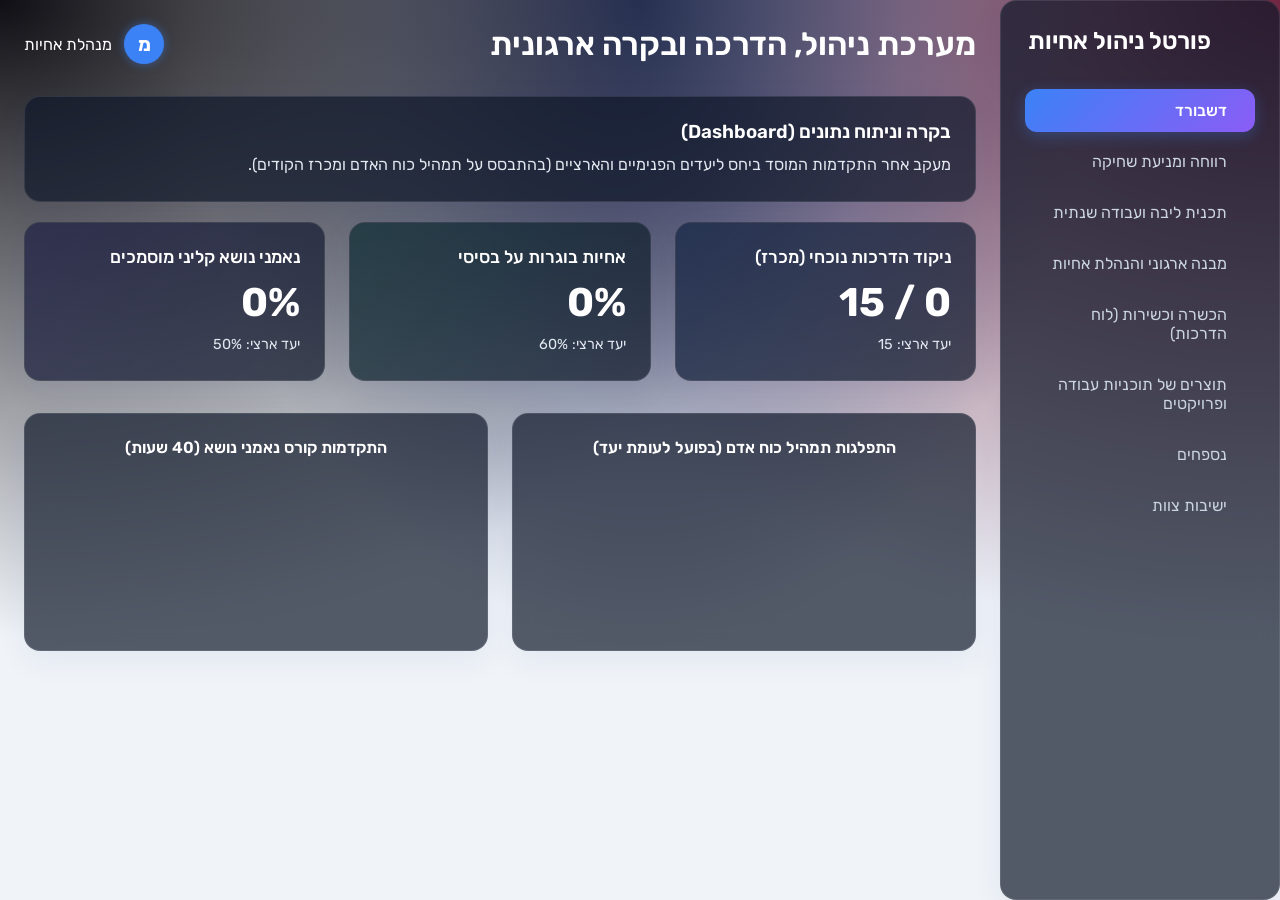
==== commit d666b08e: "feat: add departmental staff meetings tab with dynamic monthly topics" ====
--- a/app/index.html
+++ b/app/index.html
@@ -54,6 +54,10 @@
                 <a href="#" class="nav-item" data-tab="appendices">
                     <i data-lucide="paperclip"></i>
                     <span>נספחים</span>
+                </a>
+                <a href="#" class="nav-item" data-tab="meetings">
+                    <i data-lucide="users"></i>
+                    <span>ישיבות צוות</span>
                 </a>
             </nav>
         </aside>
@@ -1002,6 +1006,110 @@
                 </section>
 
             </div>
+                <section id="meetings" class="tab-content">
+                    <div class="card glass" style="max-width: 1000px; margin: 0 auto; direction: rtl; text-align: right;">
+                        <div style="display: flex; justify-content: space-between; align-items: center; border-bottom: 2px solid rgba(255,255,255,0.1); padding-bottom: 15px; margin-bottom: 20px;">
+                            <h2 style="color: var(--primary-light); font-size: 2rem; font-weight: bold; margin: 0;">דו"ח ישיבת צוות מחלקתית</h2>
+                            <button class="btn btn-primary" onclick="window.print()" style="display: flex; align-items: center; gap: 8px;">
+                                <i data-lucide="printer"></i> הדפס / ייצא ל-PDF
+                            </button>
+                        </div>
+                        
+                        <div style="background: rgba(255,255,255,0.05); padding: 20px; border-radius: 12px; margin-bottom: 20px;">
+                            <h3 style="color: #38bdf8; margin-top: 0; margin-bottom: 15px; font-size: 1.2rem;">פרטים כלליים</h3>
+                            <div style="display: grid; grid-template-columns: repeat(auto-fit, minmax(200px, 1fr)); gap: 15px;">
+                                <div>
+                                    <label style="display: block; margin-bottom: 5px; color: #94a3b8;">חודש הישיבה:</label>
+                                    <select id="meeting-month" class="form-input" style="width: 100%; background: rgba(15, 23, 42, 0.6); border: 1px solid rgba(255, 255, 255, 0.1); color: white; padding: 10px; border-radius: 6px;">
+                                        <option value="" disabled selected>בחר חודש</option>
+                                        <option value="1">ינואר</option>
+                                        <option value="2">פברואר</option>
+                                        <option value="3">מרץ</option>
+                                        <option value="4">אפריל</option>
+                                        <option value="5">מאי</option>
+                                        <option value="6">יוני</option>
+                                        <option value="7">יולי</option>
+                                        <option value="8">אוגוסט</option>
+                                        <option value="9">ספטמבר</option>
+                                        <option value="10">אוקטובר</option>
+                                        <option value="11">נובמבר</option>
+                                        <option value="12">דצמבר</option>
+                                    </select>
+                                </div>
+                                <div>
+                                    <label style="display: block; margin-bottom: 5px; color: #94a3b8;">שם המחלקה:</label>
+                                    <input type="text" list="departments-list" class="form-input" placeholder="בחר או הקלד מחלקה..." style="width: 100%; background: rgba(15, 23, 42, 0.6); border: 1px solid rgba(255, 255, 255, 0.1); color: white; padding: 10px; border-radius: 6px;">
+                                    <datalist id="departments-list">
+                                        <option value="סיעודית">
+                                        <option value="תשושי נפש">
+                                        <option value="מונשמים א'">
+                                        <option value="מונשמים ב'">
+                                        <option value="מונשמים ג'">
+                                        <option value="שיקום א'">
+                                        <option value="שיקום ב'">
+                                    </datalist>
+                                </div>
+                                <div>
+                                    <label style="display: block; margin-bottom: 5px; color: #94a3b8;">תאריך הישיבה:</label>
+                                    <input type="date" class="form-input" style="width: 100%; background: rgba(15, 23, 42, 0.6); border: 1px solid rgba(255, 255, 255, 0.1); color: white; padding: 10px; border-radius: 6px;">
+                                </div>
+                                <div>
+                                    <label style="display: block; margin-bottom: 5px; color: #94a3b8;">שעות (התחלה - סיום):</label>
+                                    <input type="text" class="form-input" placeholder="לדוגמה: 10:00 - 11:30" style="width: 100%; background: rgba(15, 23, 42, 0.6); border: 1px solid rgba(255, 255, 255, 0.1); color: white; padding: 10px; border-radius: 6px;">
+                                </div>
+                            </div>
+                        </div>
+
+                        <div style="background: rgba(255,255,255,0.05); padding: 20px; border-radius: 12px; margin-bottom: 20px;">
+                            <h3 style="color: #10b981; margin-top: 0; margin-bottom: 15px; font-size: 1.2rem;">נוכחות</h3>
+                            <div style="display: grid; grid-template-columns: 1fr 1fr; gap: 20px;">
+                                <div>
+                                    <label style="display: block; margin-bottom: 5px; color: #94a3b8;">נכחו (הפרד בפסיק):</label>
+                                    <textarea id="meeting-present" class="form-input" rows="3" style="width: 100%; background: rgba(15, 23, 42, 0.6); border: 1px solid rgba(255, 255, 255, 0.1); color: white; padding: 10px; border-radius: 6px; resize: vertical;"></textarea>
+                                    <div style="margin-top: 5px; color: #38bdf8; font-weight: bold;">סה"כ נכחו: <span id="meeting-present-count">0</span></div>
+                                </div>
+                                <div>
+                                    <label style="display: block; margin-bottom: 5px; color: #94a3b8;">נעדרו (הפרד בפסיק):</label>
+                                    <textarea id="meeting-absent" class="form-input" rows="3" style="width: 100%; background: rgba(15, 23, 42, 0.6); border: 1px solid rgba(255, 255, 255, 0.1); color: white; padding: 10px; border-radius: 6px; resize: vertical;"></textarea>
+                                    <div style="margin-top: 5px; color: #ef4444; font-weight: bold;">סה"כ נעדרו: <span id="meeting-absent-count">0</span></div>
+                                </div>
+                            </div>
+                        </div>
+
+                        <div style="background: rgba(255,255,255,0.05); padding: 20px; border-radius: 12px; margin-bottom: 20px;">
+                            <h3 style="color: #f59e0b; margin-top: 0; margin-bottom: 15px; font-size: 1.2rem;">תקציר פרוטוקול הישיבה</h3>
+                            <p style="color: #cbd5e1; font-size: 0.9rem; margin-bottom: 15px;">הנושאים הקליניים בטבלה נטענים אוטומטית לפי פריסה שנתית בהתאם לחודש הישיבה הנבחר.</p>
+                            
+                            <table style="width: 100%; border-collapse: collapse; text-align: right;">
+                                <thead>
+                                    <tr style="background: rgba(255,255,255,0.1); color: #f1f5f9;">
+                                        <th style="padding: 10px; border: 1px solid rgba(255,255,255,0.1); width: 25%;">נושא</th>
+                                        <th style="padding: 10px; border: 1px solid rgba(255,255,255,0.1); width: 40%;">פירוט</th>
+                                        <th style="padding: 10px; border: 1px solid rgba(255,255,255,0.1); width: 20%;">אחריות</th>
+                                        <th style="padding: 10px; border: 1px solid rgba(255,255,255,0.1); width: 15%;">סטטוס</th>
+                                    </tr>
+                                </thead>
+                                <tbody id="meeting-topics-table">
+                                    <!-- Populated dynamically via JS -->
+                                    <tr><td colspan="4" style="text-align: center; padding: 20px; color: #94a3b8;">אנא בחר חודש כדי לטעון את נושאי הישיבה.</td></tr>
+                                </tbody>
+                            </table>
+                            <button class="btn btn-secondary" onclick="addMeetingRow()" style="margin-top: 15px; padding: 8px 16px; font-size: 0.9rem;">+ הוסף שורה חדשה</button>
+                        </div>
+
+                        <div style="background: rgba(255,255,255,0.05); padding: 20px; border-radius: 12px; display: flex; justify-content: space-between; align-items: center;">
+                            <div>
+                                <label style="display: block; margin-bottom: 5px; color: #94a3b8;">שם וחתימת אחות אחראית:</label>
+                                <input type="text" class="form-input" placeholder="הקלד שם..." style="width: 250px; background: rgba(15, 23, 42, 0.6); border: 1px solid rgba(255, 255, 255, 0.1); color: white; padding: 10px; border-radius: 6px;">
+                            </div>
+                            <div>
+                                <label style="display: block; margin-bottom: 5px; color: #94a3b8;">מועד לישיבת הצוות הבאה:</label>
+                                <input type="date" class="form-input" style="width: 200px; background: rgba(15, 23, 42, 0.6); border: 1px solid rgba(255, 255, 255, 0.1); color: white; padding: 10px; border-radius: 6px;">
+                            </div>
+                        </div>
+
+                    </div>
+                </section>
         </main>
     </div>
 
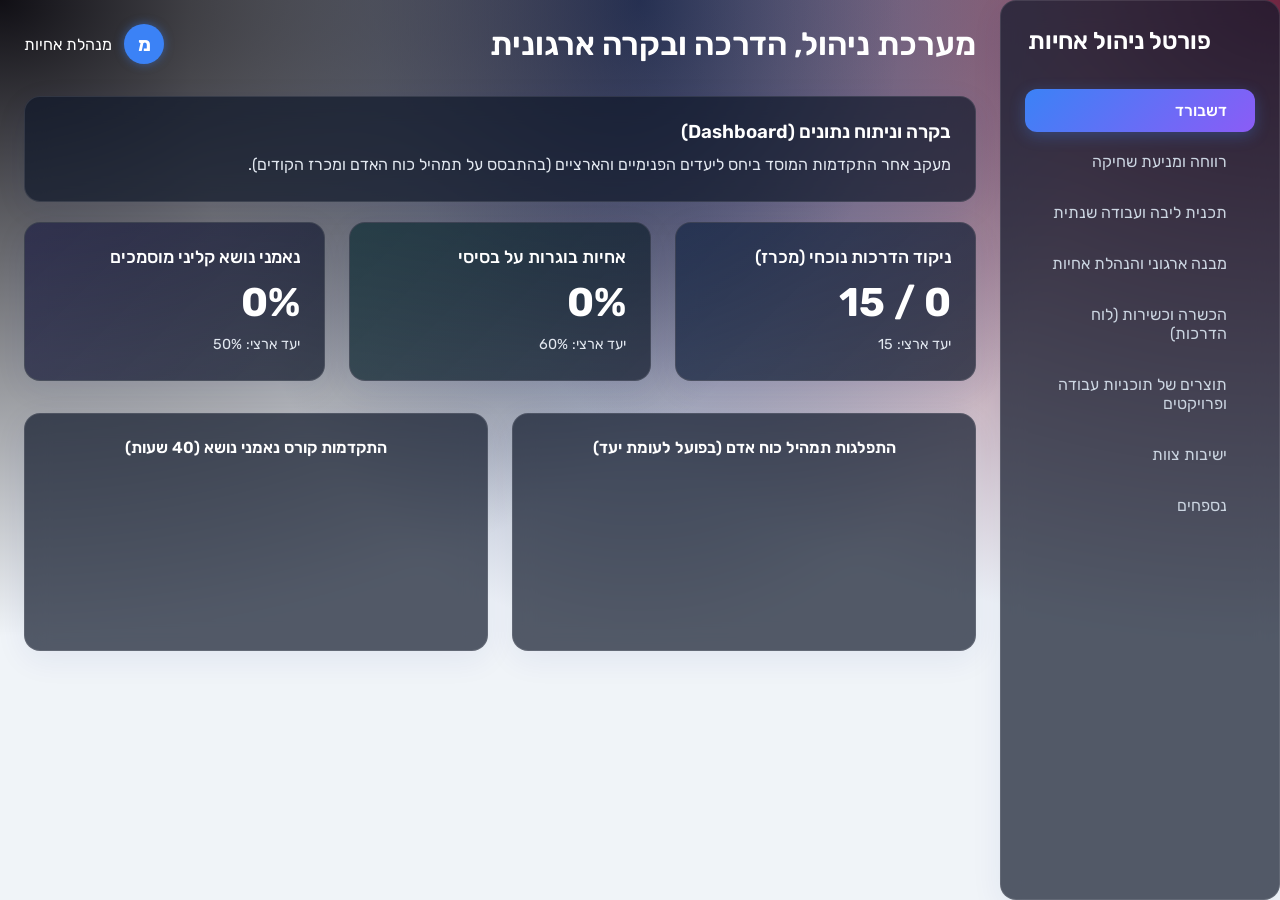
==== commit d9188ea1: "style: move meetings tab above appendices in navigation sidebar" ====
--- a/app/index.html
+++ b/app/index.html
@@ -51,13 +51,13 @@
                     <span>תוצרים של תוכניות עבודה ופרויקטים</span>
                 </a>
 
+                <a href="#" class="nav-item" data-tab="meetings">
+                    <i data-lucide="users"></i>
+                    <span>ישיבות צוות</span>
+                </a>
                 <a href="#" class="nav-item" data-tab="appendices">
                     <i data-lucide="paperclip"></i>
                     <span>נספחים</span>
-                </a>
-                <a href="#" class="nav-item" data-tab="meetings">
-                    <i data-lucide="users"></i>
-                    <span>ישיבות צוות</span>
                 </a>
             </nav>
         </aside>
